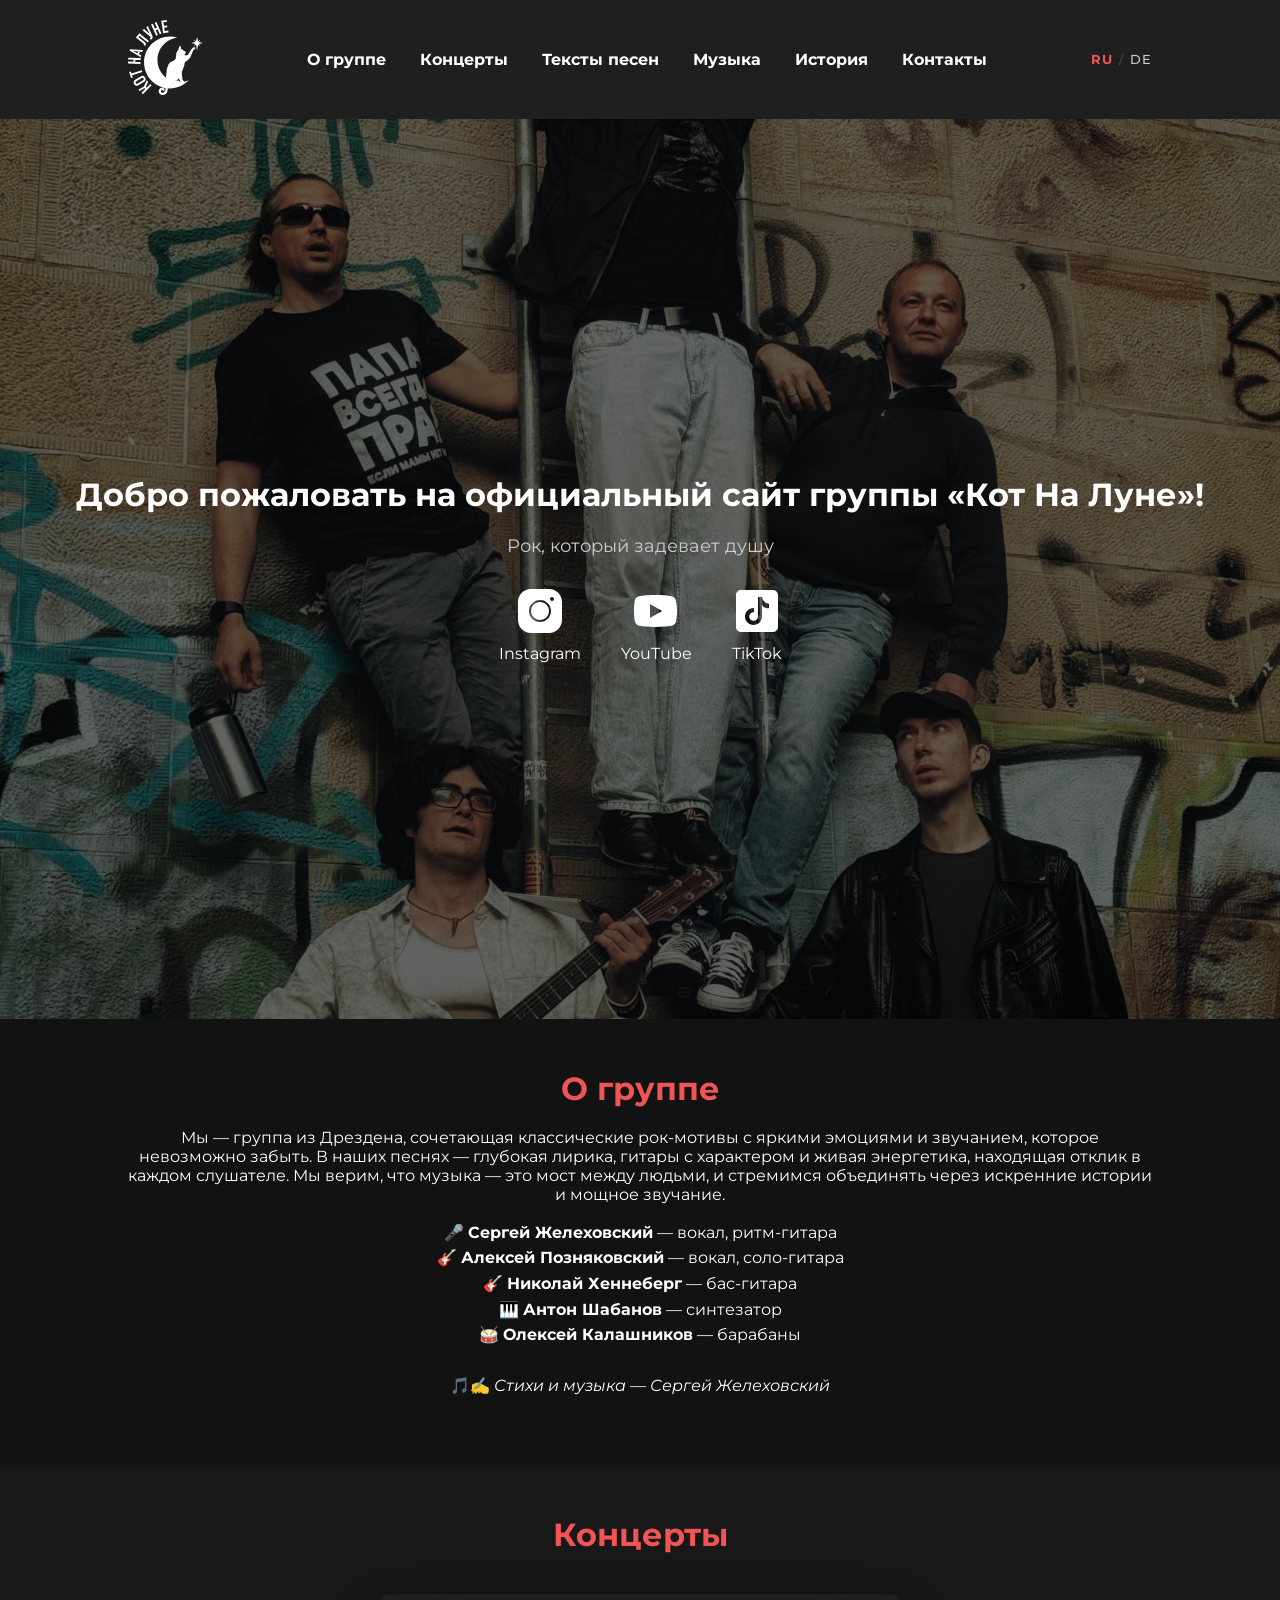
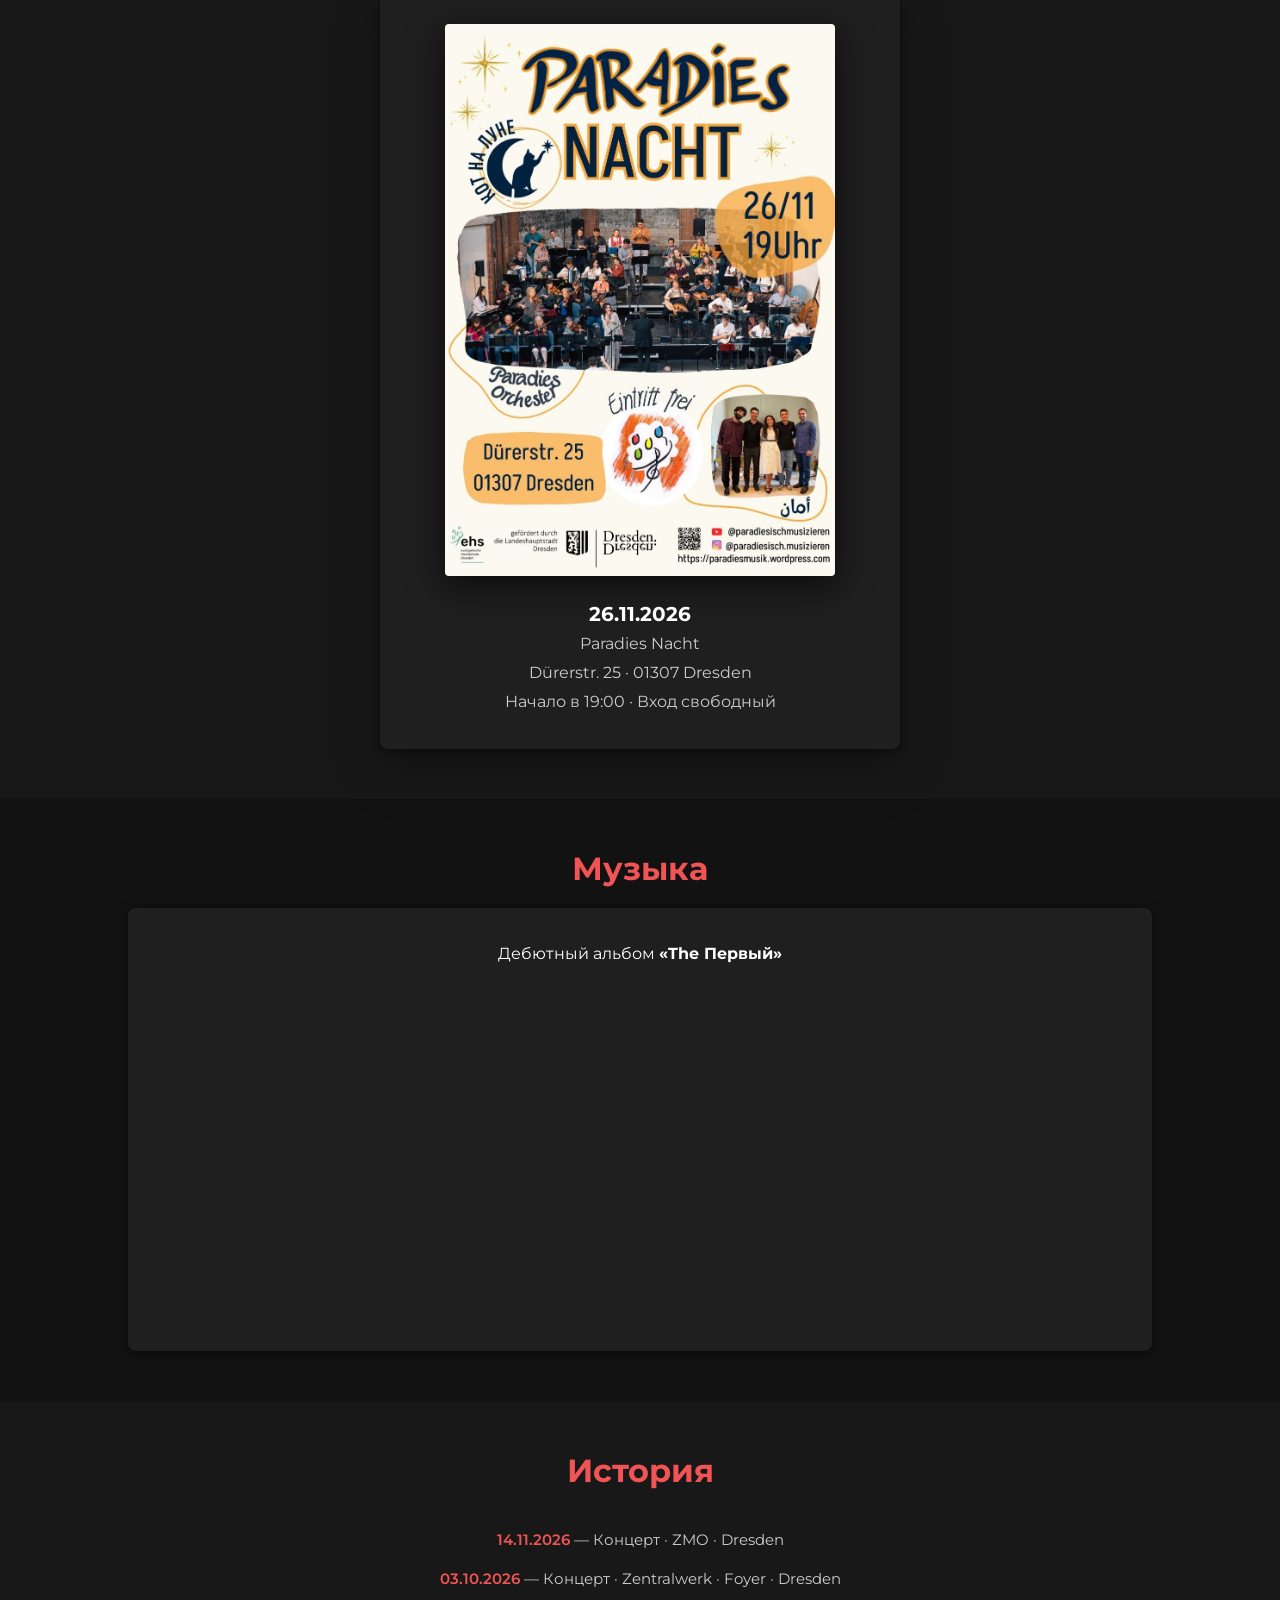
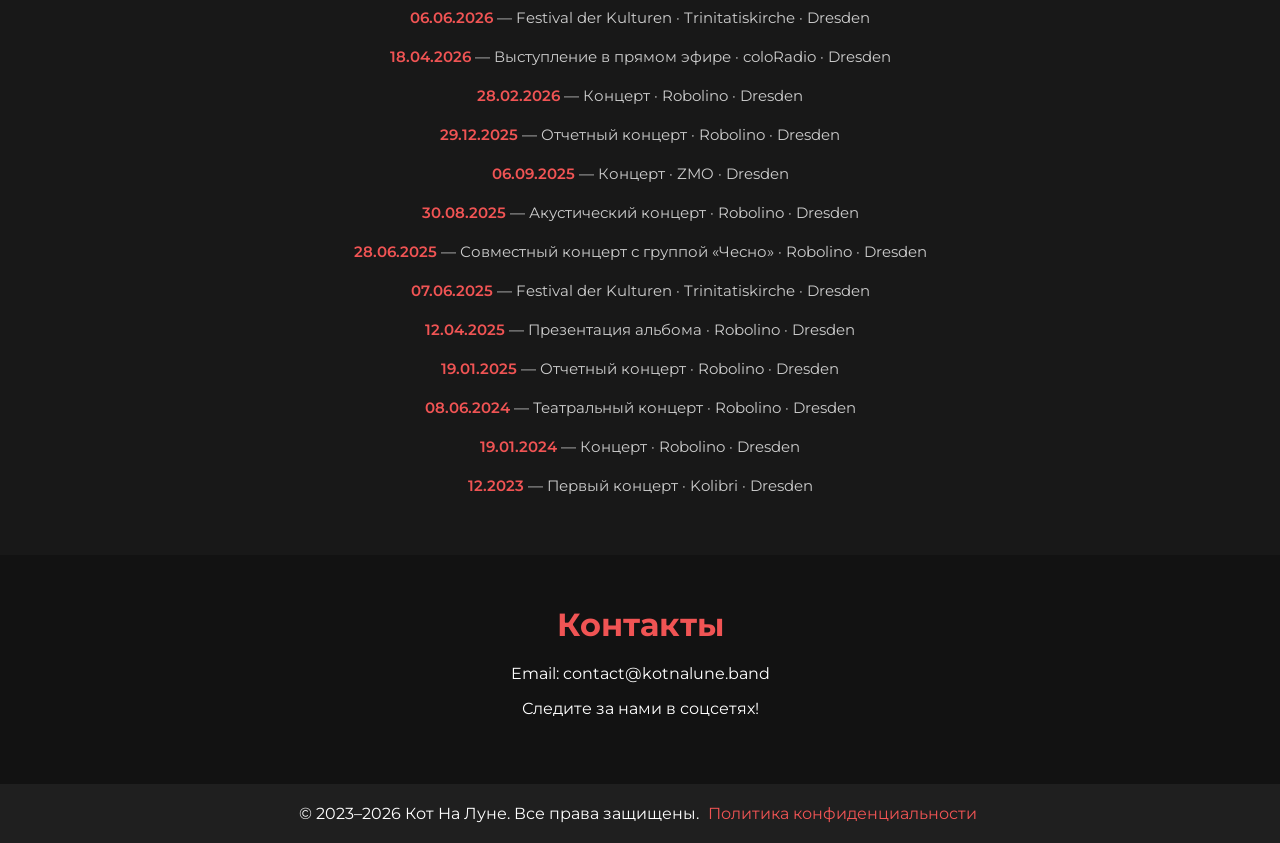
==== index_ru.html @ df7b7e79 "Update concert announcement and complete band history with missing concerts and coloRadio live perfo" ====
<!DOCTYPE html>
<html lang="ru">
<head>
    <meta charset="UTF-8">
    <meta name="viewport" content="width=device-width, initial-scale=1.0">
    <meta name="description" content="Официальный сайт группы «Кот На Луне»">
    <meta name="author" content="Кот На Луне">
    <meta property="og:title" content="Официальный сайт рок-группы «Кот На Луне»">
    <meta property="og:description"
          content="Кот На Луне — слушайте нашу музыку, приходите на концерты и оставайтесь с нами!">
    <meta property="og:image" content="https://www.kotnalune.band/og-image.jpg">
    <meta property="og:url" content="https://kotnalune.band">
    <meta property="og:type" content="website">
    <title>Официальный сайт рок-группы «Кот На Луне»</title>
    <link rel="stylesheet" href="styles.css">
    <link rel="icon" href="favicon.ico" type="image/x-icon">
    <link href="https://fonts.googleapis.com/css2?family=Montserrat:wght@400;700&family=Permanent+Marker&display=swap"
          rel="stylesheet">
    <style>
        @media (max-width: 1150px) {
            header { flex-wrap: wrap; gap: 14px; }
            header nav { display: flex; flex: 1 1 100%; order: 3; flex-wrap: wrap; justify-content: center; gap: 12px 18px; }
            header nav a { margin: 0; }
        }
    </style>
</head>
<body>
<header>
    <div class="logo">
        <a href="index_ru.html"><img src="logo.svg" alt="Логотип группы Кот На Луне"></a>
    </div>
    <nav>
        <a href="#about" aria-label="О группе">О группе</a>
        <a href="#concert" aria-label="Концерты">Концерты</a>
        <a href="songtexte.html">Тексты песен</a>
        <a href="#music" aria-label="Музыка">Музыка</a>
        <a href="#history">История</a>
        <a href="#contact" aria-label="Контакты">Контакты</a>
    </nav>
    <div class="language-switch">
        <a href="index_ru.html" class="lang active">RU</a>
        <span class="divider">/</span>
        <a href="index.html" class="lang">DE</a>
    </div>

</header>

<div class="hero">
    <div>
        <div class="hero-text">
            <h1>Добро пожаловать на официальный сайт группы «Кот На Луне»!</h1>
            <p>Рок, который задевает душу</p>
        </div>
        <div class="social-icons">
            <a href="https://www.instagram.com/kater_auf_dem_mond" target="_blank" rel="noopener noreferrer">
                <img src="instagram.svg" alt="Instagram" width="50" height="50">
                <span>Instagram</span>
            </a>
            <a href="https://www.youtube.com/@Кот_На_Луне" target="_blank" rel="noopener noreferrer">
                <img src="youtube.svg" alt="YouTube" width="50" height="50">
                <span>YouTube</span>
            </a>
            <a href="https://www.tiktok.com/@katze_auf_dem_mond" target="_blank" rel="noopener noreferrer">
                <img src="tiktok.svg" alt="TikTok" width="50" height="50">
                <span>TikTok</span>
            </a>
        </div>
    </div>
</div>

<div id="about" class="section">
    <h2>О группе</h2>
    <p>
        Мы — группа из Дрездена, сочетающая классические рок-мотивы с яркими эмоциями и звучанием, которое невозможно
        забыть. В наших песнях — глубокая лирика, гитары с характером и живая энергетика, находящая отклик в каждом
        слушателе. Мы верим, что музыка — это мост между людьми,
        и стремимся объединять через искренние истории и мощное звучание.
    </p>

    <div class="members">
        <p style="line-height: 1.6em;">
            🎤 <strong>Сергей Желеховский</strong> — вокал, ритм-гитара<br>
            🎸 <strong>Алексей Позняковский</strong> — вокал, соло-гитара<br>
            🎸 <strong>Николай Хеннеберг</strong> — бас-гитара<br>
            🎹 <strong>Антон Шабанов</strong> — синтезатор<br>
            🥁 <strong>Олексей Калашников</strong> — барабаны<br><br>
            🎵✍️ <em>Стихи и музыка — Сергей Желеховский</em>
        </p>
    </div>
</div>

<div id="concert" class="section">
    <h2>Концерты</h2>

    <div class="concert-featured">
        <a href="concert-2026-11-26.jpg"
           target="_blank"
           rel="noopener noreferrer"
           class="concert-poster-link">
            <img src="concert-2026-11-26.jpg"
                 alt="Кот На Луне — Paradies Nacht, 26 ноября 2026 в Дрездене"
                 class="concert-poster">
        </a>

        <div class="concert-info">
            <p class="concert-date"><strong>26.11.2026</strong></p>

            <p>Paradies Nacht</p>

            <p class="concert-address">
                Dürerstr. 25 · 01307 Dresden
            </p>

            <p>Начало в 19:00 · Вход свободный</p>
        </div>
    </div>
</div>

<div id="music" class="section">
    <h2>Музыка</h2>
    <div class="music-list">
        <div class="music-item">
            <p>Дебютный альбом <strong>«The Первый»</strong></p>

            <iframe
                    src="https://open.spotify.com/embed/album/7p7KgotPfnINwCBviPJStS?utm_source=generator"
                    width="100%"
                    height="352"
                    frameborder="0"
                    allowfullscreen=""
                    allow="autoplay; clipboard-write; encrypted-media; fullscreen; picture-in-picture"
                    loading="lazy"
                    title="Spotify-плеер альбома The Первый">
            </iframe>
        </div>
    </div>
</div>

<div id="history" class="section">
    <h2>История</h2>
    <ul class="history-list">

        <li><strong>14.11.2026</strong> — Концерт · ZMO · Dresden</li>
        <li><strong>03.10.2026</strong> — Концерт · Zentralwerk · Foyer · Dresden</li>
        <li><strong>06.06.2026</strong> — Festival der Kulturen · Trinitatiskirche · Dresden</li>
        <li><strong>18.04.2026</strong> — Выступление в прямом эфире · coloRadio · Dresden</li>
        <li><strong>28.02.2026</strong> — Концерт · Robolino · Dresden</li>
        <li><strong>29.12.2025</strong> — Отчетный концерт · Robolino · Dresden</li>
        <li><strong>06.09.2025</strong> — Концерт · ZMO · Dresden</li>
        <li><strong>30.08.2025</strong> — Акустический концерт · Robolino · Dresden</li>
        <li><strong>28.06.2025</strong> — Совместный концерт с группой «Чесно» · Robolino · Dresden</li>
        <li><strong>07.06.2025</strong> — Festival der Kulturen · Trinitatiskirche · Dresden</li>
        <li><strong>12.04.2025</strong> — Презентация альбома · Robolino · Dresden</li>
        <li><strong>19.01.2025</strong> — Отчетный концерт · Robolino · Dresden</li>
        <li><strong>08.06.2024</strong> — Театральный концерт · Robolino · Dresden</li>
        <li><strong>19.01.2024</strong> — Концерт · Robolino · Dresden</li>
        <li><strong>12.2023</strong> — Первый концерт · Kolibri · Dresden</li>
    </ul>
</div>

<div id="contact" class="section">
    <h2>Контакты</h2>
    <p>Email: contact@kotnalune.band</p>
    <p>Следите за нами в соцсетях!</p>
</div>

<footer>
    &copy; 2023–2026 Кот На Луне. Все права защищены.
    <a href="privacy.html" class="privacy-policy-link">Политика конфиденциальности</a>

</footer>
</body>
</html>
---- styles.css ----
/* =========================
   ОБЩИЕ НАСТРОЙКИ
   ========================= */

* {
    box-sizing: border-box;
}

html {
    scroll-behavior: smooth;
}

body {
    margin: 0;
    padding: 0;
    font-family: 'Montserrat', sans-serif;
    background-color: #121212;
    color: #ffffff;
    overflow-x: hidden;
}


/* =========================
   HEADER
   ========================= */

header {
    display: flex;
    justify-content: space-between;
    align-items: center;
    padding: 20px 10%;
    background-color: #1f1f1f;
    box-shadow: 0 2px 5px rgba(0, 0, 0, 0.5);
}

.logo img {
    max-width: 75px;
    height: auto;
}

header h1 {
    font-size: 24px;
    letter-spacing: 2px;
}


/* =========================
   НАВИГАЦИЯ
   ========================= */

nav a {
    margin: 0 15px;
    text-decoration: none;
    color: #ffffff;
    font-weight: bold;
}

nav a:hover {
    color: #f05454;
}

nav a:active {
    color: #f05454;
    text-decoration: underline;
}


/* =========================
   ПЕРЕКЛЮЧАТЕЛЬ ЯЗЫКА
   ========================= */

.language-switch {
    display: flex;
    align-items: center;
    gap: 6px;
    font-size: 13px;
    letter-spacing: 1px;
}

.language-switch .lang {
    text-decoration: none;
    color: #cccccc;
    font-weight: 500;
    transition: color 0.2s ease;
}

.language-switch .lang:hover {
    color: #f05454;
}

.language-switch .lang.active {
    color: #f05454;
    font-weight: 700;
    cursor: default;
}

.language-switch .divider {
    color: #555555;
}


/* =========================
   HERO
   ========================= */

.hero {
    position: relative;
    z-index: 0;

    text-align: center;
    padding: 40px 20px;
    min-height: 100vh;

    display: flex;
    justify-content: center;
    align-items: center;

    background:
            #121212
            url(background.jpg)
            no-repeat
            center center / cover;
}

.hero::before {
    content: "";
    position: absolute;
    inset: 0;
    background: rgba(0, 0, 0, 0.6);
    z-index: 1;
}

.hero-text,
.social-icons {
    position: relative;
    z-index: 2;
}

.hero-text h1 {
    margin-top: 0;
}

.hero-text h2 {
    font-size: 2em;
    margin-bottom: 10px;
}

.hero-text p {
    font-family: 'Montserrat', sans-serif;
    font-size: 1.1em;
    color: #cccccc;
    margin-bottom: 30px;
}


/* =========================
   СОЦСЕТИ
   ========================= */

.social-icons {
    display: flex;
    justify-content: center;
    gap: 40px;
    flex-wrap: wrap;
}

.social-icons a {
    display: flex;
    flex-direction: column;
    align-items: center;

    text-decoration: none;
    color: #ffffff;

    font-family: 'Montserrat', sans-serif;

    transition: transform 0.3s ease;
}

.social-icons a:hover {
    transform: scale(1.1);
}

.social-icons img {
    width: 50px;
    height: 50px;
    margin-bottom: 8px;

    filter: brightness(0) invert(1);
}


/* =========================
   ОСНОВНЫЕ СЕКЦИИ
   ========================= */

.section {
    padding: 50px 10%;
    text-align: center;
}

.section:nth-child(even) {
    background-color: #181818;
}

.section h2 {
    margin-top: 0;
    margin-bottom: 20px;

    font-size: 32px;
    color: #f05454;
}


/* =========================
   УЧАСТНИКИ
   ========================= */

.member img {
    width: 250px;
    height: 100%;

    object-fit: cover;

    border-radius: 8px;
}


/* =========================
   НОВОСТИ
   ========================= */

.news-content {
    font-size: 16px;
    color: #555555;
    line-height: 1.6;
}


/* =========================
   КОНТАКТЫ
   ========================= */

.contact-info {
    margin-top: 20px;
    font-weight: bold;
    color: #f05454;
}


/* =========================
   КОНЦЕРТЫ — СТАРЫЕ КАРТОЧКИ
   ========================= */

.tour-dates {
    display: grid;
    grid-template-columns: repeat(auto-fit, minmax(200px, 1fr));
    gap: 20px;
}

.tour-date {
    padding: 20px;

    background-color: #1f1f1f;

    border-radius: 8px;

    box-shadow: 0 2px 10px rgba(0, 0, 0, 0.5);

    transition:
            transform 0.3s ease,
            background-color 0.3s ease;
}

.tour-date:hover {
    transform: scale(1.05);
    background-color: #2a2a2a;
}


/* =========================
   ГЛАВНЫЙ БЛОК КОНЦЕРТА
   03.10.2026
   ========================= */

.concert-featured {
    width: 100%;
    max-width: 520px;

    margin: 40px auto 0;
    padding: 30px 25px;

    display: flex;

    /* ВАЖНО:
       афиша сверху, информация снизу */
    flex-direction: column;

    justify-content: center;
    align-items: center;

    gap: 20px;

    background-color: #1f1f1f;

    border-radius: 8px;

    box-shadow:
            0 2px 10px rgba(0, 0, 0, 0.5),
            0 20px 50px rgba(0, 0, 0, 0.25);
}


/* =========================
   АФИША
   ========================= */

.concert-poster-link {
    display: block;
    width: 100%;

    text-decoration: none;
}

.concert-poster {
    display: block;

    width: 100%;
    max-width: 390px;
    height: auto;

    margin: 0 auto;

    border-radius: 4px;

    box-shadow:
            0 10px 35px rgba(0, 0, 0, 0.65);

    transition:
            transform 0.3s ease,
            box-shadow 0.3s ease;
}


/* Небольшой эффект при наведении */

.concert-poster-link:hover .concert-poster {
    transform: scale(1.015);

    box-shadow:
            0 15px 45px rgba(0, 0, 0, 0.8);
}


/* =========================
   ИНФОРМАЦИЯ ПОД АФИШЕЙ
   ========================= */

.concert-info {
    width: 100%;
    max-width: 390px;

    margin: 0 auto;

    text-align: center;

    color: #cccccc;

    font-size: 16px;
    line-height: 1.5;
}

.concert-info p {
    margin: 5px 0;
}


/* Дата */

.concert-date {
    margin: 0 0 10px;

    font-size: 20px;
    line-height: 1.3;

    color: #ffffff;
}

.concert-date strong {
    color: #ffffff;
}


/* Если когда-нибудь снова появится h3 */

.concert-info h3 {
    margin: 0 0 12px;

    font-size: 22px;
    font-weight: 700;

    color: #ffffff;
}


/* Остальной strong в блоке */

.concert-info strong {
    color: #ffffff;
}


/* =========================
   ИСТОРИЯ
   ========================= */

.history-list {
    list-style: none;

    padding: 0;
    margin: 30px auto 0;

    max-width: 900px;
}

.history-list li {
    padding: 10px 0;

    font-size: 15px;
    color: #cccccc;
}

.history-list li strong {
    color: #f05454;
    font-weight: 600;
}


/* =========================
   МУЗЫКА
   ========================= */

.music-list {
    display: grid;

    grid-template-columns:
        repeat(auto-fit, minmax(200px, 1fr));

    gap: 20px;
}

.music-item {
    padding: 20px;

    background-color: #1f1f1f;

    border-radius: 8px;

    box-shadow:
            0 2px 10px rgba(0, 0, 0, 0.5);

    transition:
            transform 0.3s ease,
            background-color 0.3s ease;
}

.music-item:hover {
    transform: scale(1.05);

    background-color: #2a2a2a;
}

.music-item iframe {
    display: block;

    width: 100%;

    margin-top: 12px;

    border: 0;
    border-radius: 12px;
}


/* =========================
   FOOTER
   ========================= */

footer {
    text-align: center;

    padding: 20px;

    background-color: #1f1f1f;
}


/* =========================
   PRIVACY POLICY
   ========================= */

.privacy-policy-link {
    color: #f05454;

    text-decoration: none;

    font-size: 16px;
    font-weight: normal;

    padding: 5px;
}

.privacy-policy-link:hover {
    color: #f05454;
    text-decoration: underline;
}

.privacy-policy-link:active {
    color: #f05454;
    text-decoration: none;
}


/* =========================
   TABLET
   ========================= */

@media (max-width: 900px) {

    header {
        padding: 20px 5%;
    }

    .section {
        padding: 40px 5%;
    }

    .concert-featured {
        max-width: 500px;
        padding: 25px;
        gap: 20px;
    }

    .concert-poster {
        max-width: 370px;
    }

    .concert-info {
        max-width: 370px;
    }
}


/* =========================
   MOBILE
   ========================= */

@media (max-width: 768px) {

    header {
        padding: 20px 5%;
    }

    .section {
        padding: 40px 5%;
    }

    .hero h1 {
        font-size: 32px;
    }

    .hero p {
        font-size: 16px;
    }

    .concert-featured {
        width: 100%;
        max-width: 460px;

        margin-top: 30px;

        padding: 20px;

        flex-direction: column;

        gap: 18px;
    }

    .concert-poster-link {
        width: 100%;
    }

    .concert-poster {
        width: 100%;
        max-width: 390px;

        margin: 0 auto;
    }

    .concert-info {
        width: 100%;
        max-width: 390px;

        margin: 0 auto;

        text-align: center;

        font-size: 15px;
    }

    .concert-date {
        font-size: 19px;
    }
}


/* =========================
   МАЛЕНЬКИЕ ТЕЛЕФОНЫ
   ========================= */

@media (max-width: 480px) {

    .section {
        padding-left: 18px;
        padding-right: 18px;
    }

    .section h2 {
        font-size: 28px;
    }

    .concert-featured {
        width: 100%;

        padding: 15px;

        gap: 16px;

        border-radius: 6px;
    }

    .concert-poster {
        width: 100%;
        max-width: 100%;
    }

    .concert-info {
        width: 100%;
        max-width: 100%;

        margin: 0 auto;

        text-align: center;

        color: #cccccc;

        font-size: 14px;
        line-height: 1.5;
    }

    .concert-date {
        margin-bottom: 8px;

        font-size: 18px;

        line-height: 1.3;

        color: #ffffff;
    }

    .concert-address {
        user-select: text;
    }
}
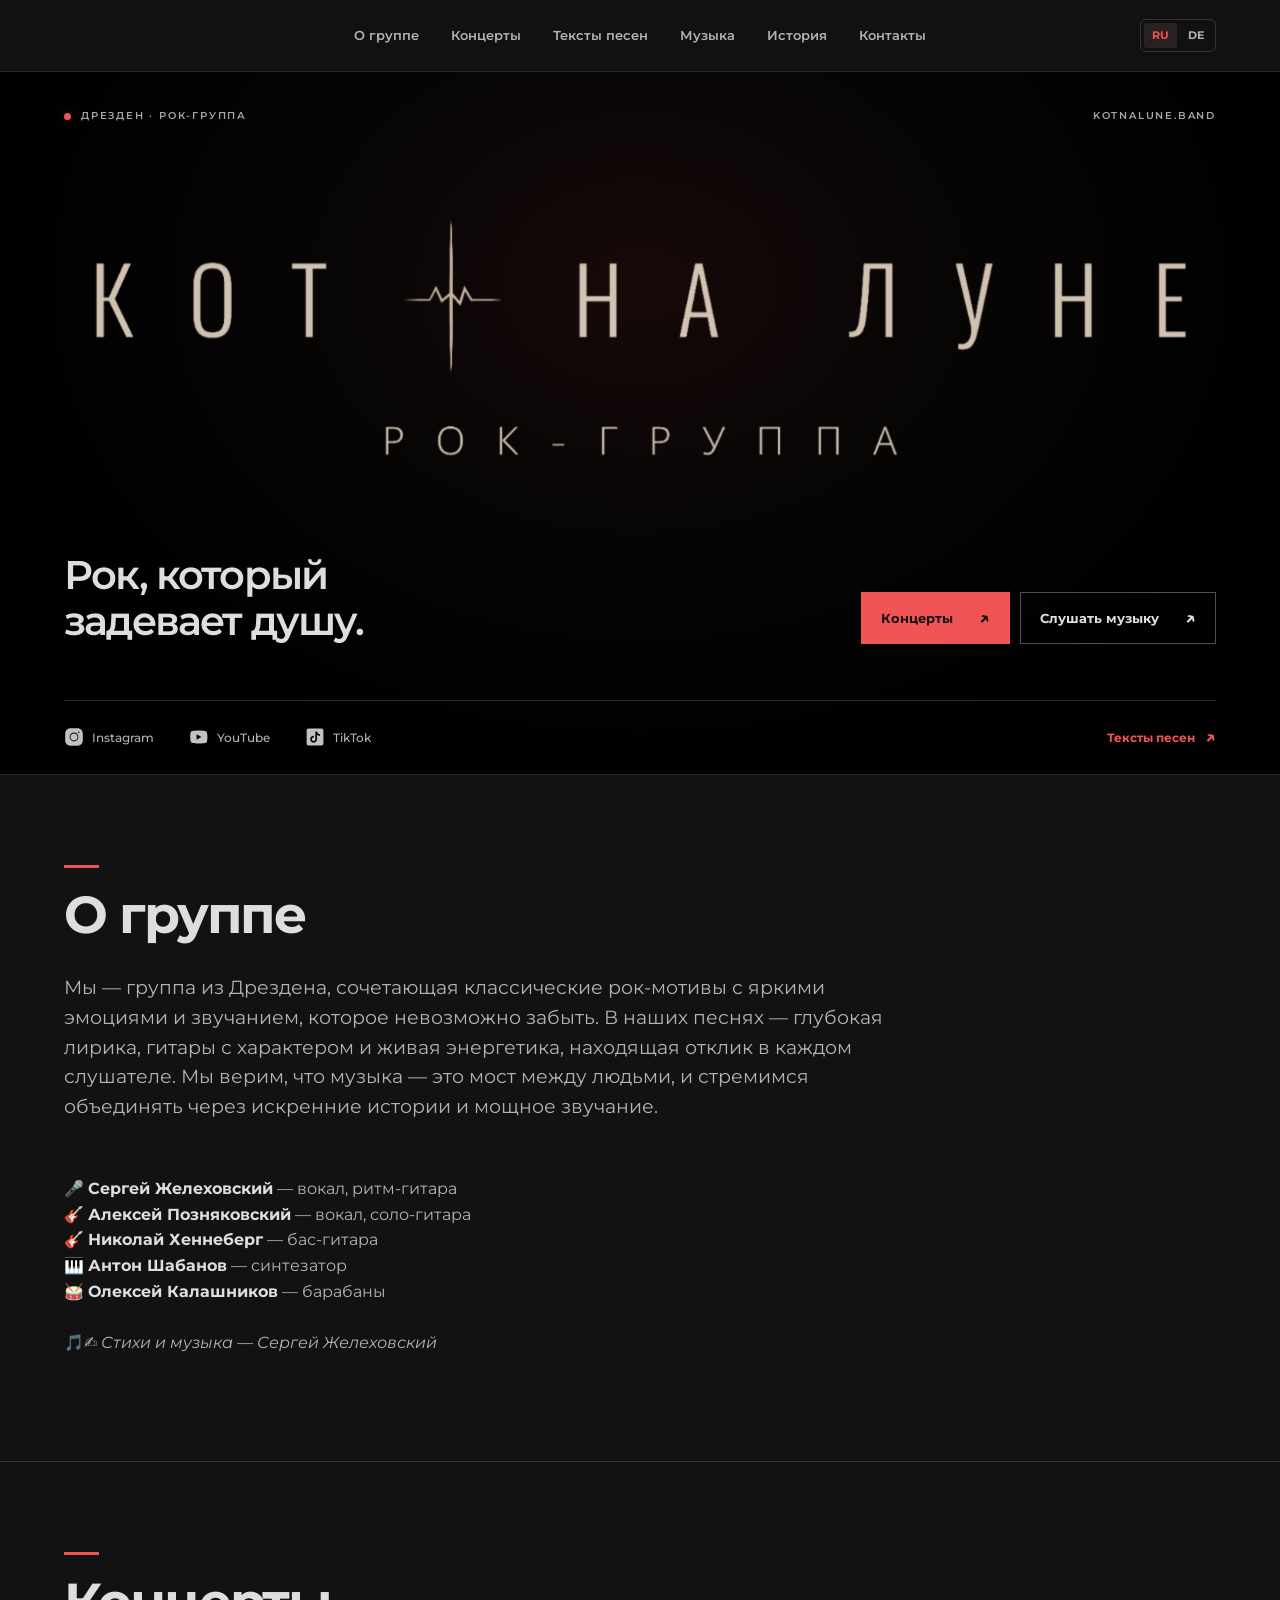
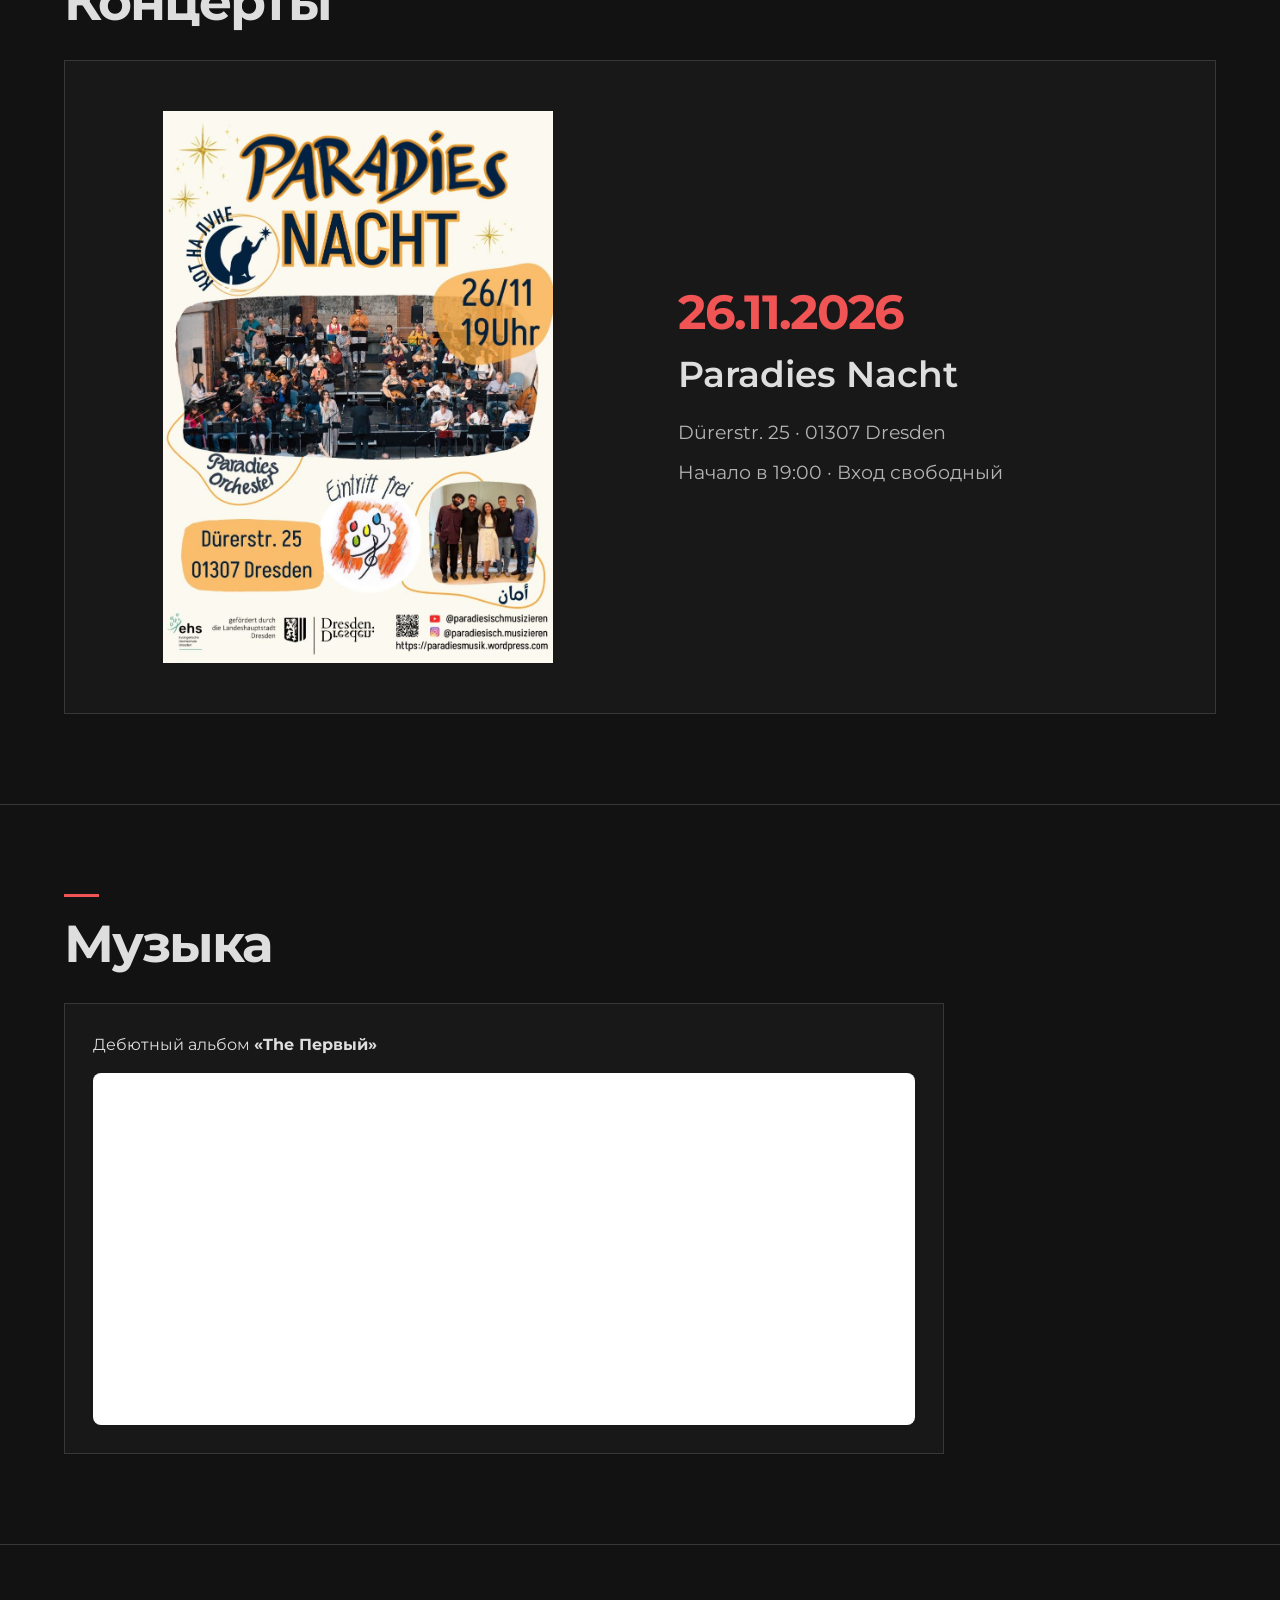
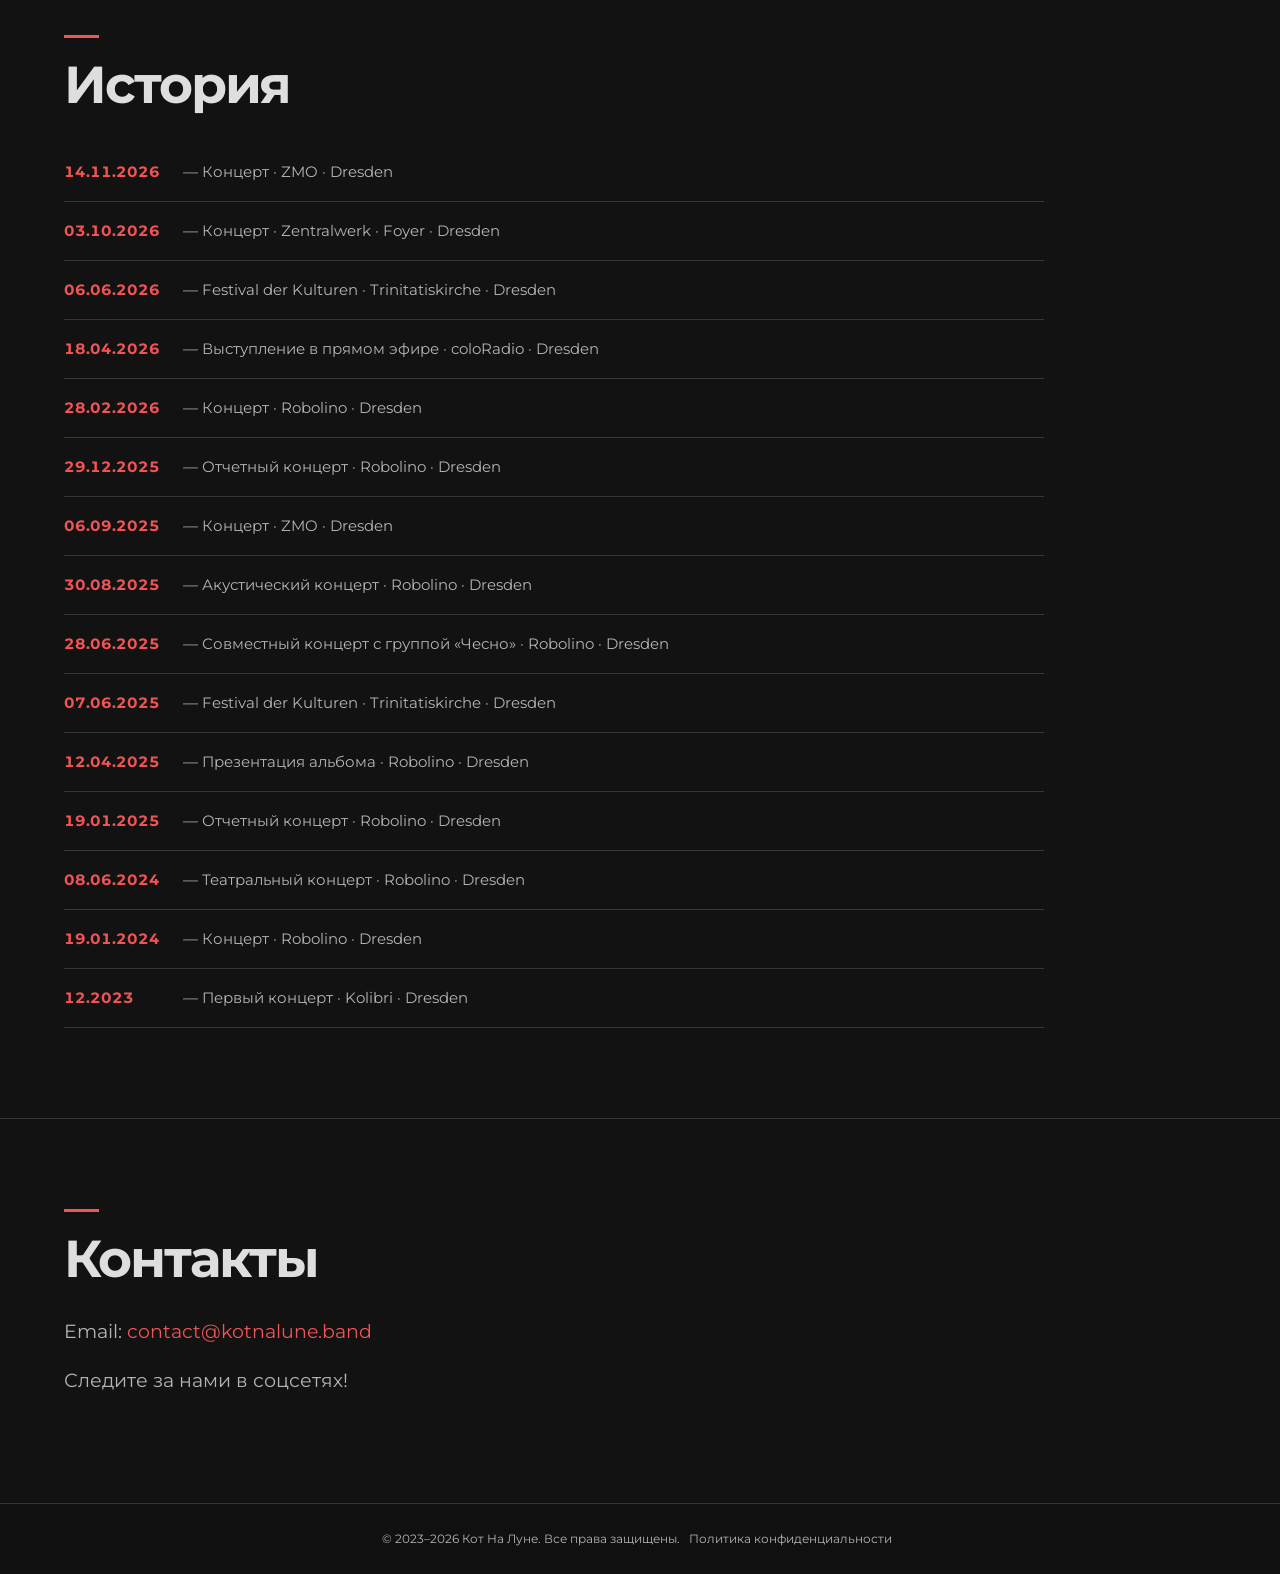
==== commit a0b1c84b: "Redesign website with modern rock aesthetics, responsive navigation and original black-red color pal" ====
--- a/index_ru.html
+++ b/index_ru.html
@@ -8,7 +8,7 @@
     <meta property="og:title" content="Официальный сайт рок-группы «Кот На Луне»">
     <meta property="og:description"
           content="Кот На Луне — слушайте нашу музыку, приходите на концерты и оставайтесь с нами!">
-    <meta property="og:image" content="https://www.kotnalune.band/og-image.jpg">
+    <meta property="og:image" content="https://www.kotnalune.band/og-image.JPG">
     <meta property="og:url" content="https://kotnalune.band">
     <meta property="og:type" content="website">
     <title>Официальный сайт рок-группы «Кот На Луне»</title>
@@ -16,20 +16,11 @@
     <link rel="icon" href="favicon.ico" type="image/x-icon">
     <link href="https://fonts.googleapis.com/css2?family=Montserrat:wght@400;700&family=Permanent+Marker&display=swap"
           rel="stylesheet">
-    <style>
-        @media (max-width: 1150px) {
-            header { flex-wrap: wrap; gap: 14px; }
-            header nav { display: flex; flex: 1 1 100%; order: 3; flex-wrap: wrap; justify-content: center; gap: 12px 18px; }
-            header nav a { margin: 0; }
-        }
-    </style>
 </head>
-<body>
-<header>
-    <div class="logo">
-        <a href="index_ru.html"><img src="logo.svg" alt="Логотип группы Кот На Луне"></a>
-    </div>
-    <nav>
+<body class="home-page">
+<header class="site-header">
+    <button class="menu-toggle" type="button" aria-expanded="false" aria-controls="main-nav"><span class="menu-symbol" aria-hidden="true"></span>Меню</button>
+    <nav id="main-nav" aria-label="Главное меню">
         <a href="#about" aria-label="О группе">О группе</a>
         <a href="#concert" aria-label="Концерты">Концерты</a>
         <a href="songtexte.html">Тексты песен</a>
@@ -38,35 +29,61 @@
         <a href="#contact" aria-label="Контакты">Контакты</a>
     </nav>
     <div class="language-switch">
-        <a href="index_ru.html" class="lang active">RU</a>
+        <a href="index_ru.html" class="lang active" aria-current="page">RU</a>
         <span class="divider">/</span>
         <a href="index.html" class="lang">DE</a>
     </div>
 
 </header>
+<script>
+    const menuButton = document.querySelector('.menu-toggle');
+    const siteHeader = document.querySelector('.site-header');
+    siteHeader.classList.add('menu-ready');
+    menuButton.addEventListener('click', () => {
+        const open = menuButton.getAttribute('aria-expanded') !== 'true';
+        menuButton.setAttribute('aria-expanded', String(open));
+        siteHeader.classList.toggle('menu-open', open);
+    });
+    document.querySelectorAll('#main-nav a').forEach(link => link.addEventListener('click', () => {
+        menuButton.setAttribute('aria-expanded', 'false');
+        siteHeader.classList.remove('menu-open');
+    }));
+</script>
 
-<div class="hero">
-    <div>
-        <div class="hero-text">
-            <h1>Добро пожаловать на официальный сайт группы «Кот На Луне»!</h1>
-            <p>Рок, который задевает душу</p>
+<main id="main-content">
+<section class="hero" aria-label="Kot Na Lune">
+    <div class="hero-shell">
+        <div class="hero-topline"><span class="hero-location"><span class="signal-dot" aria-hidden="true"></span>ДРЕЗДЕН · РОК-ГРУППА</span><span class="hero-edition">KOTNALUNE.BAND</span></div>
+        <div class="hero-brand">
+            <h1 class="sr-only">Кот На Луне · Kot Na Lune</h1>
+            <img src="hero-logo.png" alt="" width="2048" height="1250" fetchpriority="high">
         </div>
-        <div class="social-icons">
+        <div class="hero-bottom">
+            <p class="hero-tagline">Рок, который<br>задевает душу.</p>
+            <div class="hero-actions">
+                <a class="hero-button hero-button-primary" href="#concert">Концерты<span aria-hidden="true">↗</span></a>
+                <a class="hero-button" href="#music">Слушать музыку<span aria-hidden="true">↗</span></a>
+            </div>
+        </div>
+        <div class="hero-footerline">
+            <div class="social-icons">
             <a href="https://www.instagram.com/kater_auf_dem_mond" target="_blank" rel="noopener noreferrer">
-                <img src="instagram.svg" alt="Instagram" width="50" height="50">
+                <img src="instagram.svg" alt="" width="50" height="50">
                 <span>Instagram</span>
             </a>
             <a href="https://www.youtube.com/@Кот_На_Луне" target="_blank" rel="noopener noreferrer">
-                <img src="youtube.svg" alt="YouTube" width="50" height="50">
+                <img src="youtube.svg" alt="" width="50" height="50">
                 <span>YouTube</span>
             </a>
             <a href="https://www.tiktok.com/@katze_auf_dem_mond" target="_blank" rel="noopener noreferrer">
-                <img src="tiktok.svg" alt="TikTok" width="50" height="50">
+                <img src="tiktok.svg" alt="" width="50" height="50">
                 <span>TikTok</span>
             </a>
         </div>
+            <a class="hero-lyrics" href="songtexte.html">Тексты песен<span aria-hidden="true">↗</span></a>
+        </div>
     </div>
-</div>
+</section>
 
 <div id="about" class="section">
     <h2>О группе</h2>
@@ -99,7 +116,7 @@
            class="concert-poster-link">
             <img src="concert-2026-11-26.jpg"
                  alt="Кот На Луне — Paradies Nacht, 26 ноября 2026 в Дрездене"
-                 class="concert-poster">
+                 class="concert-poster" loading="lazy" decoding="async">
         </a>
 
         <div class="concert-info">
@@ -160,10 +177,11 @@
 
 <div id="contact" class="section">
     <h2>Контакты</h2>
-    <p>Email: contact@kotnalune.band</p>
+    <p>Email: <a href="mailto:contact@kotnalune.band">contact@kotnalune.band</a></p>
     <p>Следите за нами в соцсетях!</p>
 </div>
 
+</main>
 <footer>
     &copy; 2023–2026 Кот На Луне. Все права защищены.
     <a href="privacy.html" class="privacy-policy-link">Политика конфиденциальности</a>
--- a/styles.css
+++ b/styles.css
@@ -1,674 +1,126 @@
-/* =========================
-   ОБЩИЕ НАСТРОЙКИ
-   ========================= */
-
-* {
-    box-sizing: border-box;
+/* KOT NA LUNE — black / red. Shared design system. */
+:root {
+    color-scheme: dark;
+    --rock-black: #000;
+    --rock-bg: #121212;
+    --rock-section: #181818;
+    --rock-panel: #1f1f1f;
+    --rock-panel-hover: #292929;
+    --rock-border: #373737;
+    --rock-text: #dedede;
+    --rock-muted: #b4b4b4;
+    --rock-accent: #f05454;
+    --rock-accent-hover: #ff7777;
+    --rock-burgundy: #963838;
+    --page-width: 1240px;
+    --gutter: clamp(20px, 5vw, 76px);
 }
-
-html {
-    scroll-behavior: smooth;
+*, *::before, *::after { box-sizing: border-box; }
+html { scroll-behavior: smooth; }
+body { margin: 0; background: var(--rock-bg); color: var(--rock-text); font-family: Montserrat, system-ui, Arial, sans-serif; line-height: 1.6; }
+a { color: var(--rock-accent); text-decoration: none; }
+a:hover { color: var(--rock-accent-hover); }
+a:focus-visible, button:focus-visible, summary:focus-visible { outline: 2px solid var(--rock-accent); outline-offset: 4px; }
+button { font: inherit; }
+img { max-width: 100%; }
+::selection { background: var(--rock-burgundy); color: white; }
+.sr-only { position: absolute; width: 1px; height: 1px; padding: 0; margin: -1px; overflow: hidden; clip-path: inset(50%); white-space: nowrap; border: 0; }
+/* Header: no secondary logo. */
+header { display: flex; align-items: center; justify-content: space-between; gap: 20px; padding: 16px var(--gutter); background: #111; border-bottom: 1px solid #262626; }
+.site-header { display: grid; grid-template-columns: 88px minmax(0, 1fr) 88px; min-height: 72px; }
+.site-header nav { grid-column: 2; display: flex; flex-wrap: wrap; justify-content: center; align-items: center; gap: 8px clamp(14px, 2.5vw, 38px); }
+.site-header nav a { font-size: 13px; font-weight: 600; color: var(--rock-muted); white-space: nowrap; padding: 9px 0; transition: color .18s; }
+.site-header nav a:hover { color: var(--rock-accent); }
+.language-switch { display: flex; align-items: center; justify-content: flex-end; gap: 3px; width: max-content; padding: 3px; border: 1px solid #333; border-radius: 6px; font-size: 11px; font-weight: 700; }
+.language-switch .lang { color: var(--rock-muted); padding: 5px 8px; border-radius: 3px; line-height: 1.4; }
+.language-switch .lang.active { color: var(--rock-accent); background: #292020; }
+.language-switch .lang:hover { color: var(--rock-accent-hover); }
+.language-switch .divider { display: none; }
+.site-header .language-switch { grid-column: 3; justify-self: end; }
+.menu-toggle { display: none; }
+.back-home { display: inline-flex; align-items: center; gap: 10px; color: var(--rock-text); font-weight: 600; font-size: 14px; padding: 6px 0; }
+.back-home span { color: var(--rock-accent); font-size: 20px; }
+/* First screen: editorial stage, original band artwork, two primary actions. */
+.hero { background: radial-gradient(ellipse at 50% 30%, #170909 0%, #080505 33%, #000 74%); position: relative; padding: 0 var(--gutter); border-bottom: 1px solid #292929; }
+.hero-shell { max-width: var(--page-width); min-height: clamp(530px, 78svh, 800px); margin: 0 auto; display: flex; flex-direction: column; justify-content: space-between; padding: clamp(24px, 4vh, 42px) 0 0; }
+.hero-topline { display: flex; justify-content: space-between; align-items: center; gap: 12px; color: #a6a6a6; font-size: 10px; font-weight: 600; letter-spacing: .18em; }
+.hero-location { display: inline-flex; align-items: center; gap: 10px; }
+.signal-dot { width: 7px; height: 7px; border-radius: 50%; background: var(--rock-accent); box-shadow: 0 0 14px #f0545466; flex: 0 0 7px; }
+.hero-brand { position: relative; overflow: hidden; width: 100%; max-width: 1160px; aspect-ratio: 4.1 / 1; align-self: center; margin: clamp(36px, 7vh, 90px) 0; }
+.hero-brand img { position: absolute; display: block; width: 137%; max-width: none; height: auto; left: 50%; top: 50%; transform: translate(-50%, -50%); mix-blend-mode: screen; }
+.hero-bottom { display: flex; justify-content: space-between; align-items: flex-end; gap: 32px; padding: 0 0 clamp(30px, 5vh, 54px); }
+.hero-tagline { margin: 0; max-width: 620px; font-size: clamp(25px, 3.15vw, 46px); font-weight: 600; line-height: 1.14; letter-spacing: -.045em; color: var(--rock-text); }
+.hero-actions { display: flex; align-items: stretch; gap: 10px; }
+.hero-button { display: inline-flex; gap: 26px; align-items: center; justify-content: space-between; min-height: 52px; padding: 12px 19px; border: 1px solid #505050; color: var(--rock-text); font-size: 13px; font-weight: 700; white-space: nowrap; transition: background .2s, border-color .2s, color .2s; }
+.hero-button span, .hero-lyrics span { font-size: 18px; line-height: 1; }
+.hero-button-primary { background: var(--rock-accent); border-color: var(--rock-accent); color: #141414; }
+.hero-button-primary:hover { color: #141414; background: var(--rock-accent-hover); border-color: var(--rock-accent-hover); }
+.hero-button:not(.hero-button-primary):hover { color: var(--rock-text); background: #1d1d1d; border-color: var(--rock-accent); }
+.hero-footerline { display: flex; justify-content: space-between; align-items: center; gap: 20px; border-top: 1px solid #2a2a2a; min-height: 74px; }
+.social-icons { display: flex; flex-wrap: wrap; align-items: center; gap: clamp(15px, 2.8vw, 35px); }
+.social-icons a { display: inline-flex; align-items: center; gap: 8px; color: var(--rock-muted); font-size: 12px; font-weight: 500; padding: 10px 0; }
+.social-icons a:hover { color: var(--rock-accent); }
+.social-icons img { width: 20px; height: 20px; object-fit: contain; filter: brightness(0) invert(.76); }
+.hero-lyrics { display: inline-flex; align-items: center; gap: 10px; color: var(--rock-accent); font-size: 12px; font-weight: 700; white-space: nowrap; padding: 10px 0; }
+/* Content sections */
+.section { padding: clamp(48px, 7vw, 100px) var(--gutter); max-width: calc(var(--page-width) + 2 * var(--gutter)); margin: 0 auto; overflow-wrap: anywhere; }
+.home-page .section + .section { border-top: 1px solid var(--rock-border); }
+.section h2 { margin: 0 0 30px; font-size: clamp(30px, 4.1vw, 54px); line-height: 1.1; letter-spacing: -.04em; font-weight: 700; color: var(--rock-text); }
+.section h2::before { content: ''; display: block; width: 35px; height: 3px; background: var(--rock-accent); margin-bottom: 18px; }
+.section > p { max-width: 850px; color: var(--rock-muted); font-size: clamp(16px, 1.45vw, 19px); }
+.members { padding: 20px 0 0; color: var(--rock-muted); }
+.members strong { color: var(--rock-text); }
+.concert-featured { display: grid; grid-template-columns: minmax(0, 1fr) minmax(0, 1fr); align-items: center; gap: clamp(24px, 6vw, 85px); padding: clamp(18px, 4vw, 50px); background: var(--rock-section); border: 1px solid var(--rock-border); }
+.concert-poster-link { display: block; max-width: 390px; width: 100%; justify-self: center; }
+.concert-poster { display: block; width: 100%; height: auto; transition: opacity .2s; }
+.concert-poster-link:hover .concert-poster { opacity: .87; }
+.concert-info { color: var(--rock-muted); font-size: clamp(15px, 1.6vw, 19px); }
+.concert-info p { margin: 9px 0; }
+.concert-info .concert-date { color: var(--rock-accent); font-size: clamp(26px, 4vw, 48px); font-weight: 700; line-height: 1.1; letter-spacing: -.035em; }
+.concert-info p:nth-child(2) { color: var(--rock-text); font-size: clamp(23px, 3vw, 36px); font-weight: 600; line-height: 1.2; margin: 14px 0 22px; }
+.music-item { max-width: 880px; padding: clamp(15px, 3vw, 28px); background: var(--rock-section); border: 1px solid var(--rock-border); }
+.music-item p { margin: 0 0 16px; }
+.music-item iframe { display: block; border: 0; width: 100%; border-radius: 8px; }
+.history-list { list-style: none; padding: 0; margin: 0; max-width: 980px; }
+.history-list li { padding: 17px 0; border-bottom: 1px solid var(--rock-border); color: var(--rock-muted); font-size: 15px; }
+.history-list li strong { display: inline-block; color: var(--rock-accent); font-weight: 700; min-width: 115px; font-variant-numeric: tabular-nums; }
+footer { text-align: center; background: #101010; border-top: 1px solid var(--rock-border); padding: 25px var(--gutter); font-size: 12px; color: var(--rock-muted); overflow-wrap: anywhere; }
+.privacy-policy-link { display: inline-block; margin: 0 6px; color: var(--rock-muted); }
+.privacy-policy-link:hover { text-decoration: underline; color: var(--rock-accent); }
+/* Responsive navigation and hero. No JS: mobile links remain visible. */
+@media (max-width: 900px) {
+    .site-header { grid-template-columns: 1fr auto; min-height: 62px; }
+    .site-header nav { grid-column: 1 / -1; grid-row: 2; justify-content: flex-start; gap: 8px 22px; }
+    .site-header .language-switch { grid-column: 2; grid-row: 1; }
+    .menu-ready .menu-toggle { grid-column: 1; grid-row: 1; display: inline-flex; align-items: center; justify-self: start; gap: 11px; background: transparent; color: var(--rock-text); border: 0; padding: 7px 0; cursor: pointer; font-size: 13px; font-weight: 600; }
+    .menu-ready:not(.menu-open) nav { display: none; }
+    .menu-symbol { display: block; position: relative; width: 20px; height: 12px; border-top: 2px solid var(--rock-text); border-bottom: 2px solid var(--rock-text); }
+    .menu-open .menu-symbol { border: 0; }
+    .menu-open .menu-symbol::before, .menu-open .menu-symbol::after { content: ''; width: 20px; height: 2px; background: var(--rock-text); position: absolute; left: 0; top: 5px; transform: rotate(45deg); }
+    .menu-open .menu-symbol::after { transform: rotate(-45deg); }
+    .hero-bottom { align-items: flex-start; flex-direction: column; gap: 25px; }
+    .hero-shell { min-height: 0; }
+    .hero-brand { margin: 58px 0; }
 }
-
-body {
-    margin: 0;
-    padding: 0;
-    font-family: 'Montserrat', sans-serif;
-    background-color: #121212;
-    color: #ffffff;
-    overflow-x: hidden;
+@media (max-width: 560px) {
+    :root { --gutter: 20px; }
+    .site-header { padding-block: 13px; gap: 13px; }
+    .site-header nav { display: grid; grid-template-columns: 1fr 1fr; gap: 4px 15px; }
+    .site-header nav a { padding: 10px 0; font-size: 13px; white-space: normal; }
+    .hero-topline { font-size: 9px; letter-spacing: .1em; }
+    .hero-edition { display: none; }
+    .hero-brand { margin: 54px 0 40px; aspect-ratio: 3.7 / 1; }
+    .hero-brand img { width: 138%; }
+    .hero-tagline { font-size: clamp(26px, 7.3vw, 36px); }
+    .hero-actions { width: 100%; display: grid; grid-template-columns: minmax(0, 1fr) minmax(0, 1fr); gap: 8px; }
+    .hero-button { min-height: 49px; gap: 6px; padding: 10px 11px; font-size: 12px; white-space: normal; }
+    .hero-footerline { flex-wrap: wrap; gap: 4px 18px; padding: 12px 0; }
+    .social-icons { gap: 18px; flex: 1 0 100%; }
+    .social-icons a { gap: 5px; font-size: 11px; }
+    .social-icons img { width: 17px; height: 17px; }
+    .hero-lyrics { padding-block: 9px; }
+    .concert-featured { grid-template-columns: minmax(0, 1fr); }
+    .concert-info { padding-bottom: 6px; }
+    .history-list li strong { display: block; margin-bottom: 4px; }
 }
-
-
-/* =========================
-   HEADER
-   ========================= */
-
-header {
-    display: flex;
-    justify-content: space-between;
-    align-items: center;
-    padding: 20px 10%;
-    background-color: #1f1f1f;
-    box-shadow: 0 2px 5px rgba(0, 0, 0, 0.5);
-}
-
-.logo img {
-    max-width: 75px;
-    height: auto;
-}
-
-header h1 {
-    font-size: 24px;
-    letter-spacing: 2px;
-}
-
-
-/* =========================
-   НАВИГАЦИЯ
-   ========================= */
-
-nav a {
-    margin: 0 15px;
-    text-decoration: none;
-    color: #ffffff;
-    font-weight: bold;
-}
-
-nav a:hover {
-    color: #f05454;
-}
-
-nav a:active {
-    color: #f05454;
-    text-decoration: underline;
-}
-
-
-/* =========================
-   ПЕРЕКЛЮЧАТЕЛЬ ЯЗЫКА
-   ========================= */
-
-.language-switch {
-    display: flex;
-    align-items: center;
-    gap: 6px;
-    font-size: 13px;
-    letter-spacing: 1px;
-}
-
-.language-switch .lang {
-    text-decoration: none;
-    color: #cccccc;
-    font-weight: 500;
-    transition: color 0.2s ease;
-}
-
-.language-switch .lang:hover {
-    color: #f05454;
-}
-
-.language-switch .lang.active {
-    color: #f05454;
-    font-weight: 700;
-    cursor: default;
-}
-
-.language-switch .divider {
-    color: #555555;
-}
-
-
-/* =========================
-   HERO
-   ========================= */
-
-.hero {
-    position: relative;
-    z-index: 0;
-
-    text-align: center;
-    padding: 40px 20px;
-    min-height: 100vh;
-
-    display: flex;
-    justify-content: center;
-    align-items: center;
-
-    background:
-            #121212
-            url(background.jpg)
-            no-repeat
-            center center / cover;
-}
-
-.hero::before {
-    content: "";
-    position: absolute;
-    inset: 0;
-    background: rgba(0, 0, 0, 0.6);
-    z-index: 1;
-}
-
-.hero-text,
-.social-icons {
-    position: relative;
-    z-index: 2;
-}
-
-.hero-text h1 {
-    margin-top: 0;
-}
-
-.hero-text h2 {
-    font-size: 2em;
-    margin-bottom: 10px;
-}
-
-.hero-text p {
-    font-family: 'Montserrat', sans-serif;
-    font-size: 1.1em;
-    color: #cccccc;
-    margin-bottom: 30px;
-}
-
-
-/* =========================
-   СОЦСЕТИ
-   ========================= */
-
-.social-icons {
-    display: flex;
-    justify-content: center;
-    gap: 40px;
-    flex-wrap: wrap;
-}
-
-.social-icons a {
-    display: flex;
-    flex-direction: column;
-    align-items: center;
-
-    text-decoration: none;
-    color: #ffffff;
-
-    font-family: 'Montserrat', sans-serif;
-
-    transition: transform 0.3s ease;
-}
-
-.social-icons a:hover {
-    transform: scale(1.1);
-}
-
-.social-icons img {
-    width: 50px;
-    height: 50px;
-    margin-bottom: 8px;
-
-    filter: brightness(0) invert(1);
-}
-
-
-/* =========================
-   ОСНОВНЫЕ СЕКЦИИ
-   ========================= */
-
-.section {
-    padding: 50px 10%;
-    text-align: center;
-}
-
-.section:nth-child(even) {
-    background-color: #181818;
-}
-
-.section h2 {
-    margin-top: 0;
-    margin-bottom: 20px;
-
-    font-size: 32px;
-    color: #f05454;
-}
-
-
-/* =========================
-   УЧАСТНИКИ
-   ========================= */
-
-.member img {
-    width: 250px;
-    height: 100%;
-
-    object-fit: cover;
-
-    border-radius: 8px;
-}
-
-
-/* =========================
-   НОВОСТИ
-   ========================= */
-
-.news-content {
-    font-size: 16px;
-    color: #555555;
-    line-height: 1.6;
-}
-
-
-/* =========================
-   КОНТАКТЫ
-   ========================= */
-
-.contact-info {
-    margin-top: 20px;
-    font-weight: bold;
-    color: #f05454;
-}
-
-
-/* =========================
-   КОНЦЕРТЫ — СТАРЫЕ КАРТОЧКИ
-   ========================= */
-
-.tour-dates {
-    display: grid;
-    grid-template-columns: repeat(auto-fit, minmax(200px, 1fr));
-    gap: 20px;
-}
-
-.tour-date {
-    padding: 20px;
-
-    background-color: #1f1f1f;
-
-    border-radius: 8px;
-
-    box-shadow: 0 2px 10px rgba(0, 0, 0, 0.5);
-
-    transition:
-            transform 0.3s ease,
-            background-color 0.3s ease;
-}
-
-.tour-date:hover {
-    transform: scale(1.05);
-    background-color: #2a2a2a;
-}
-
-
-/* =========================
-   ГЛАВНЫЙ БЛОК КОНЦЕРТА
-   03.10.2026
-   ========================= */
-
-.concert-featured {
-    width: 100%;
-    max-width: 520px;
-
-    margin: 40px auto 0;
-    padding: 30px 25px;
-
-    display: flex;
-
-    /* ВАЖНО:
-       афиша сверху, информация снизу */
-    flex-direction: column;
-
-    justify-content: center;
-    align-items: center;
-
-    gap: 20px;
-
-    background-color: #1f1f1f;
-
-    border-radius: 8px;
-
-    box-shadow:
-            0 2px 10px rgba(0, 0, 0, 0.5),
-            0 20px 50px rgba(0, 0, 0, 0.25);
-}
-
-
-/* =========================
-   АФИША
-   ========================= */
-
-.concert-poster-link {
-    display: block;
-    width: 100%;
-
-    text-decoration: none;
-}
-
-.concert-poster {
-    display: block;
-
-    width: 100%;
-    max-width: 390px;
-    height: auto;
-
-    margin: 0 auto;
-
-    border-radius: 4px;
-
-    box-shadow:
-            0 10px 35px rgba(0, 0, 0, 0.65);
-
-    transition:
-            transform 0.3s ease,
-            box-shadow 0.3s ease;
-}
-
-
-/* Небольшой эффект при наведении */
-
-.concert-poster-link:hover .concert-poster {
-    transform: scale(1.015);
-
-    box-shadow:
-            0 15px 45px rgba(0, 0, 0, 0.8);
-}
-
-
-/* =========================
-   ИНФОРМАЦИЯ ПОД АФИШЕЙ
-   ========================= */
-
-.concert-info {
-    width: 100%;
-    max-width: 390px;
-
-    margin: 0 auto;
-
-    text-align: center;
-
-    color: #cccccc;
-
-    font-size: 16px;
-    line-height: 1.5;
-}
-
-.concert-info p {
-    margin: 5px 0;
-}
-
-
-/* Дата */
-
-.concert-date {
-    margin: 0 0 10px;
-
-    font-size: 20px;
-    line-height: 1.3;
-
-    color: #ffffff;
-}
-
-.concert-date strong {
-    color: #ffffff;
-}
-
-
-/* Если когда-нибудь снова появится h3 */
-
-.concert-info h3 {
-    margin: 0 0 12px;
-
-    font-size: 22px;
-    font-weight: 700;
-
-    color: #ffffff;
-}
-
-
-/* Остальной strong в блоке */
-
-.concert-info strong {
-    color: #ffffff;
-}
-
-
-/* =========================
-   ИСТОРИЯ
-   ========================= */
-
-.history-list {
-    list-style: none;
-
-    padding: 0;
-    margin: 30px auto 0;
-
-    max-width: 900px;
-}
-
-.history-list li {
-    padding: 10px 0;
-
-    font-size: 15px;
-    color: #cccccc;
-}
-
-.history-list li strong {
-    color: #f05454;
-    font-weight: 600;
-}
-
-
-/* =========================
-   МУЗЫКА
-   ========================= */
-
-.music-list {
-    display: grid;
-
-    grid-template-columns:
-        repeat(auto-fit, minmax(200px, 1fr));
-
-    gap: 20px;
-}
-
-.music-item {
-    padding: 20px;
-
-    background-color: #1f1f1f;
-
-    border-radius: 8px;
-
-    box-shadow:
-            0 2px 10px rgba(0, 0, 0, 0.5);
-
-    transition:
-            transform 0.3s ease,
-            background-color 0.3s ease;
-}
-
-.music-item:hover {
-    transform: scale(1.05);
-
-    background-color: #2a2a2a;
-}
-
-.music-item iframe {
-    display: block;
-
-    width: 100%;
-
-    margin-top: 12px;
-
-    border: 0;
-    border-radius: 12px;
-}
-
-
-/* =========================
-   FOOTER
-   ========================= */
-
-footer {
-    text-align: center;
-
-    padding: 20px;
-
-    background-color: #1f1f1f;
-}
-
-
-/* =========================
-   PRIVACY POLICY
-   ========================= */
-
-.privacy-policy-link {
-    color: #f05454;
-
-    text-decoration: none;
-
-    font-size: 16px;
-    font-weight: normal;
-
-    padding: 5px;
-}
-
-.privacy-policy-link:hover {
-    color: #f05454;
-    text-decoration: underline;
-}
-
-.privacy-policy-link:active {
-    color: #f05454;
-    text-decoration: none;
-}
-
-
-/* =========================
-   TABLET
-   ========================= */
-
-@media (max-width: 900px) {
-
-    header {
-        padding: 20px 5%;
-    }
-
-    .section {
-        padding: 40px 5%;
-    }
-
-    .concert-featured {
-        max-width: 500px;
-        padding: 25px;
-        gap: 20px;
-    }
-
-    .concert-poster {
-        max-width: 370px;
-    }
-
-    .concert-info {
-        max-width: 370px;
-    }
-}
-
-
-/* =========================
-   MOBILE
-   ========================= */
-
-@media (max-width: 768px) {
-
-    header {
-        padding: 20px 5%;
-    }
-
-    .section {
-        padding: 40px 5%;
-    }
-
-    .hero h1 {
-        font-size: 32px;
-    }
-
-    .hero p {
-        font-size: 16px;
-    }
-
-    .concert-featured {
-        width: 100%;
-        max-width: 460px;
-
-        margin-top: 30px;
-
-        padding: 20px;
-
-        flex-direction: column;
-
-        gap: 18px;
-    }
-
-    .concert-poster-link {
-        width: 100%;
-    }
-
-    .concert-poster {
-        width: 100%;
-        max-width: 390px;
-
-        margin: 0 auto;
-    }
-
-    .concert-info {
-        width: 100%;
-        max-width: 390px;
-
-        margin: 0 auto;
-
-        text-align: center;
-
-        font-size: 15px;
-    }
-
-    .concert-date {
-        font-size: 19px;
-    }
-}
-
-
-/* =========================
-   МАЛЕНЬКИЕ ТЕЛЕФОНЫ
-   ========================= */
-
-@media (max-width: 480px) {
-
-    .section {
-        padding-left: 18px;
-        padding-right: 18px;
-    }
-
-    .section h2 {
-        font-size: 28px;
-    }
-
-    .concert-featured {
-        width: 100%;
-
-        padding: 15px;
-
-        gap: 16px;
-
-        border-radius: 6px;
-    }
-
-    .concert-poster {
-        width: 100%;
-        max-width: 100%;
-    }
-
-    .concert-info {
-        width: 100%;
-        max-width: 100%;
-
-        margin: 0 auto;
-
-        text-align: center;
-
-        color: #cccccc;
-
-        font-size: 14px;
-        line-height: 1.5;
-    }
-
-    .concert-date {
-        margin-bottom: 8px;
-
-        font-size: 18px;
-
-        line-height: 1.3;
-
-        color: #ffffff;
-    }
-
-    .concert-address {
-        user-select: text;
-    }
-}+@media (prefers-reduced-motion: reduce) { html { scroll-behavior: auto; } *, *::before, *::after { transition: none !important; } }
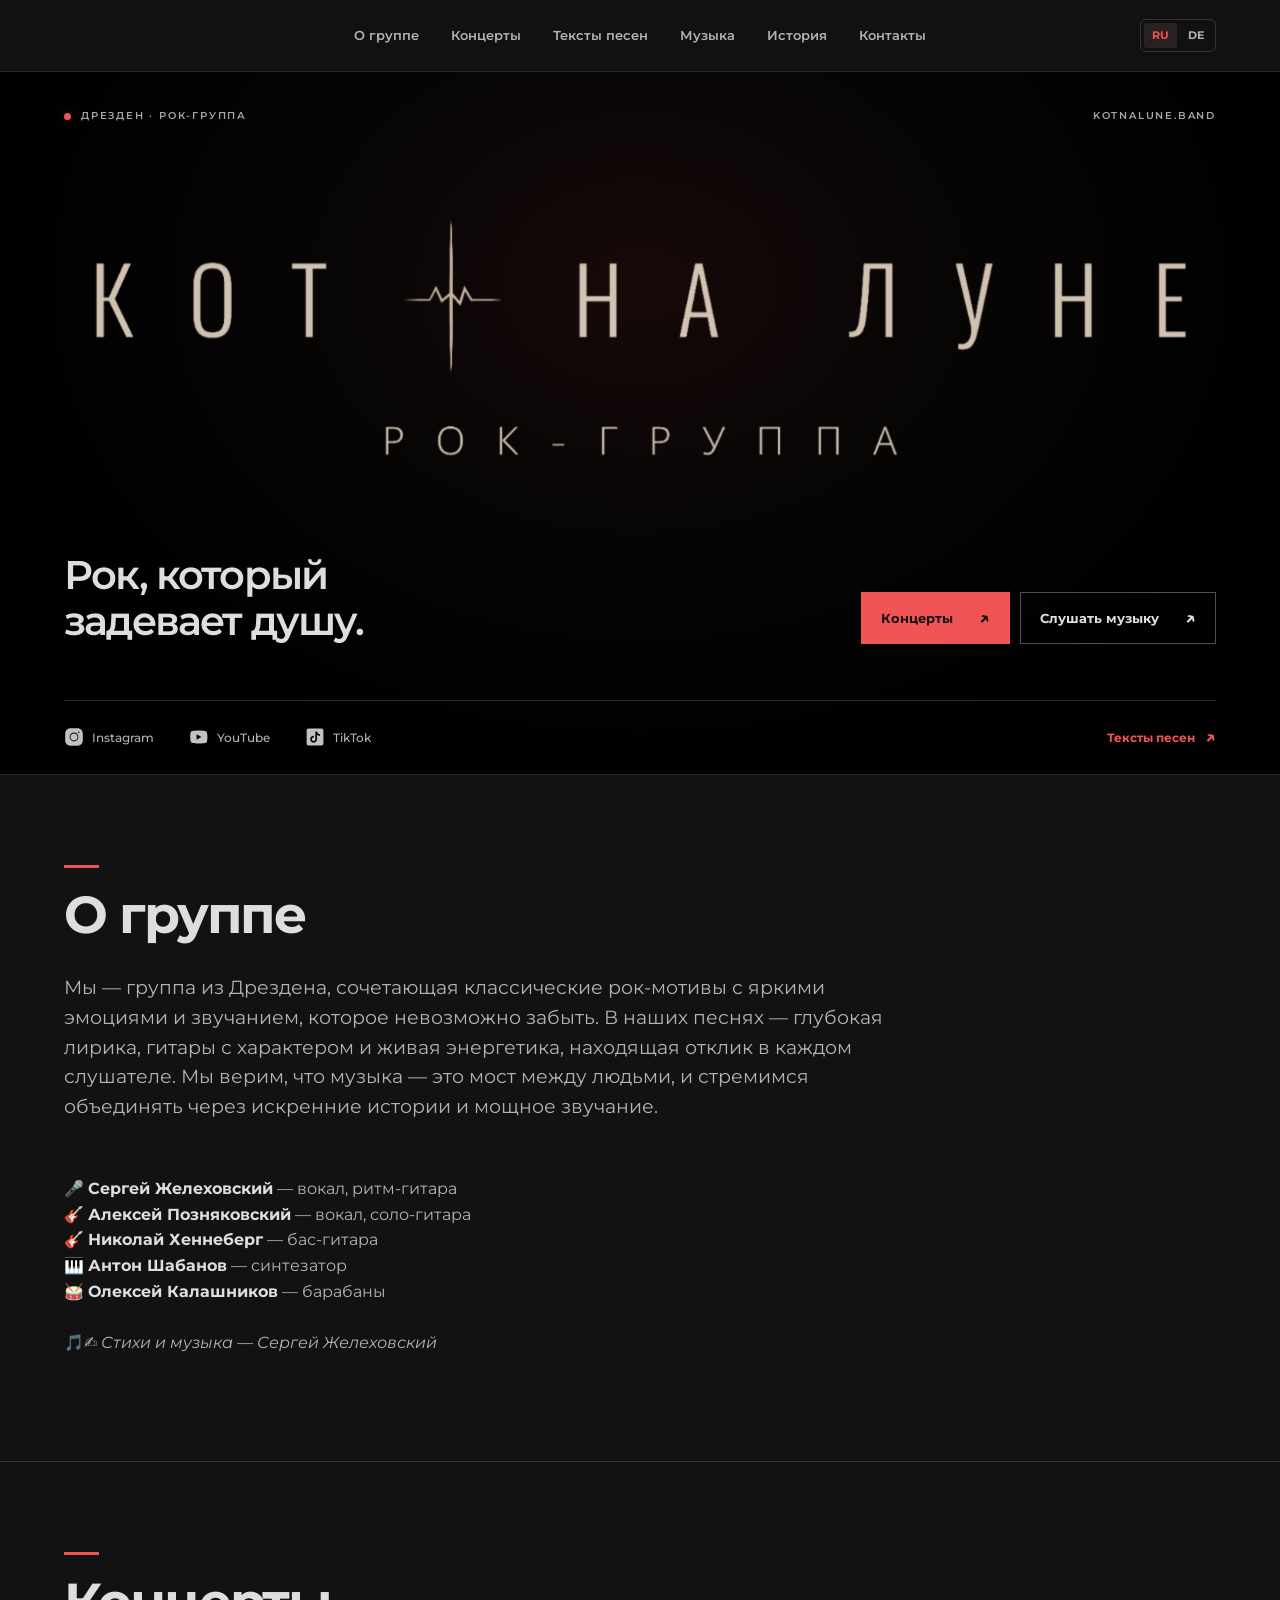
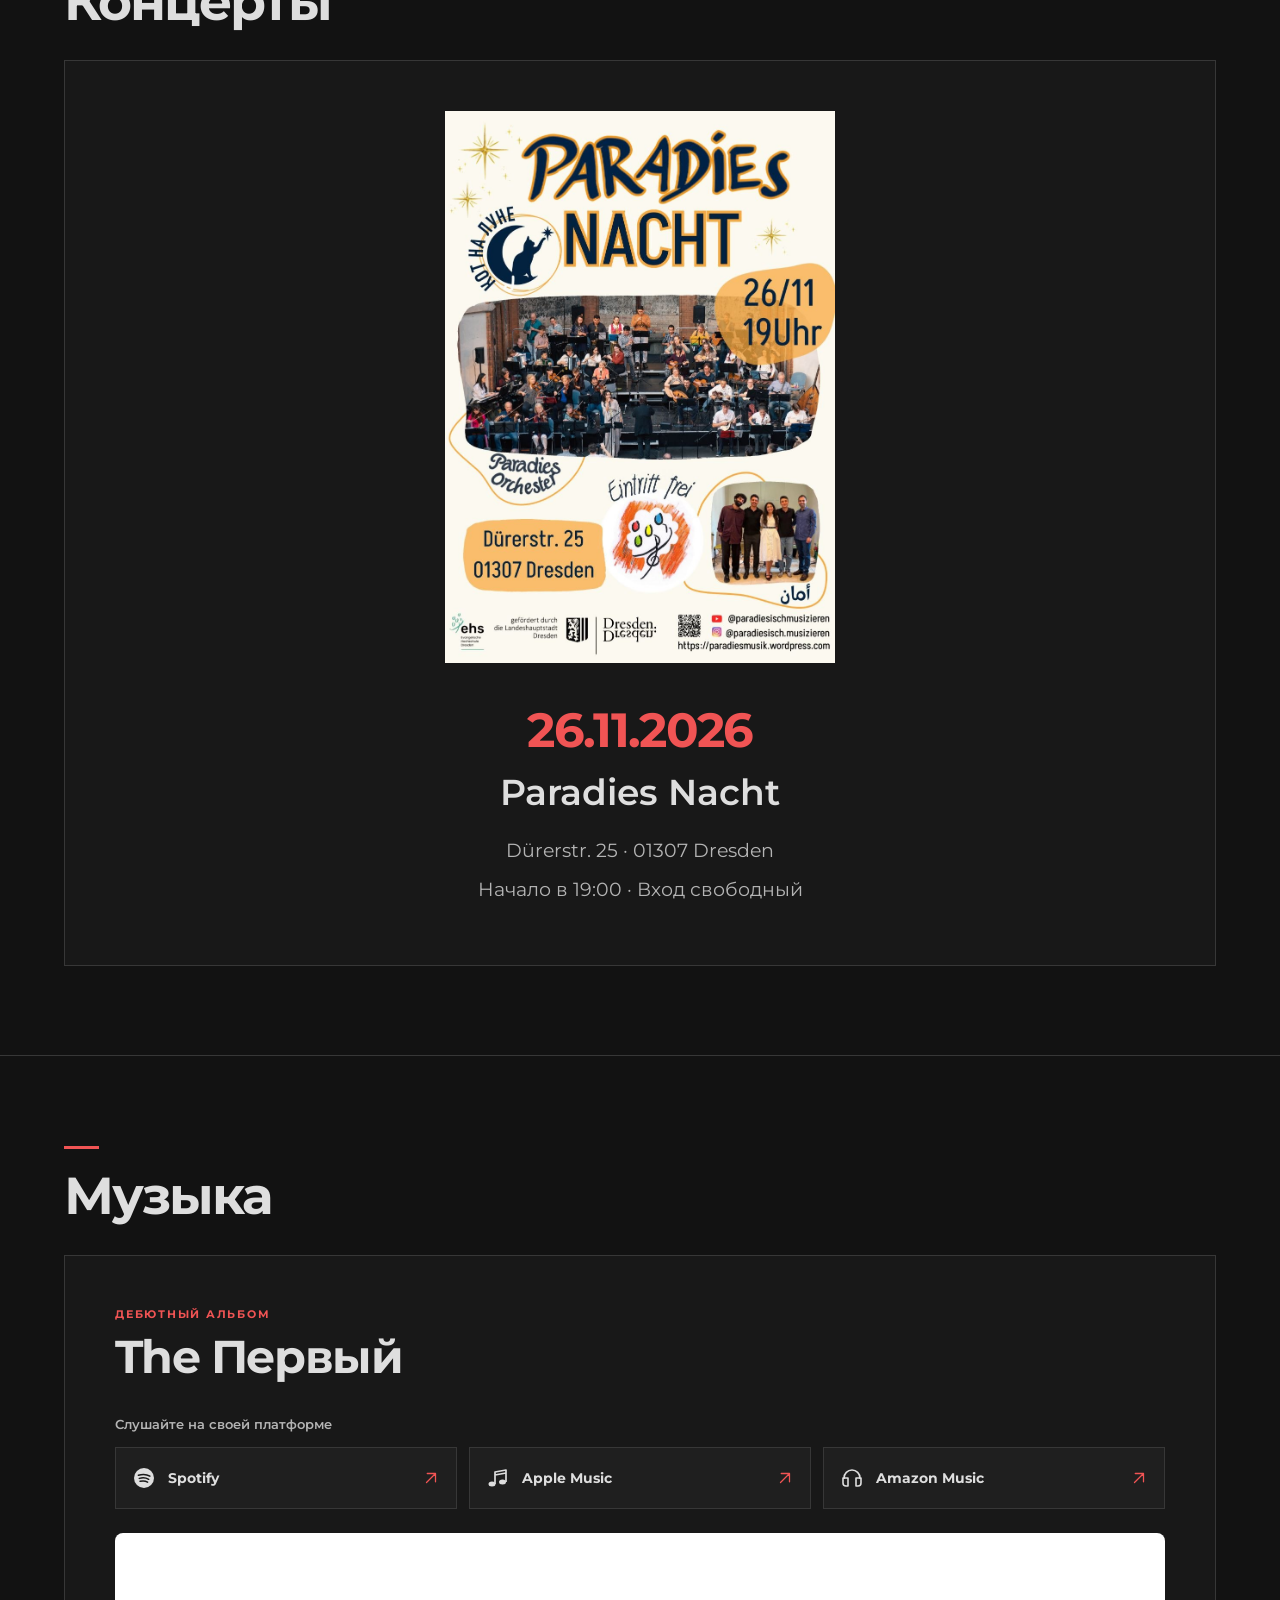
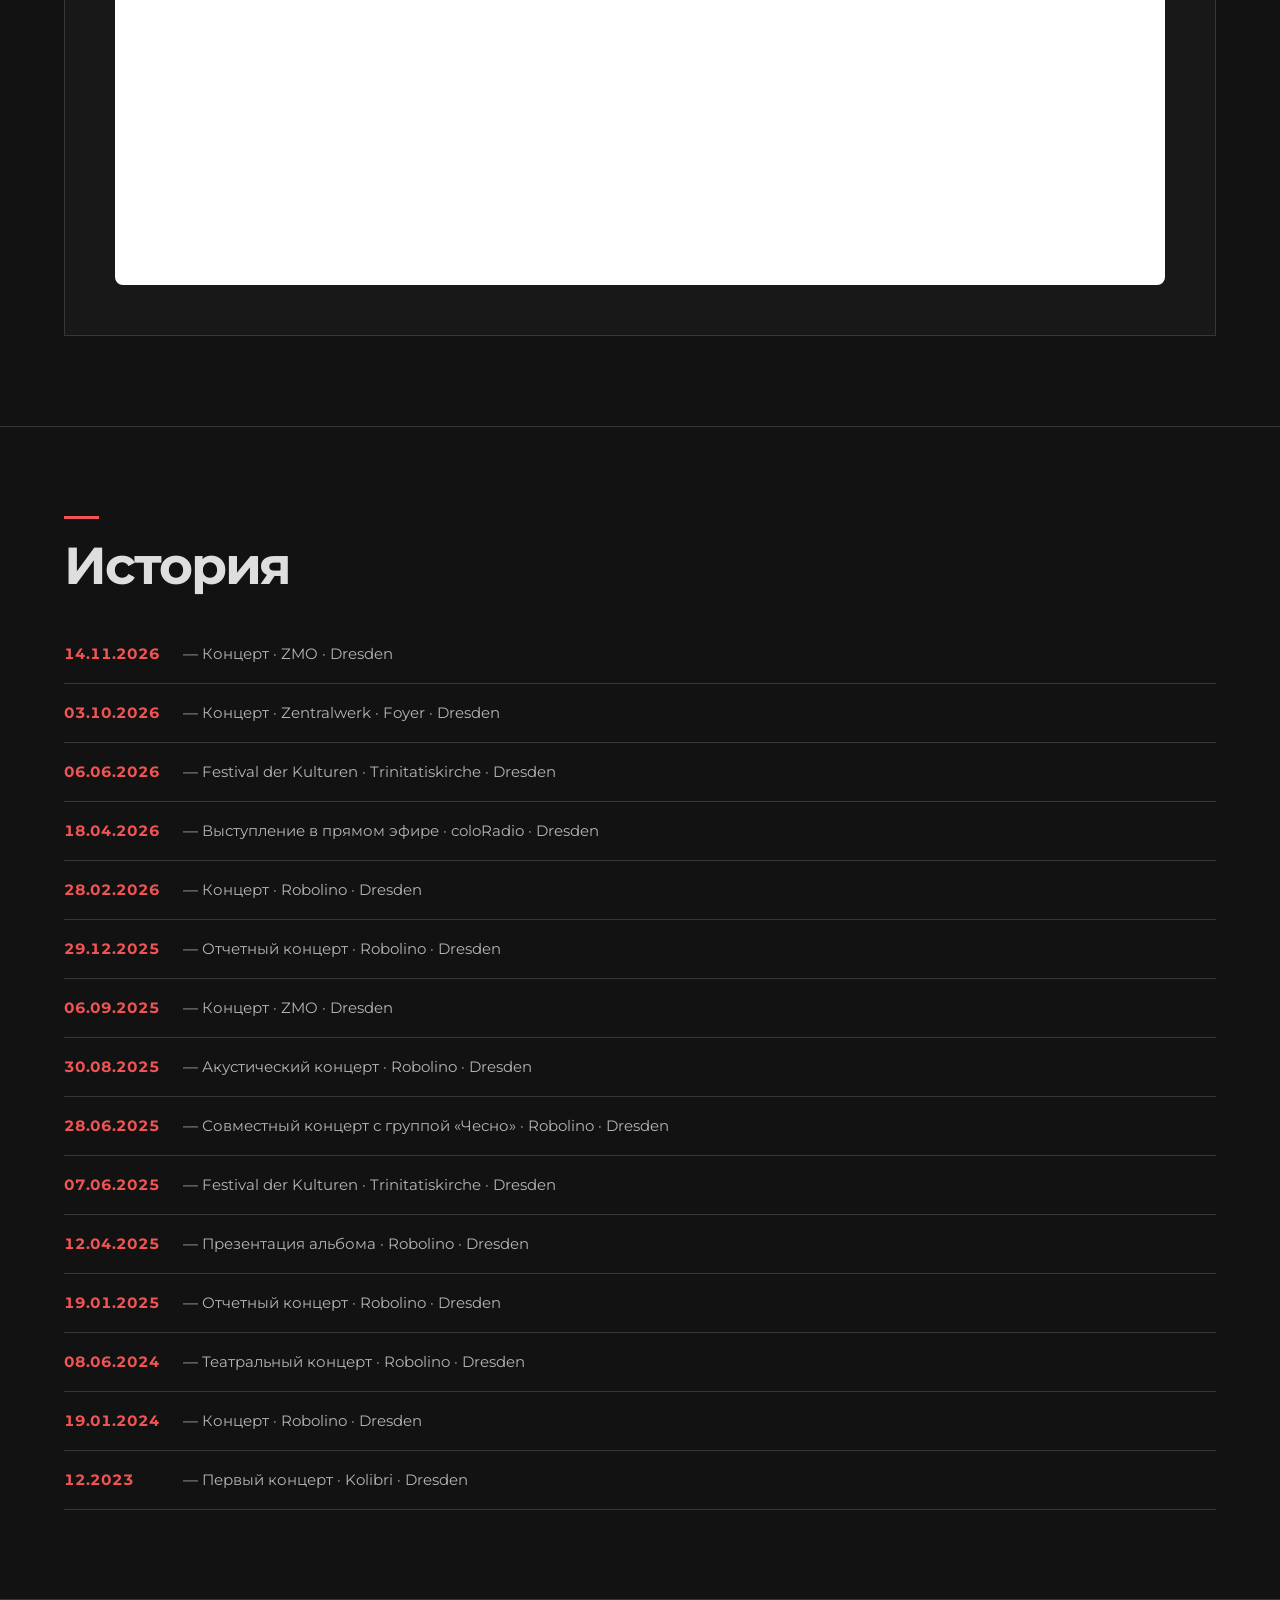
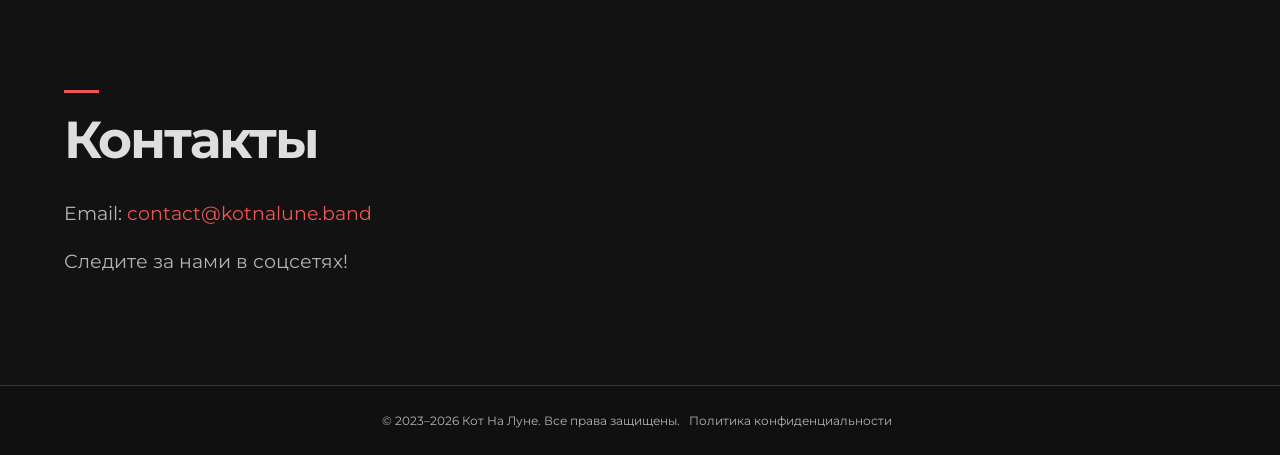
==== commit 8abee226: "Integrate Spotify, Apple Music and Amazon Music into the responsive music section" ====
--- a/index_ru.html
+++ b/index_ru.html
@@ -137,8 +137,28 @@
     <h2>Музыка</h2>
     <div class="music-list">
         <div class="music-item">
-            <p>Дебютный альбом <strong>«The Первый»</strong></p>
-
+            <div class="album-heading">
+                <p class="album-kicker">Дебютный альбом</p>
+                <h3>The Первый</h3>
+            </div>
+            <p class="platform-label">Слушайте на своей платформе</p>
+            <div class="platform-grid" role="group" aria-label="Слушайте на своей платформе">
+                <a class="platform-link" href="https://open.spotify.com/album/7p7KgotPfnINwCBviPJStS" target="_blank" rel="noopener noreferrer">
+                    <svg class="platform-icon" viewBox="0 0 24 24" aria-hidden="true"><circle cx="12" cy="12" r="10" fill="currentColor"/><path d="M6.4 9.2c4.3-1.3 8.5-.9 11.5 1M7.3 12.4c3.6-1 6.8-.6 9.4.9M8.1 15.3c2.8-.7 5.4-.4 7.5.8" fill="none" stroke="#181818" stroke-width="1.5" stroke-linecap="round"/></svg>
+                    <span class="platform-name">Spotify</span>
+                    <svg class="platform-arrow" viewBox="0 0 24 24" fill="none" stroke="currentColor" stroke-width="1.7" stroke-linecap="round" stroke-linejoin="round" aria-hidden="true"><path d="M6 18 18 6M7 6h11v11"/></svg>
+                </a>
+                <a class="platform-link" href="https://music.apple.com/ua/artist/%D0%BA%D0%BE%D1%82-%D0%BD%D0%B0-%D0%BB%D1%83%D0%BD%D0%B5/6813173253?l=ru" target="_blank" rel="noopener noreferrer">
+                    <svg class="platform-icon" viewBox="0 0 24 24" aria-hidden="true"><path d="M9 18V6l11-2v12M9 9l11-2" stroke="currentColor" stroke-width="1.7" fill="none" stroke-linejoin="round"/><ellipse cx="6" cy="18" rx="3.5" ry="2.5" fill="currentColor"/><ellipse cx="16.5" cy="16" rx="3.5" ry="2.5" fill="currentColor"/></svg>
+                    <span class="platform-name">Apple Music</span>
+                    <svg class="platform-arrow" viewBox="0 0 24 24" fill="none" stroke="currentColor" stroke-width="1.7" stroke-linecap="round" stroke-linejoin="round" aria-hidden="true"><path d="M6 18 18 6M7 6h11v11"/></svg>
+                </a>
+                <a class="platform-link" href="https://music.amazon.com.br/artists/B0GWNFG8NX/" target="_blank" rel="noopener noreferrer">
+                    <svg class="platform-icon" viewBox="0 0 24 24" aria-hidden="true"><path d="M4 13v-1a8 8 0 0 1 16 0v1M4 12H3v5a3 3 0 0 0 3 3h2v-8H4Zm16 0h1v5a3 3 0 0 1-3 3h-2v-8h4Z" fill="none" stroke="currentColor" stroke-width="1.6" stroke-linejoin="round"/></svg>
+                    <span class="platform-name">Amazon Music</span>
+                    <svg class="platform-arrow" viewBox="0 0 24 24" fill="none" stroke="currentColor" stroke-width="1.7" stroke-linecap="round" stroke-linejoin="round" aria-hidden="true"><path d="M6 18 18 6M7 6h11v11"/></svg>
+                </a>
+            </div>
             <iframe
                     src="https://open.spotify.com/embed/album/7p7KgotPfnINwCBviPJStS?utm_source=generator"
                     width="100%"
--- a/styles.css
+++ b/styles.css
@@ -70,18 +70,18 @@
 .section > p { max-width: 850px; color: var(--rock-muted); font-size: clamp(16px, 1.45vw, 19px); }
 .members { padding: 20px 0 0; color: var(--rock-muted); }
 .members strong { color: var(--rock-text); }
-.concert-featured { display: grid; grid-template-columns: minmax(0, 1fr) minmax(0, 1fr); align-items: center; gap: clamp(24px, 6vw, 85px); padding: clamp(18px, 4vw, 50px); background: var(--rock-section); border: 1px solid var(--rock-border); }
-.concert-poster-link { display: block; max-width: 390px; width: 100%; justify-self: center; }
+.concert-featured { display: flex; flex-direction: column; align-items: center; gap: clamp(20px, 3vw, 32px); width: 100%; padding: clamp(18px, 4vw, 50px); background: var(--rock-section); border: 1px solid var(--rock-border); }
+.concert-poster-link { display: block; max-width: 390px; width: 100%; }
 .concert-poster { display: block; width: 100%; height: auto; transition: opacity .2s; }
 .concert-poster-link:hover .concert-poster { opacity: .87; }
-.concert-info { color: var(--rock-muted); font-size: clamp(15px, 1.6vw, 19px); }
+.concert-info { width: 100%; text-align: center; color: var(--rock-muted); font-size: clamp(15px, 1.6vw, 19px); }
 .concert-info p { margin: 9px 0; }
 .concert-info .concert-date { color: var(--rock-accent); font-size: clamp(26px, 4vw, 48px); font-weight: 700; line-height: 1.1; letter-spacing: -.035em; }
 .concert-info p:nth-child(2) { color: var(--rock-text); font-size: clamp(23px, 3vw, 36px); font-weight: 600; line-height: 1.2; margin: 14px 0 22px; }
-.music-item { max-width: 880px; padding: clamp(15px, 3vw, 28px); background: var(--rock-section); border: 1px solid var(--rock-border); }
+.music-item { width: 100%; min-width: 0; padding: clamp(18px, 4vw, 50px); background: var(--rock-section); border: 1px solid var(--rock-border); }
 .music-item p { margin: 0 0 16px; }
 .music-item iframe { display: block; border: 0; width: 100%; border-radius: 8px; }
-.history-list { list-style: none; padding: 0; margin: 0; max-width: 980px; }
+.history-list { list-style: none; padding: 0; margin: 0; width: 100%; }
 .history-list li { padding: 17px 0; border-bottom: 1px solid var(--rock-border); color: var(--rock-muted); font-size: 15px; }
 .history-list li strong { display: inline-block; color: var(--rock-accent); font-weight: 700; min-width: 115px; font-variant-numeric: tabular-nums; }
 footer { text-align: center; background: #101010; border-top: 1px solid var(--rock-border); padding: 25px var(--gutter); font-size: 12px; color: var(--rock-muted); overflow-wrap: anywhere; }
@@ -119,8 +119,62 @@
     .social-icons a { gap: 5px; font-size: 11px; }
     .social-icons img { width: 17px; height: 17px; }
     .hero-lyrics { padding-block: 9px; }
-    .concert-featured { grid-template-columns: minmax(0, 1fr); }
     .concert-info { padding-bottom: 6px; }
     .history-list li strong { display: block; margin-bottom: 4px; }
 }
 @media (prefers-reduced-motion: reduce) { html { scroll-behavior: auto; } *, *::before, *::after { transition: none !important; } }
+
+/* Music: one album, three equally accessible streaming platforms. */
+.music-item .album-kicker {
+    color: var(--rock-accent);
+    font-size: 11px;
+    font-weight: 700;
+    letter-spacing: .16em;
+    text-transform: uppercase;
+    margin: 0 0 8px;
+}
+.album-heading h3 {
+    margin: 0;
+    font-size: clamp(27px, 4vw, 46px);
+    line-height: 1.15;
+    letter-spacing: -.035em;
+    color: var(--rock-text);
+}
+.music-item .platform-label {
+    margin: 30px 0 12px;
+    font-size: 13px;
+    font-weight: 600;
+    color: var(--rock-muted);
+}
+.platform-grid {
+    display: grid;
+    grid-template-columns: repeat(3, minmax(0, 1fr));
+    gap: 12px;
+    margin-bottom: 24px;
+}
+.platform-link {
+    display: flex;
+    align-items: center;
+    gap: 12px;
+    min-width: 0;
+    min-height: 62px;
+    padding: 14px 16px;
+    border: 1px solid var(--rock-border);
+    background: var(--rock-panel);
+    color: var(--rock-text);
+    transition: border-color .18s, background .18s, color .18s;
+}
+.platform-link:hover {
+    background: var(--rock-panel-hover);
+    border-color: var(--rock-accent);
+    color: var(--rock-text);
+}
+.platform-icon { width: 24px; height: 24px; flex: 0 0 24px; color: var(--rock-text); }
+.platform-name { font-size: 14px; font-weight: 700; min-width: 0; }
+.platform-arrow { width: 18px; height: 18px; flex: 0 0 18px; margin-left: auto; color: var(--rock-accent); }
+@media (max-width: 700px) {
+    .platform-grid { grid-template-columns: minmax(0, 1fr); gap: 8px; }
+    .platform-link { min-height: 54px; }
+    .music-item .platform-label { margin-top: 22px; }
+}
+@media (prefers-reduced-motion: reduce) { .platform-link { transition: none; } }
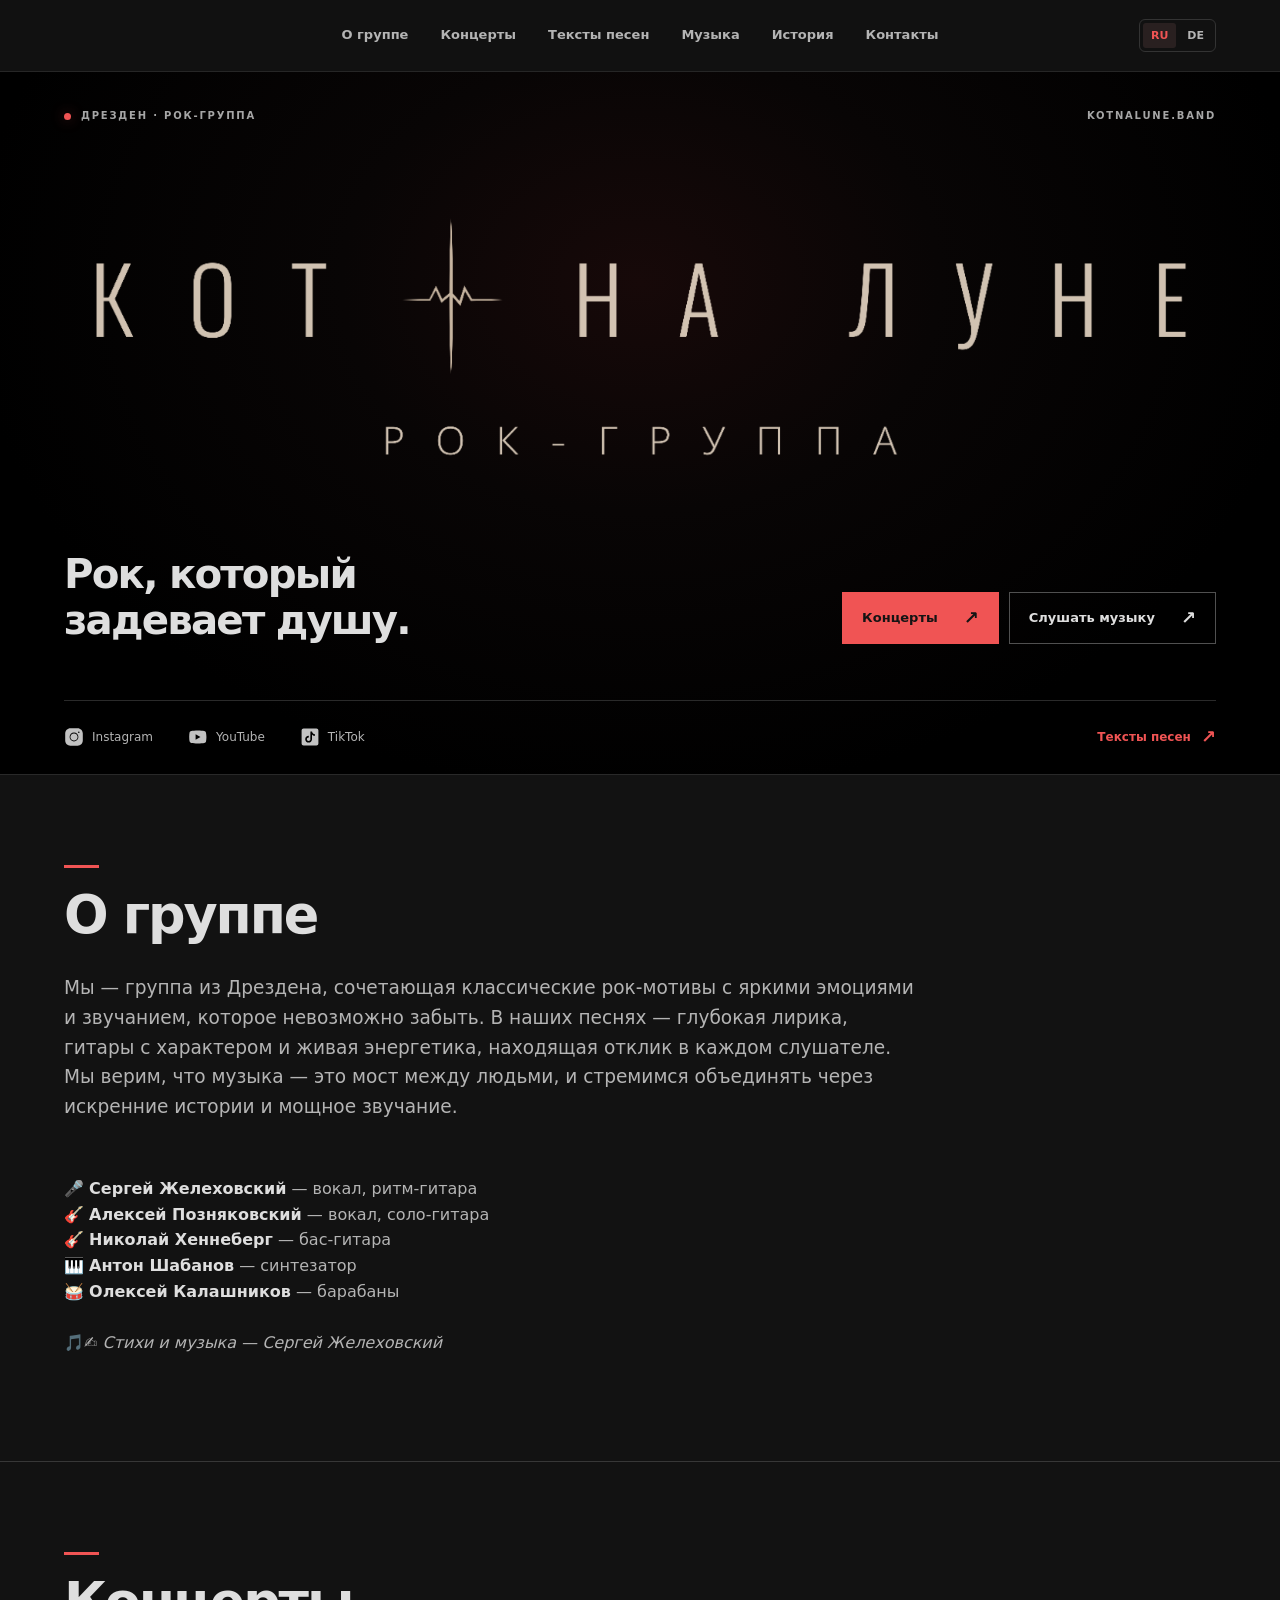
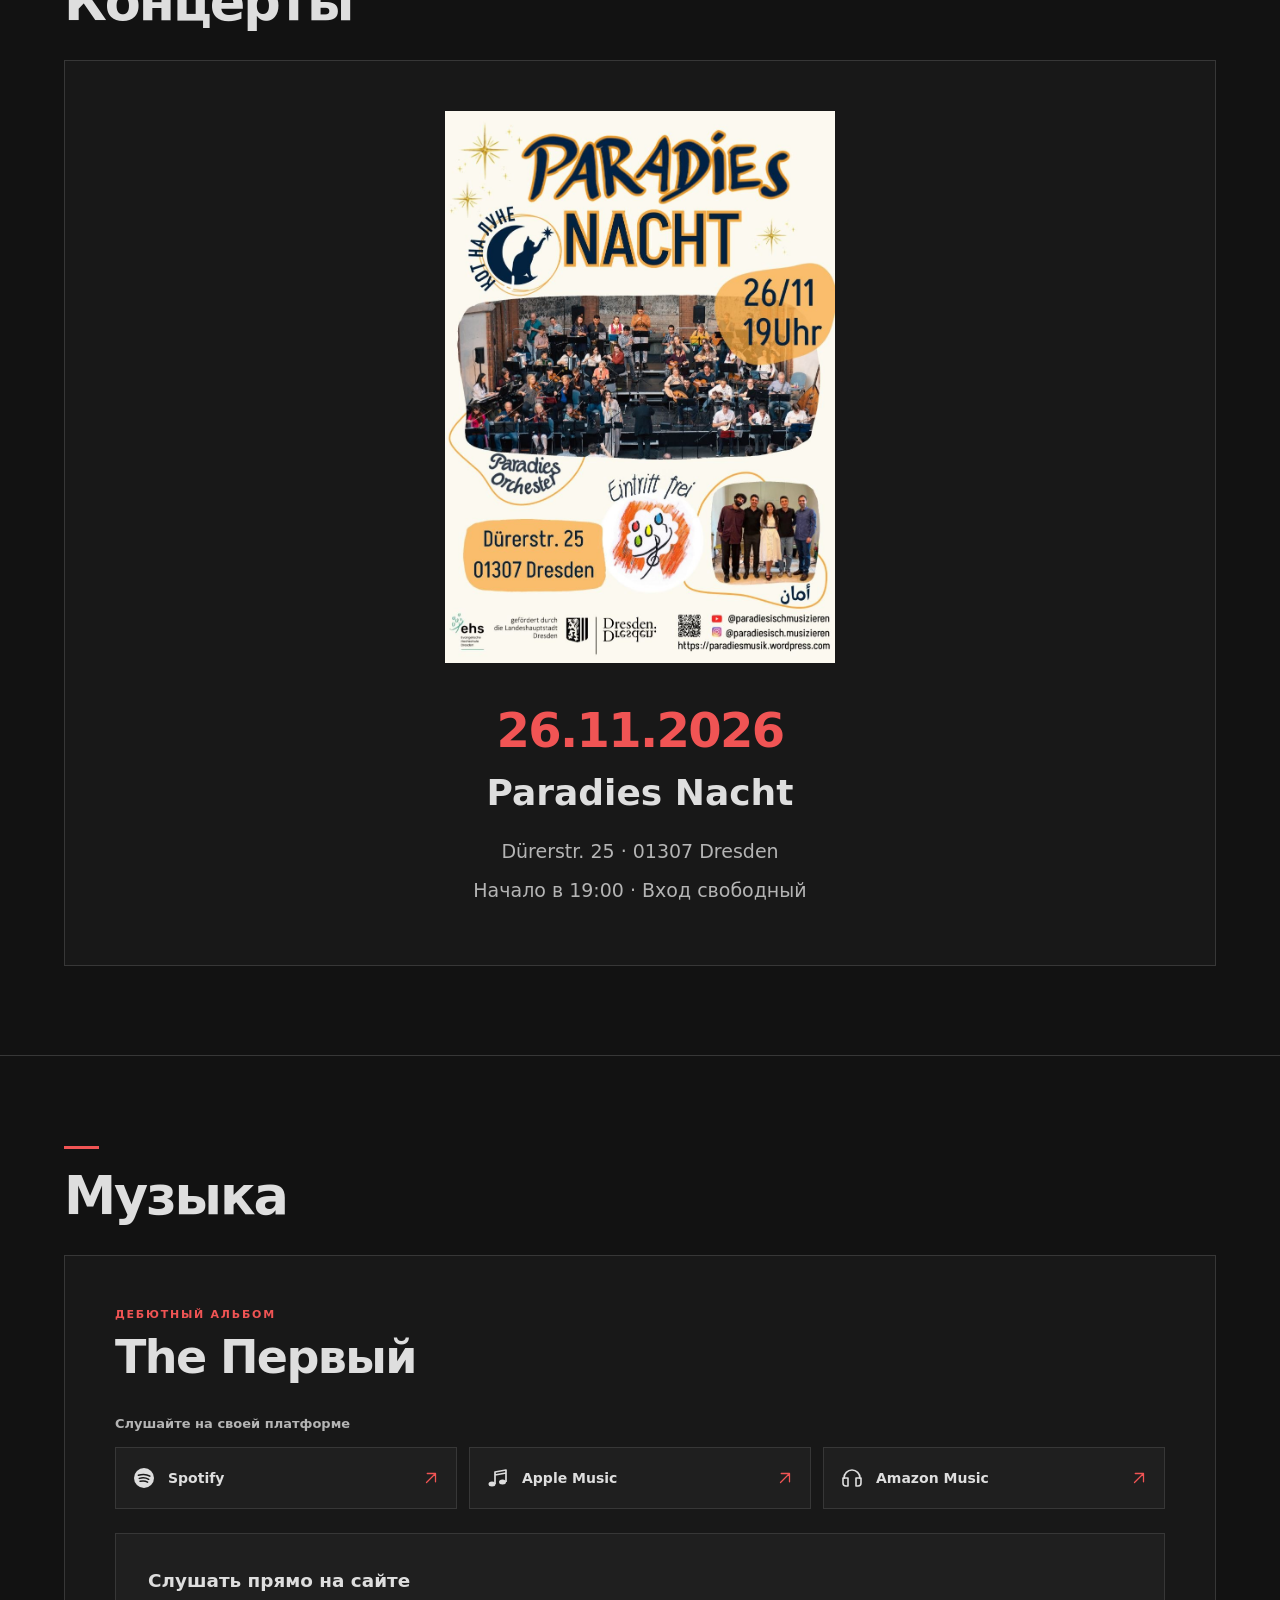
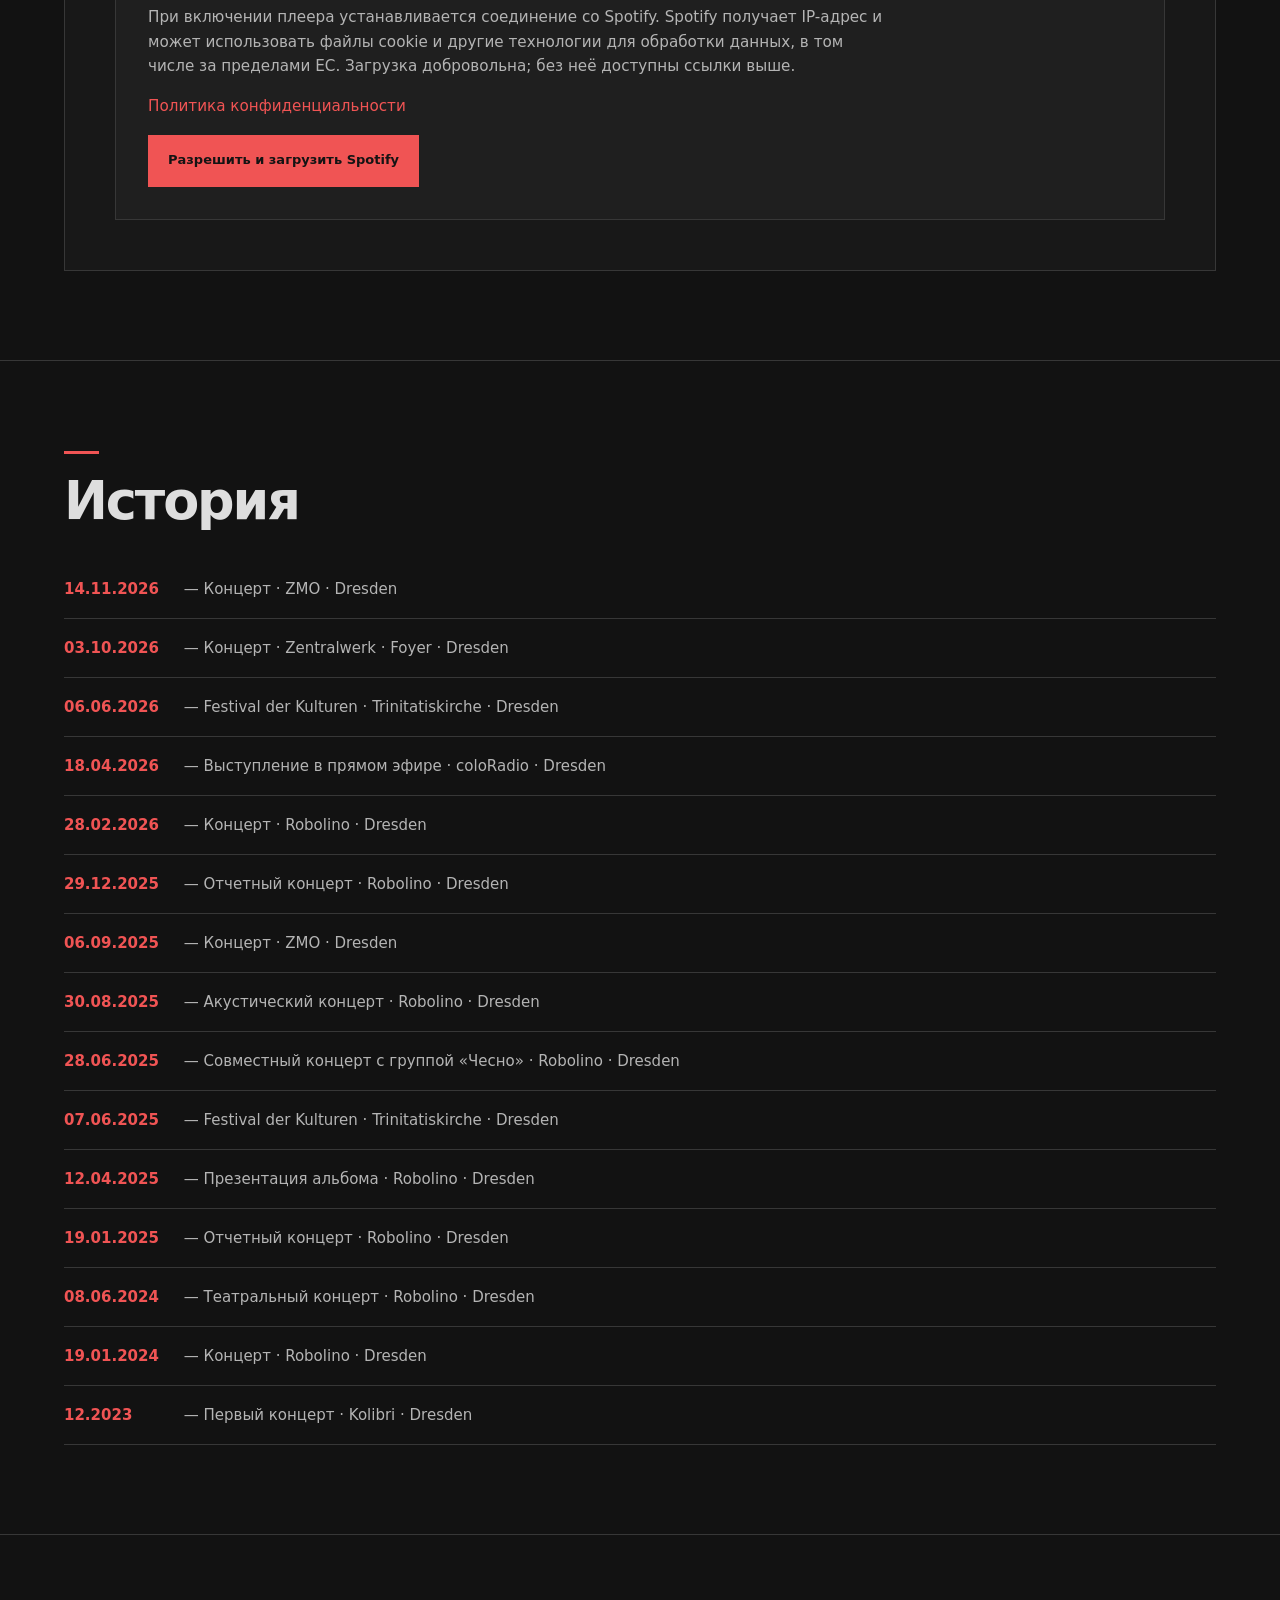
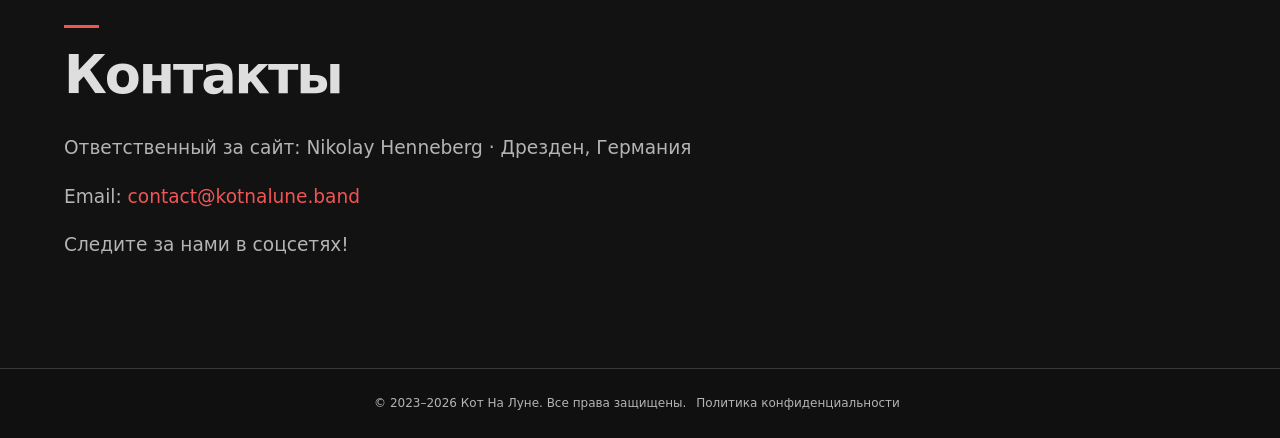
==== commit 924eee01: "Update privacy policies and add consent-based Spotify integration without external fonts" ====
--- a/index_ru.html
+++ b/index_ru.html
@@ -14,8 +14,6 @@
     <title>Официальный сайт рок-группы «Кот На Луне»</title>
     <link rel="stylesheet" href="styles.css">
     <link rel="icon" href="favicon.ico" type="image/x-icon">
-    <link href="https://fonts.googleapis.com/css2?family=Montserrat:wght@400;700&family=Permanent+Marker&display=swap"
-          rel="stylesheet">
 </head>
 <body class="home-page">
 <header class="site-header">
@@ -159,16 +157,17 @@
                     <svg class="platform-arrow" viewBox="0 0 24 24" fill="none" stroke="currentColor" stroke-width="1.7" stroke-linecap="round" stroke-linejoin="round" aria-hidden="true"><path d="M6 18 18 6M7 6h11v11"/></svg>
                 </a>
             </div>
-            <iframe
-                    src="https://open.spotify.com/embed/album/7p7KgotPfnINwCBviPJStS?utm_source=generator"
-                    width="100%"
-                    height="352"
-                    frameborder="0"
-                    allowfullscreen=""
-                    allow="autoplay; clipboard-write; encrypted-media; fullscreen; picture-in-picture"
-                    loading="lazy"
-                    title="Spotify-плеер альбома The Первый">
-            </iframe>
+            <div class="spotify-consent" data-spotify-player data-title="Spotify-плеер альбома The Первый">
+                <div class="spotify-notice">
+                    <h4>Слушать прямо на сайте</h4>
+                    <p>При включении плеера устанавливается соединение со Spotify. Spotify получает IP-адрес и может использовать файлы cookie и другие технологии для обработки данных, в том числе за пределами ЕС. Загрузка добровольна; без неё доступны ссылки выше.</p>
+                    <p><a href="privacy.html#spotify">Политика конфиденциальности</a></p>
+                </div>
+                <button type="button" class="hero-button hero-button-primary spotify-enable">Разрешить и загрузить Spotify</button>
+                <div class="spotify-frame" hidden></div>
+                <button type="button" class="hero-button spotify-disable" hidden>Отключить Spotify и отозвать согласие</button>
+            </div>
+            <script src="spotify-consent.js" defer></script>
         </div>
     </div>
 </div>
@@ -197,6 +196,7 @@
 
 <div id="contact" class="section">
     <h2>Контакты</h2>
+    <p>Ответственный за сайт: Nikolay Henneberg · Дрезден, Германия</p>
     <p>Email: <a href="mailto:contact@kotnalune.band">contact@kotnalune.band</a></p>
     <p>Следите за нами в соцсетях!</p>
 </div>
@@ -205,7 +205,6 @@
 <footer>
     &copy; 2023–2026 Кот На Луне. Все права защищены.
     <a href="privacy.html" class="privacy-policy-link">Политика конфиденциальности</a>
-
 </footer>
 </body>
 </html>
--- a/styles.css
+++ b/styles.css
@@ -17,7 +17,7 @@
 }
 *, *::before, *::after { box-sizing: border-box; }
 html { scroll-behavior: smooth; }
-body { margin: 0; background: var(--rock-bg); color: var(--rock-text); font-family: Montserrat, system-ui, Arial, sans-serif; line-height: 1.6; }
+body { margin: 0; background: var(--rock-bg); color: var(--rock-text); font-family: system-ui, Arial, sans-serif; line-height: 1.6; }
 a { color: var(--rock-accent); text-decoration: none; }
 a:hover { color: var(--rock-accent-hover); }
 a:focus-visible, button:focus-visible, summary:focus-visible { outline: 2px solid var(--rock-accent); outline-offset: 4px; }
@@ -178,3 +178,20 @@
     .music-item .platform-label { margin-top: 22px; }
 }
 @media (prefers-reduced-motion: reduce) { .platform-link { transition: none; } }
+
+/* Local-only interface: external player is opt-in. */
+.spotify-consent { padding: clamp(18px, 3vw, 32px); border: 1px solid var(--rock-border); background: var(--rock-panel); }
+.spotify-consent h4 { margin: 0 0 10px; font-size: 1.15rem; }
+.spotify-consent p { color: var(--rock-muted); font-size: .95rem; max-width: 76ch; }
+.spotify-consent button { cursor: pointer; white-space: normal; text-align: left; max-width: 100%; }
+.spotify-frame:not([hidden]) { margin-top: 18px; }
+.spotify-disable:not([hidden]) { margin-top: 16px; }
+.spotify-consent [hidden] { display: none !important; }
+.legal-page .section { max-width: 1000px; }
+.legal-page .section h3 { margin-top: 2rem; color: var(--rock-text); }
+.legal-page .section p, .legal-page .section li { color: var(--rock-muted); font-size: 1rem; }
+.legal-page .section a { text-decoration: underline; text-underline-offset: 3px; }
+
+
+.spotify-consent button:not(.hero-button-primary) { background: var(--rock-panel); }
+.spotify-frame iframe { display: block; width: 100%; border: 0; border-radius: 12px; }
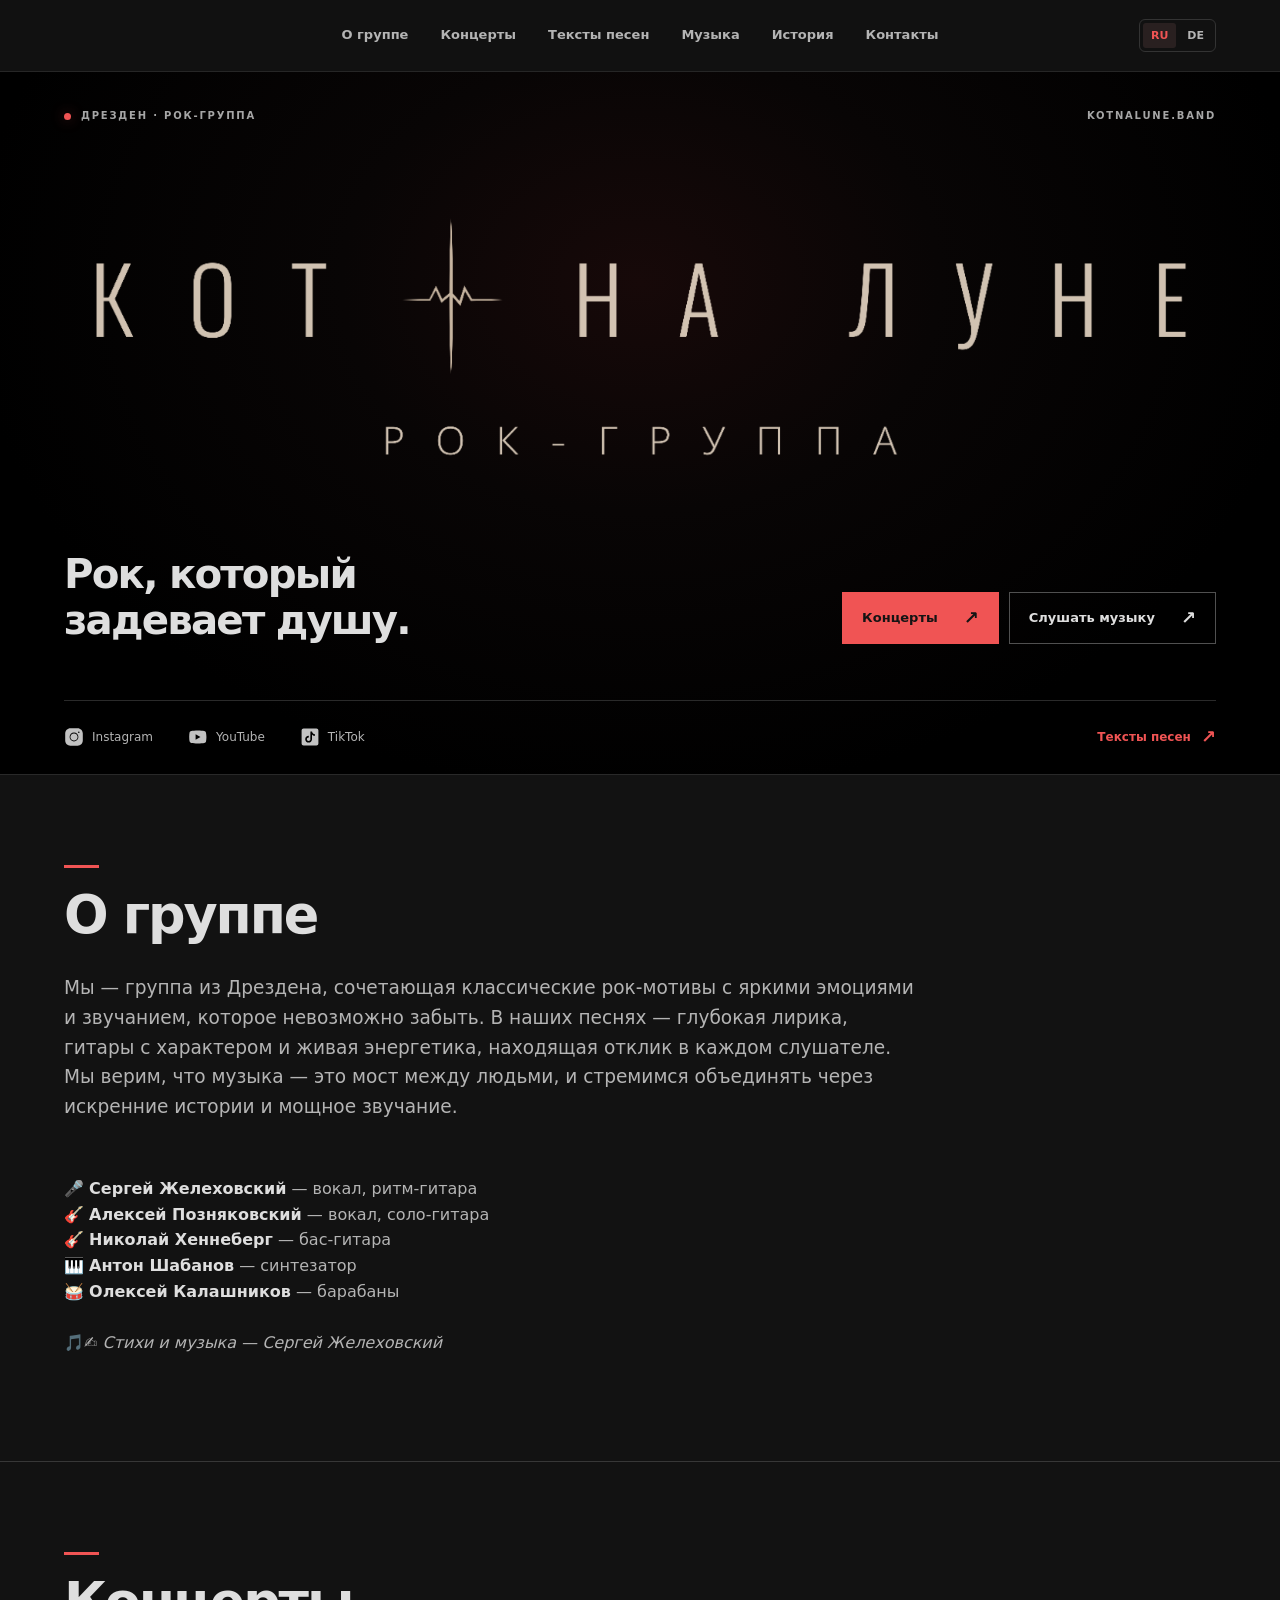
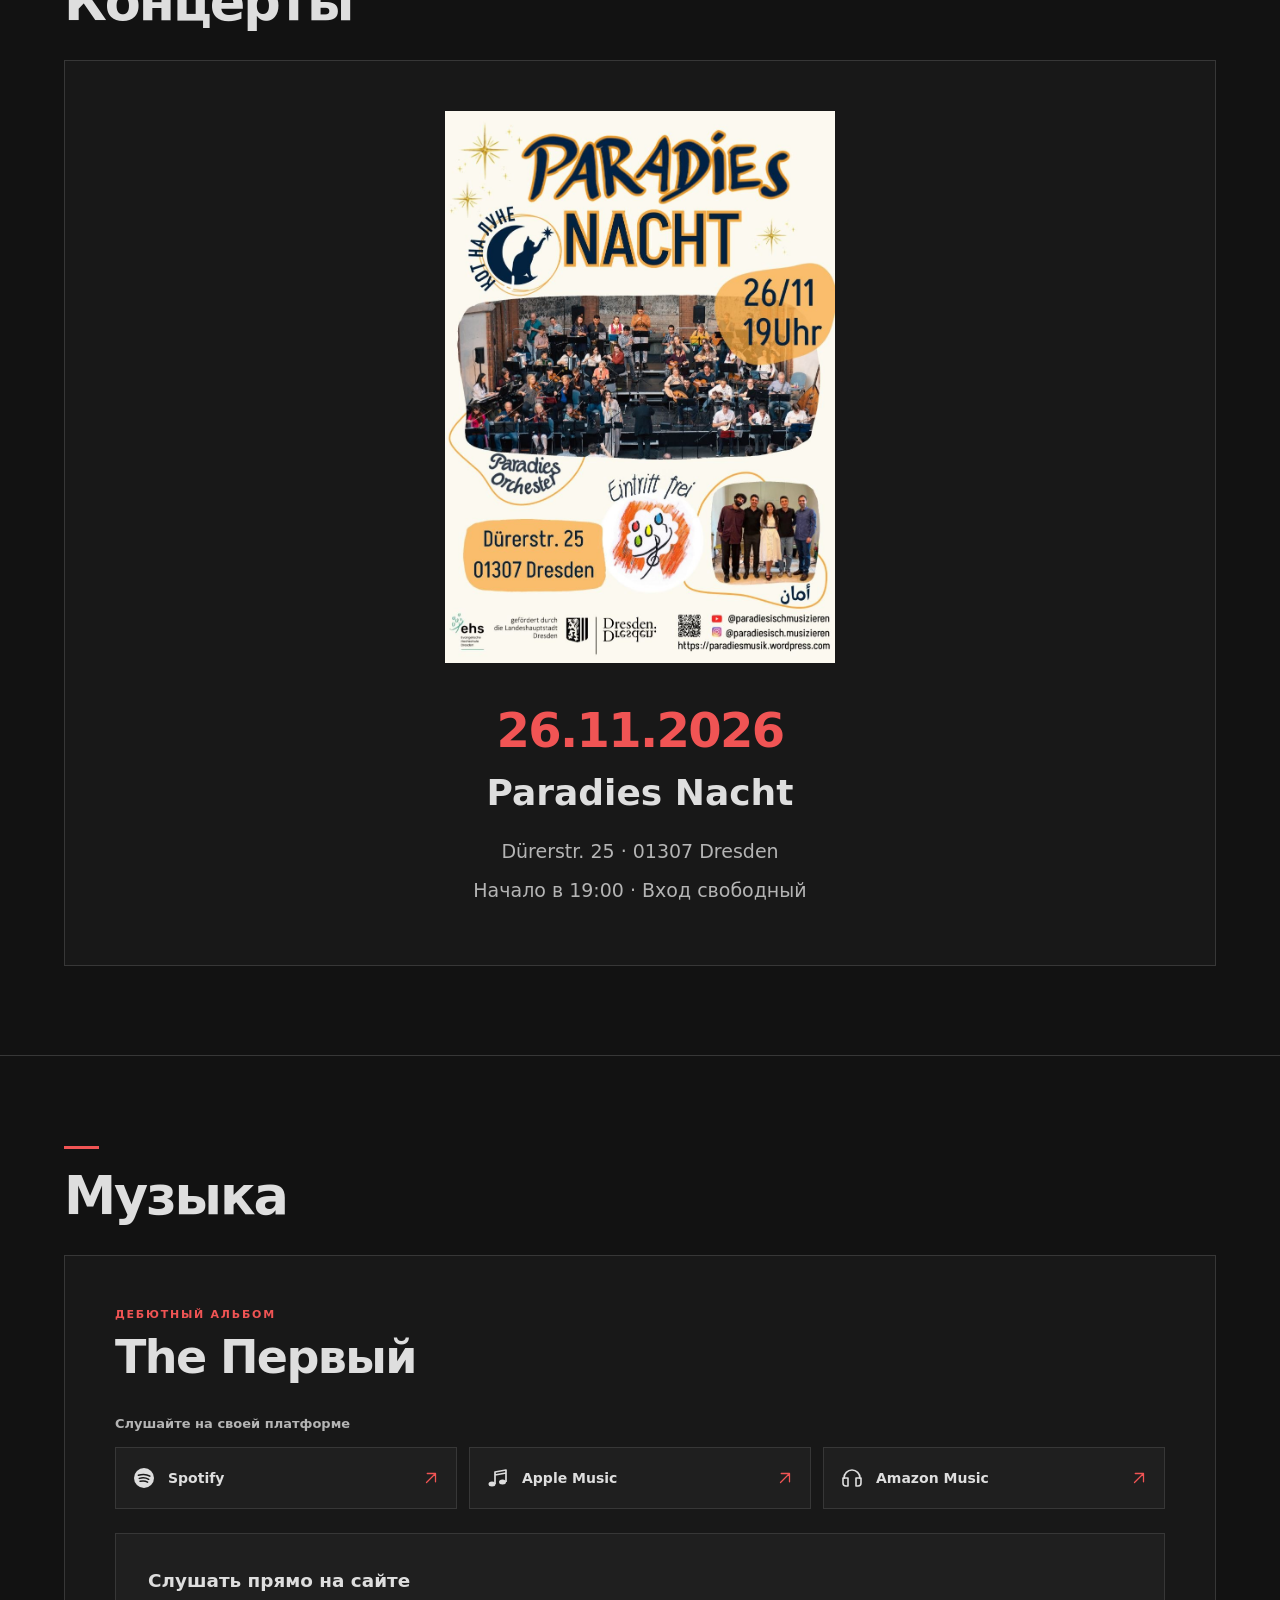
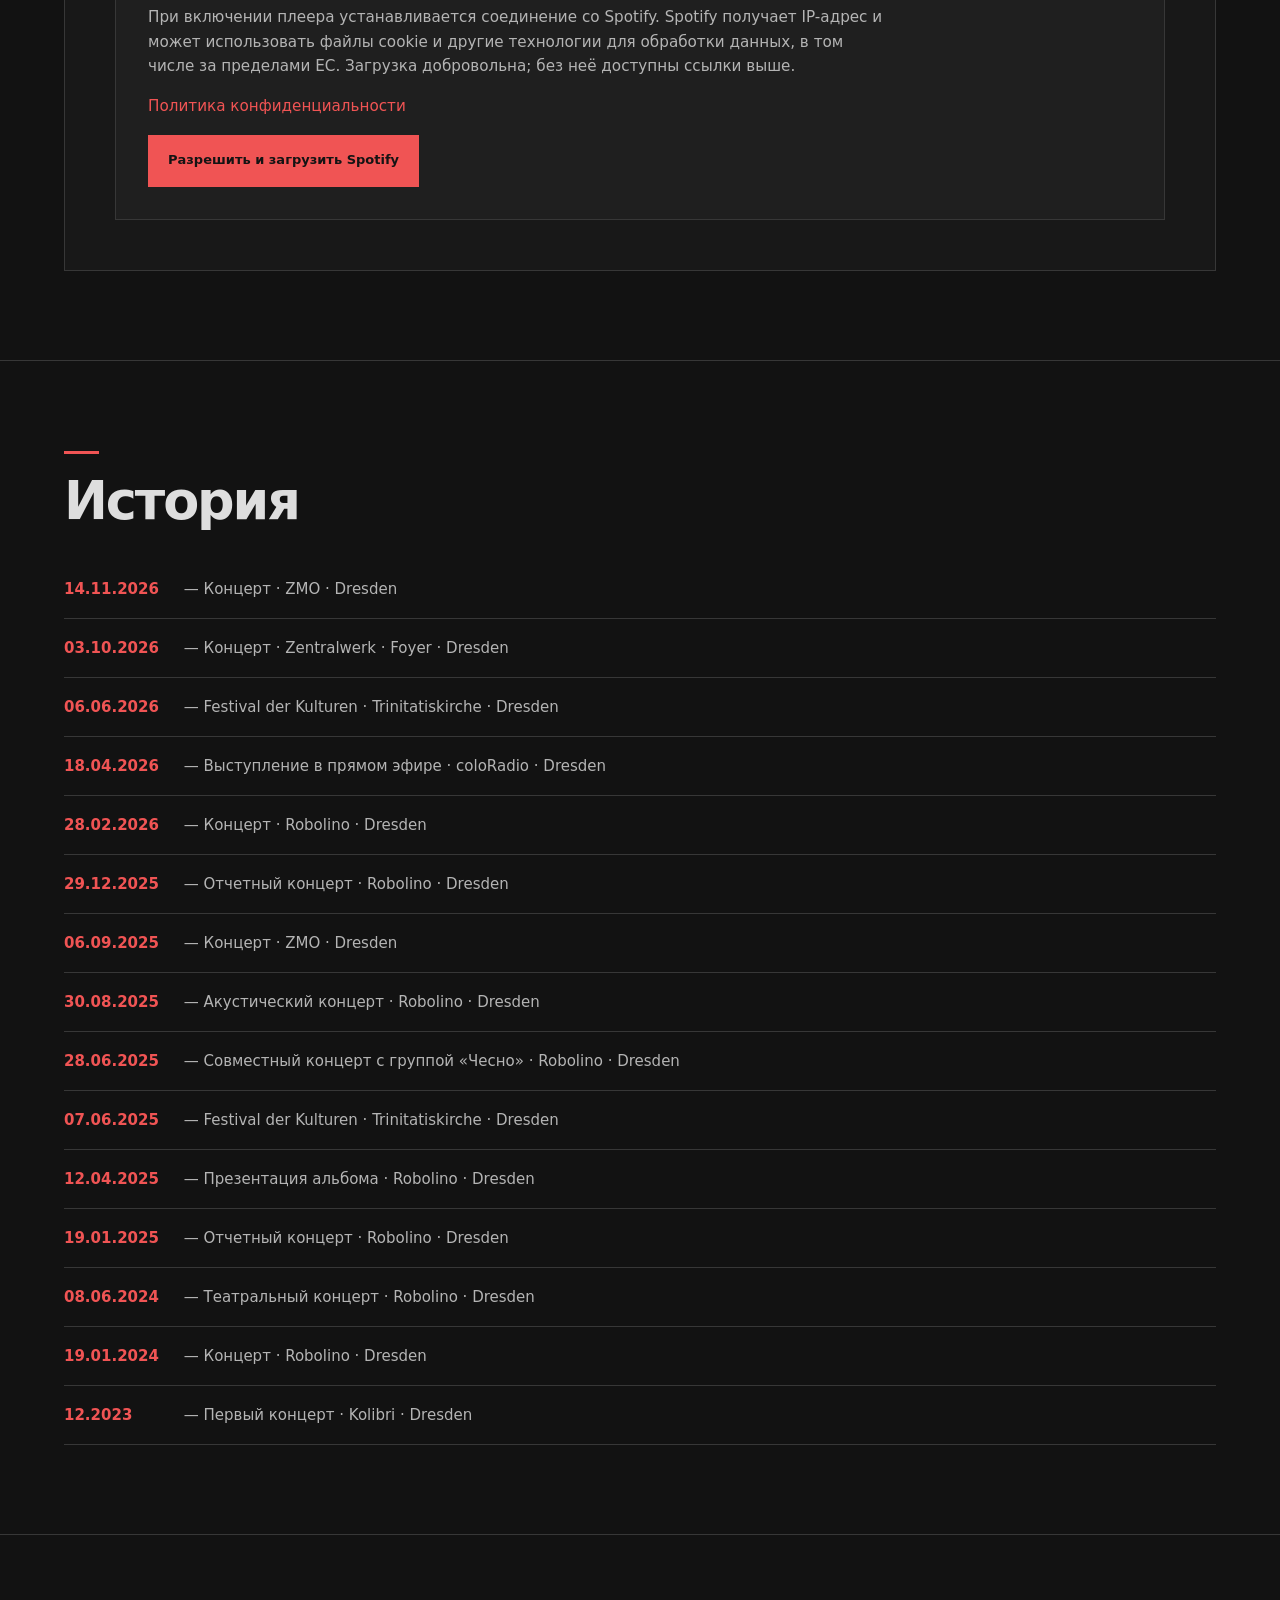
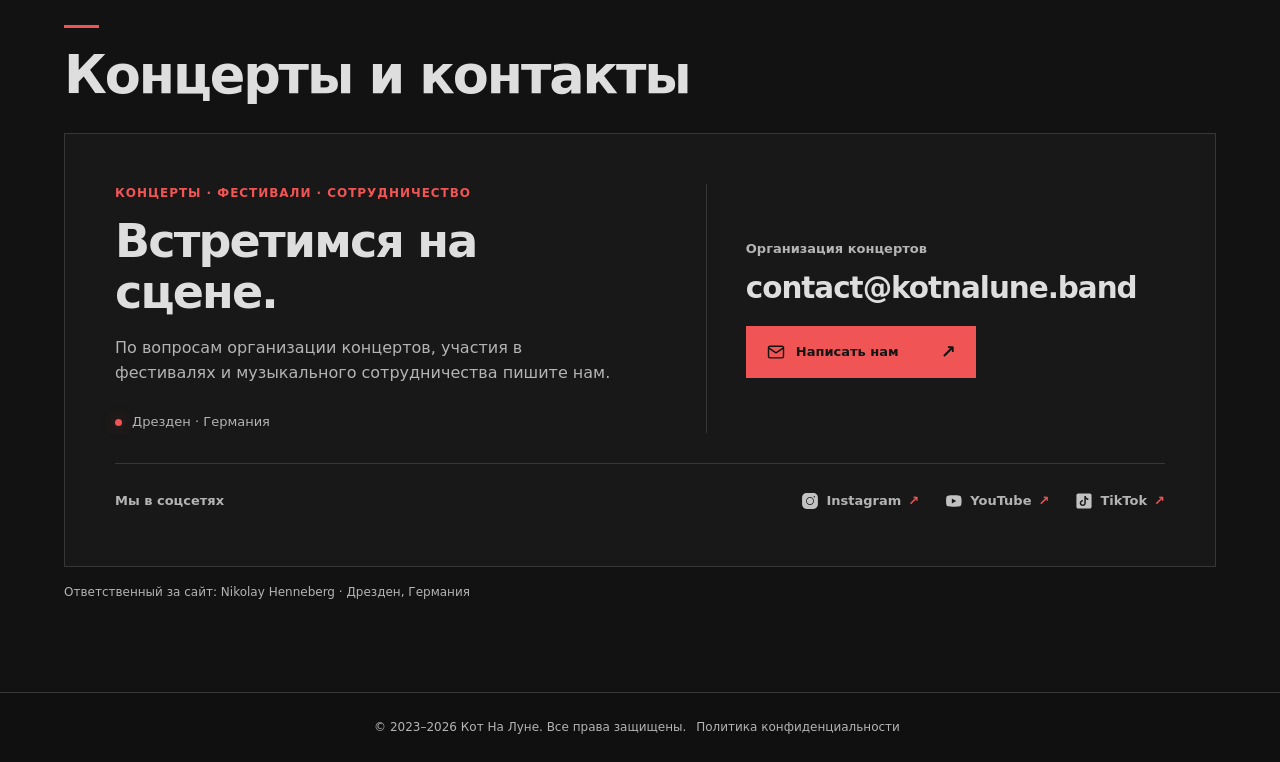
==== commit 2d33159c: "Add responsive bilingual booking and contact section for concert organizers" ====
--- a/index_ru.html
+++ b/index_ru.html
@@ -3,17 +3,62 @@
 <head>
     <meta charset="UTF-8">
     <meta name="viewport" content="width=device-width, initial-scale=1.0">
-    <meta name="description" content="Официальный сайт группы «Кот На Луне»">
-    <meta name="author" content="Кот На Луне">
-    <meta property="og:title" content="Официальный сайт рок-группы «Кот На Луне»">
-    <meta property="og:description"
-          content="Кот На Луне — слушайте нашу музыку, приходите на концерты и оставайтесь с нами!">
-    <meta property="og:image" content="https://www.kotnalune.band/og-image.JPG">
-    <meta property="og:url" content="https://kotnalune.band">
+    <title>Кот На Луне | Рок-группа из Дрездена</title>
+    <meta name="description" content="Кот На Луне (Kot Na Lune) — русскоязычная рок-группа из Дрездена. Авторская музыка, дебютный альбом «The Первый», концерты и тексты песен с немецкими переводами.">
+    <meta name="theme-color" content="#121212">
+    <meta name="author" content="Kot Na Lune">
+    <link rel="canonical" href="https://kotnalune.band/index_ru.html">
+    <link rel="alternate" href="https://kotnalune.band/" hreflang="de">
+    <link rel="alternate" href="https://kotnalune.band/index_ru.html" hreflang="ru">
+    <link rel="alternate" href="https://kotnalune.band/" hreflang="x-default">
+
     <meta property="og:type" content="website">
-    <title>Официальный сайт рок-группы «Кот На Луне»</title>
+    <meta property="og:site_name" content="Kot Na Lune · Кот На Луне">
+    <meta property="og:title" content="Кот На Луне | Рок-группа из Дрездена">
+    <meta property="og:description" content="Кот На Луне (Kot Na Lune) — русскоязычная рок-группа из Дрездена. Авторская музыка, дебютный альбом «The Первый», концерты и тексты песен с немецкими переводами.">
+    <meta property="og:url" content="https://kotnalune.band/index_ru.html">
+    <meta property="og:image" content="https://kotnalune.band/og-band.jpg">
+    <meta property="og:image:type" content="image/jpeg">
+    <meta property="og:image:width" content="1200">
+    <meta property="og:image:height" content="630">
+    <meta property="og:image:alt" content="Кот На Луне — рок-группа из Дрездена">
+    <meta property="og:locale" content="ru_RU">
+    <meta property="og:locale:alternate" content="de_DE">
+    <meta name="twitter:card" content="summary_large_image">
+    <meta name="twitter:title" content="Кот На Луне | Рок-группа из Дрездена">
+    <meta name="twitter:description" content="Кот На Луне (Kot Na Lune) — русскоязычная рок-группа из Дрездена. Авторская музыка, дебютный альбом «The Первый», концерты и тексты песен с немецкими переводами.">
+    <meta name="twitter:image" content="https://kotnalune.band/og-band.jpg">
+    <meta name="twitter:image:alt" content="Кот На Луне — рок-группа из Дрездена">
+
     <link rel="stylesheet" href="styles.css">
     <link rel="icon" href="favicon.ico" type="image/x-icon">
+    <link rel="icon" href="favicon-96.png" type="image/png" sizes="96x96">
+    <link rel="apple-touch-icon" href="apple-touch-icon.png" sizes="180x180">
+    <script type="application/ld+json">
+{
+    "@context": "https://schema.org",
+    "@type": "MusicGroup",
+    "@id": "https://kotnalune.band/#band",
+    "name": "Кот На Луне",
+    "alternateName": "Kot Na Lune",
+    "url": "https://kotnalune.band/",
+    "description": "Русскоязычная рок-группа из Дрездена.",
+    "genre": "Rock",
+    "image": "https://kotnalune.band/og-band.jpg",
+    "logo": "https://kotnalune.band/hero-logo.png",
+    "sameAs": [
+        "https://www.instagram.com/kater_auf_dem_mond",
+        "https://www.tiktok.com/@katze_auf_dem_mond",
+        "https://music.apple.com/ua/artist/6813173253?l=ru",
+        "https://music.amazon.com.br/artists/B0GWNFG8NX/"
+    ],
+    "album": {
+        "@type": "MusicAlbum",
+        "name": "The Первый",
+        "url": "https://open.spotify.com/album/7p7KgotPfnINwCBviPJStS"
+    }
+}
+    </script>
 </head>
 <body class="home-page">
 <header class="site-header">
@@ -195,10 +240,31 @@
 </div>
 
 <div id="contact" class="section">
-    <h2>Контакты</h2>
-    <p>Ответственный за сайт: Nikolay Henneberg · Дрезден, Германия</p>
-    <p>Email: <a href="mailto:contact@kotnalune.band">contact@kotnalune.band</a></p>
-    <p>Следите за нами в соцсетях!</p>
+    <h2>Концерты и контакты</h2>
+    <div class="booking-panel">
+        <div class="booking-intro">
+            <p class="booking-kicker">Концерты · Фестивали · Сотрудничество</p>
+            <h3>Встретимся на сцене.</h3>
+            <p class="booking-description">По вопросам организации концертов, участия в фестивалях и музыкального сотрудничества пишите нам.</p>
+            <p class="booking-location"><span class="signal-dot" aria-hidden="true"></span>Дрезден · Германия</p>
+        </div>
+        <div class="booking-contact">
+            <p class="booking-label">Организация концертов</p>
+            <a class="booking-email" href="mailto:contact@kotnalune.band">contact@kotnalune.band</a>
+            <a class="hero-button hero-button-primary booking-cta" href="mailto:contact@kotnalune.band">
+                <span class="booking-cta-text"><svg aria-hidden="true" width="20" height="20" viewBox="0 0 24 24" fill="none" stroke="currentColor" stroke-width="1.7" stroke-linecap="round" stroke-linejoin="round"><rect x="3" y="5" width="18" height="14" rx="2"/><path d="m3 7 9 6 9-6"/></svg>Написать нам</span><span aria-hidden="true">↗</span>
+            </a>
+        </div>
+        <div class="booking-social">
+            <p class="booking-label">Мы в соцсетях</p>
+            <div class="booking-social-links">
+                <a href="https://www.instagram.com/kater_auf_dem_mond" target="_blank" rel="noopener noreferrer"><img src="instagram.svg" alt="" width="20" height="20" loading="lazy">Instagram<span aria-hidden="true">↗</span></a>
+                <a href="https://www.youtube.com/@Кот_На_Луне" target="_blank" rel="noopener noreferrer"><img src="youtube.svg" alt="" width="20" height="20" loading="lazy">YouTube<span aria-hidden="true">↗</span></a>
+                <a href="https://www.tiktok.com/@katze_auf_dem_mond" target="_blank" rel="noopener noreferrer"><img src="tiktok.svg" alt="" width="20" height="20" loading="lazy">TikTok<span aria-hidden="true">↗</span></a>
+            </div>
+        </div>
+    </div>
+    <p class="booking-responsible">Ответственный за сайт: Nikolay Henneberg · Дрезден, Германия</p>
 </div>
 
 </main>
--- a/styles.css
+++ b/styles.css
@@ -195,3 +195,55 @@
 
 .spotify-consent button:not(.hero-button-primary) { background: var(--rock-panel); }
 .spotify-frame iframe { display: block; width: 100%; border: 0; border-radius: 12px; }
+
+
+/* Booking: same content width, surface and spacing as the music and concert cards. */
+.booking-panel {
+    display: grid;
+    grid-template-columns: minmax(0, 1.15fr) minmax(0, 1fr);
+    column-gap: clamp(24px, 5vw, 76px);
+    row-gap: 30px;
+    padding: clamp(18px, 4vw, 50px);
+    width: 100%;
+    background: var(--rock-section);
+    border: 1px solid var(--rock-border);
+}
+.booking-intro, .booking-contact { min-width: 0; }
+.booking-intro h3 {
+    max-width: 19ch;
+    margin: 12px 0 16px;
+    color: var(--rock-text);
+    font-size: clamp(28px, 3.6vw, 46px);
+    line-height: 1.12;
+    letter-spacing: -.04em;
+}
+.booking-kicker {
+    margin: 0;
+    color: var(--rock-accent);
+    font-size: 12px;
+    font-weight: 700;
+    letter-spacing: .08em;
+    text-transform: uppercase;
+}
+.booking-description { margin: 0; max-width: 49ch; color: var(--rock-muted); }
+.booking-location { display: flex; align-items: center; gap: 10px; margin: 26px 0 0; color: var(--rock-muted); font-size: 13px; }
+.booking-contact { display: flex; flex-direction: column; align-items: flex-start; justify-content: center; border-left: 1px solid var(--rock-border); padding-left: clamp(20px, 3vw, 42px); }
+.booking-label { margin: 0 0 10px; color: var(--rock-muted); font-size: 13px; font-weight: 600; }
+.booking-email { display: inline-block; max-width: 100%; overflow-wrap: anywhere; color: var(--rock-text); font-weight: 700; font-size: clamp(19px, 2.3vw, 32px); letter-spacing: -.035em; line-height: 1.25; }
+.booking-cta { margin-top: 20px; min-width: min(100%, 230px); max-width: 100%; white-space: normal; }
+.booking-cta-text { display: inline-flex; align-items: center; gap: 10px; font-size: inherit !important; line-height: 1.3 !important; }
+.booking-cta-text svg { flex: 0 0 20px; }
+.booking-social { grid-column: 1 / -1; display: flex; justify-content: space-between; align-items: center; gap: 16px 30px; flex-wrap: wrap; border-top: 1px solid var(--rock-border); padding-top: 22px; }
+.booking-social .booking-label { margin: 0; }
+.booking-social-links { display: flex; flex-wrap: wrap; gap: 10px 26px; }
+.booking-social-links a { display: inline-flex; align-items: center; gap: 7px; color: var(--rock-muted); font-size: 13px; font-weight: 600; padding: 5px 0; }
+.booking-social-links a:hover { color: var(--rock-accent); }
+.booking-social-links img { width: 18px; height: 18px; object-fit: contain; filter: brightness(0) invert(.76); }
+.booking-social-links a span { color: var(--rock-accent); }
+#contact .booking-responsible { margin: 16px 0 0; color: var(--rock-muted); font-size: 12px; }
+@media (max-width: 760px) {
+    .booking-panel { grid-template-columns: minmax(0, 1fr); row-gap: 24px; }
+    .booking-contact { border-left: 0; border-top: 1px solid var(--rock-border); padding: 24px 0 0; }
+    .booking-social { flex-direction: column; align-items: flex-start; gap: 8px; }
+    .booking-cta { width: 100%; }
+}
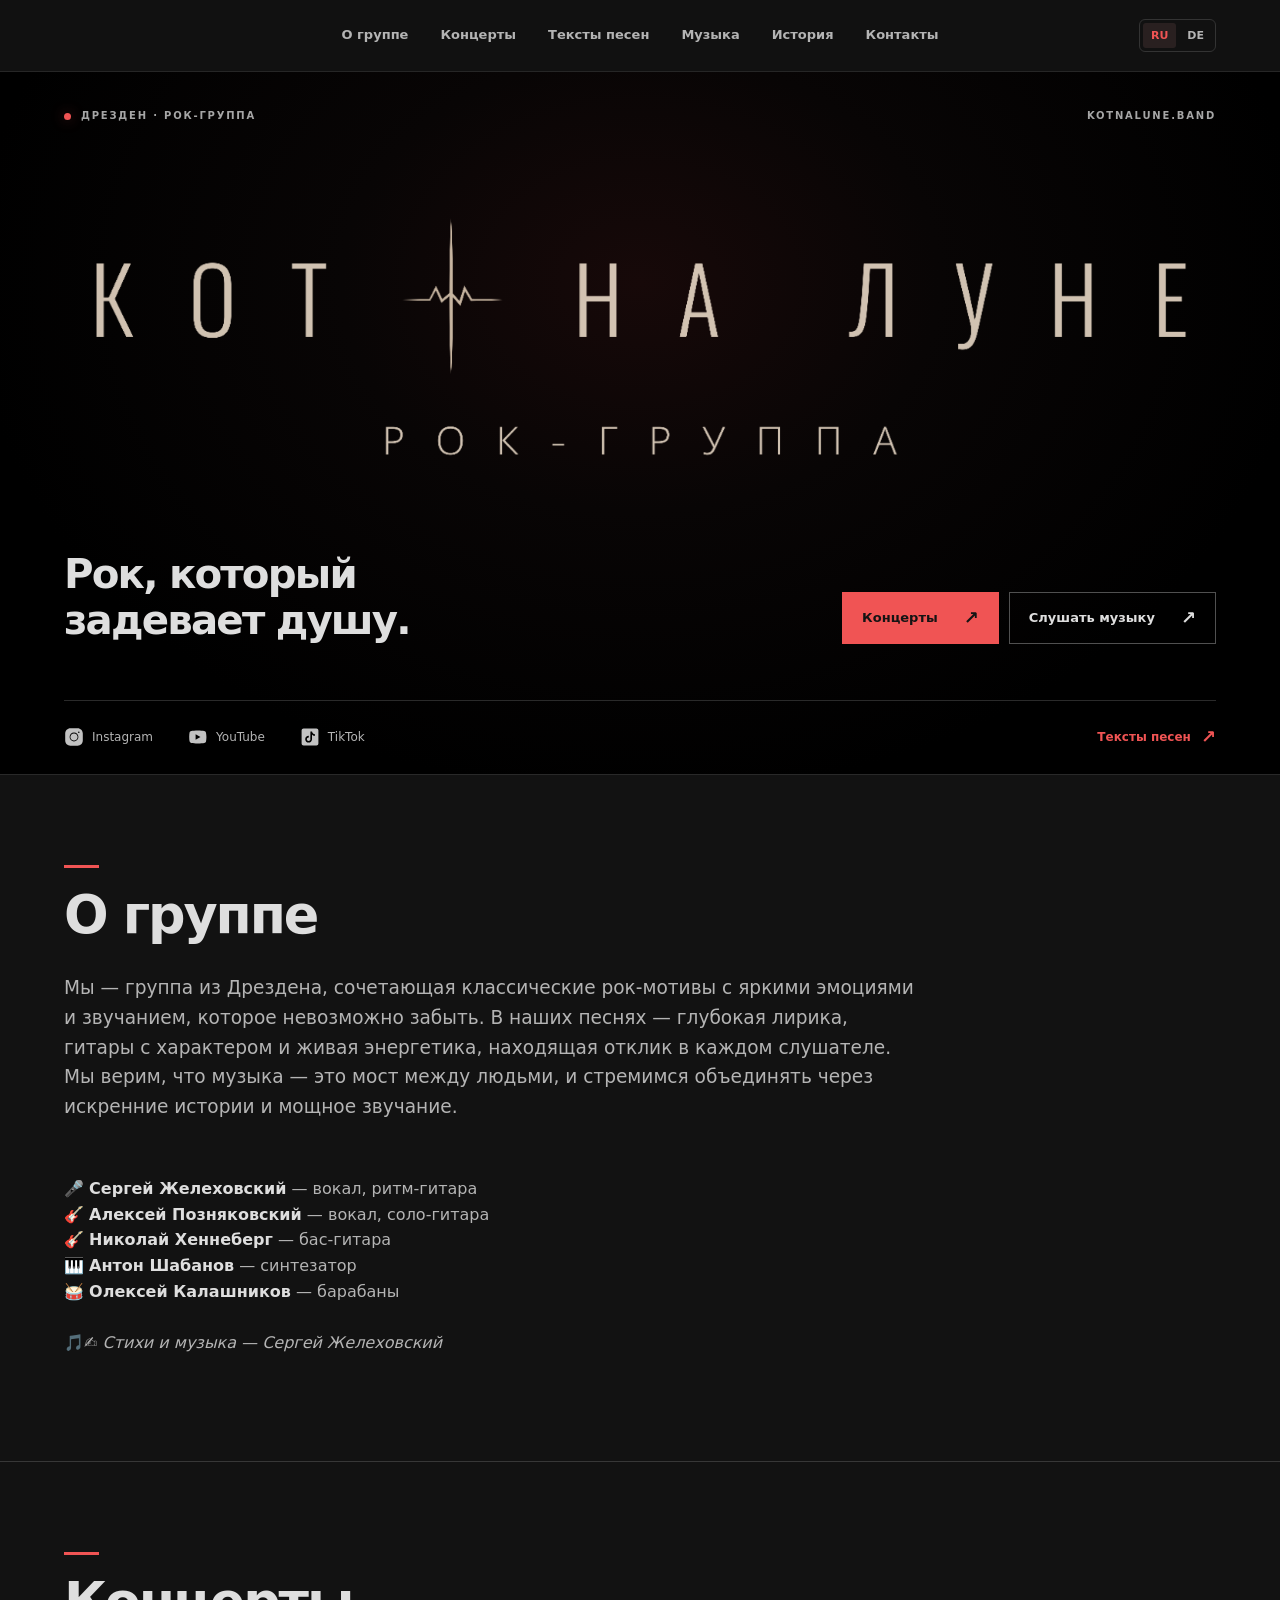
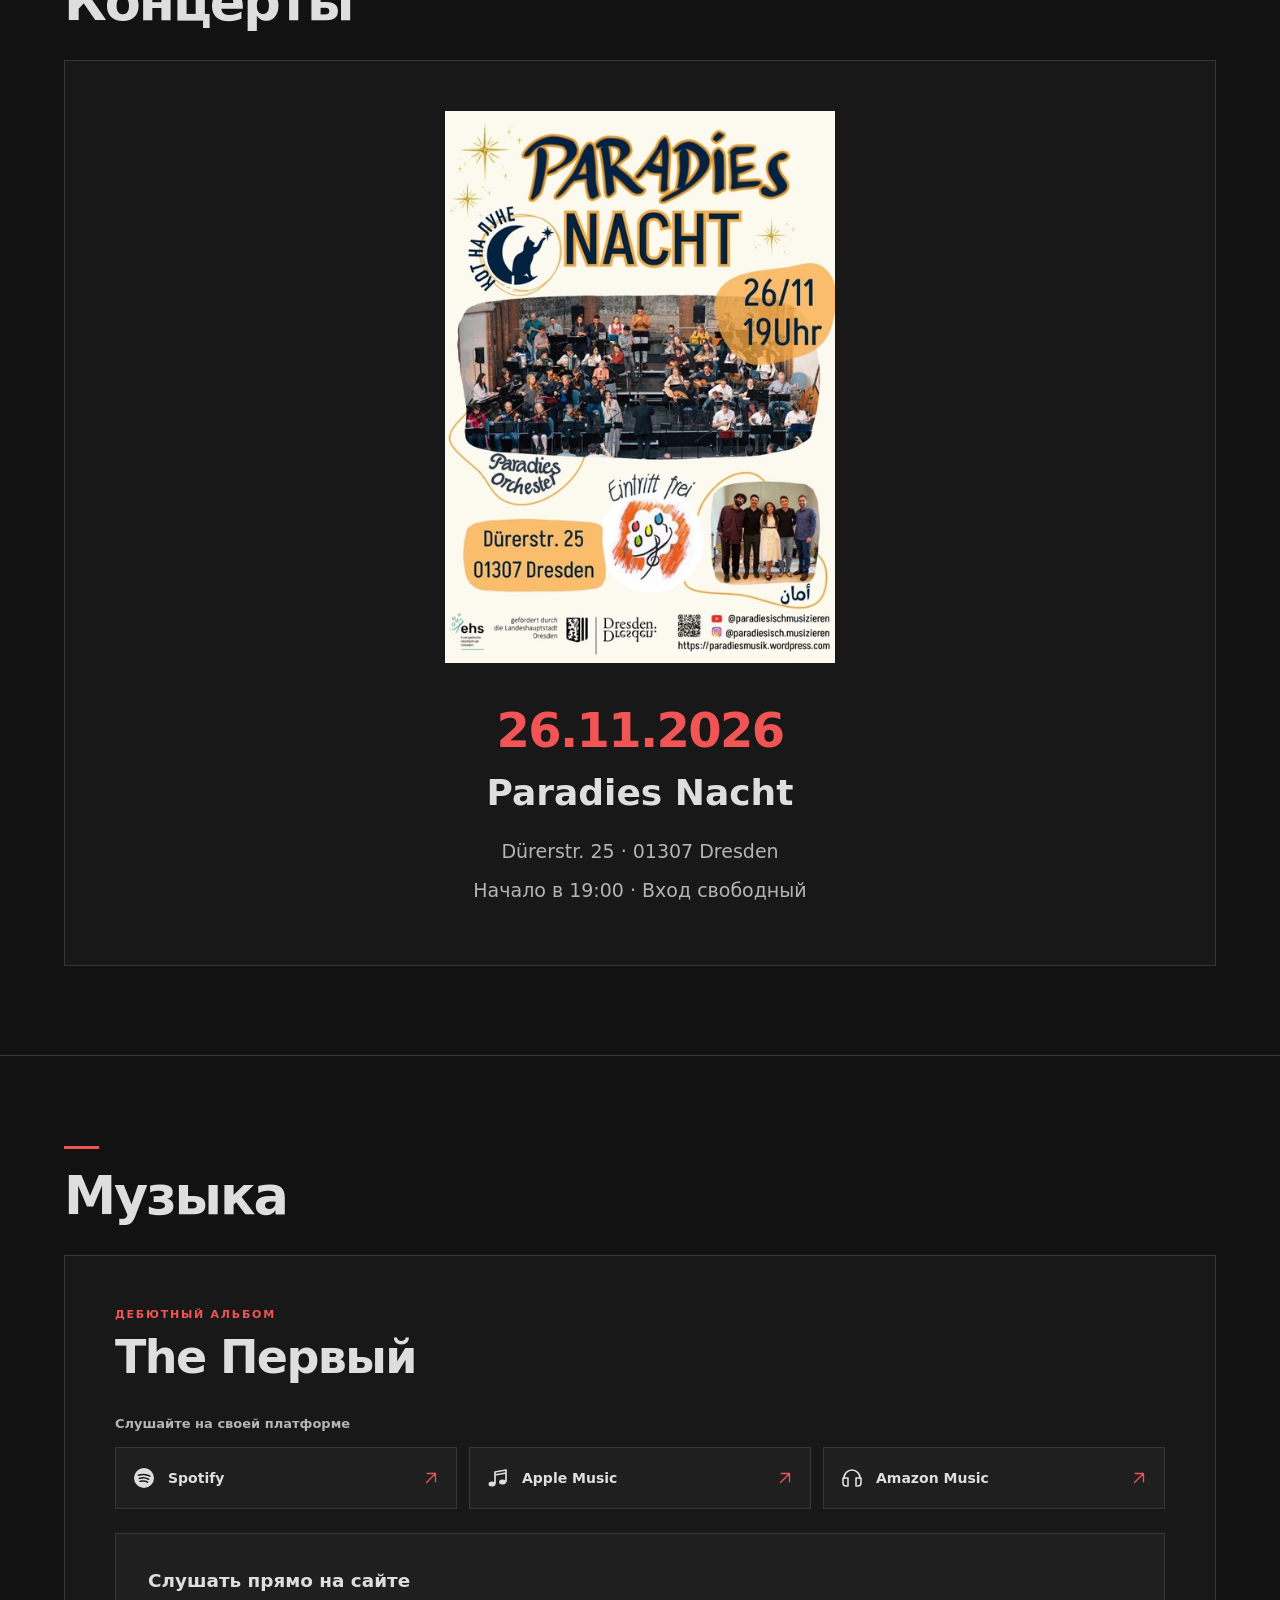
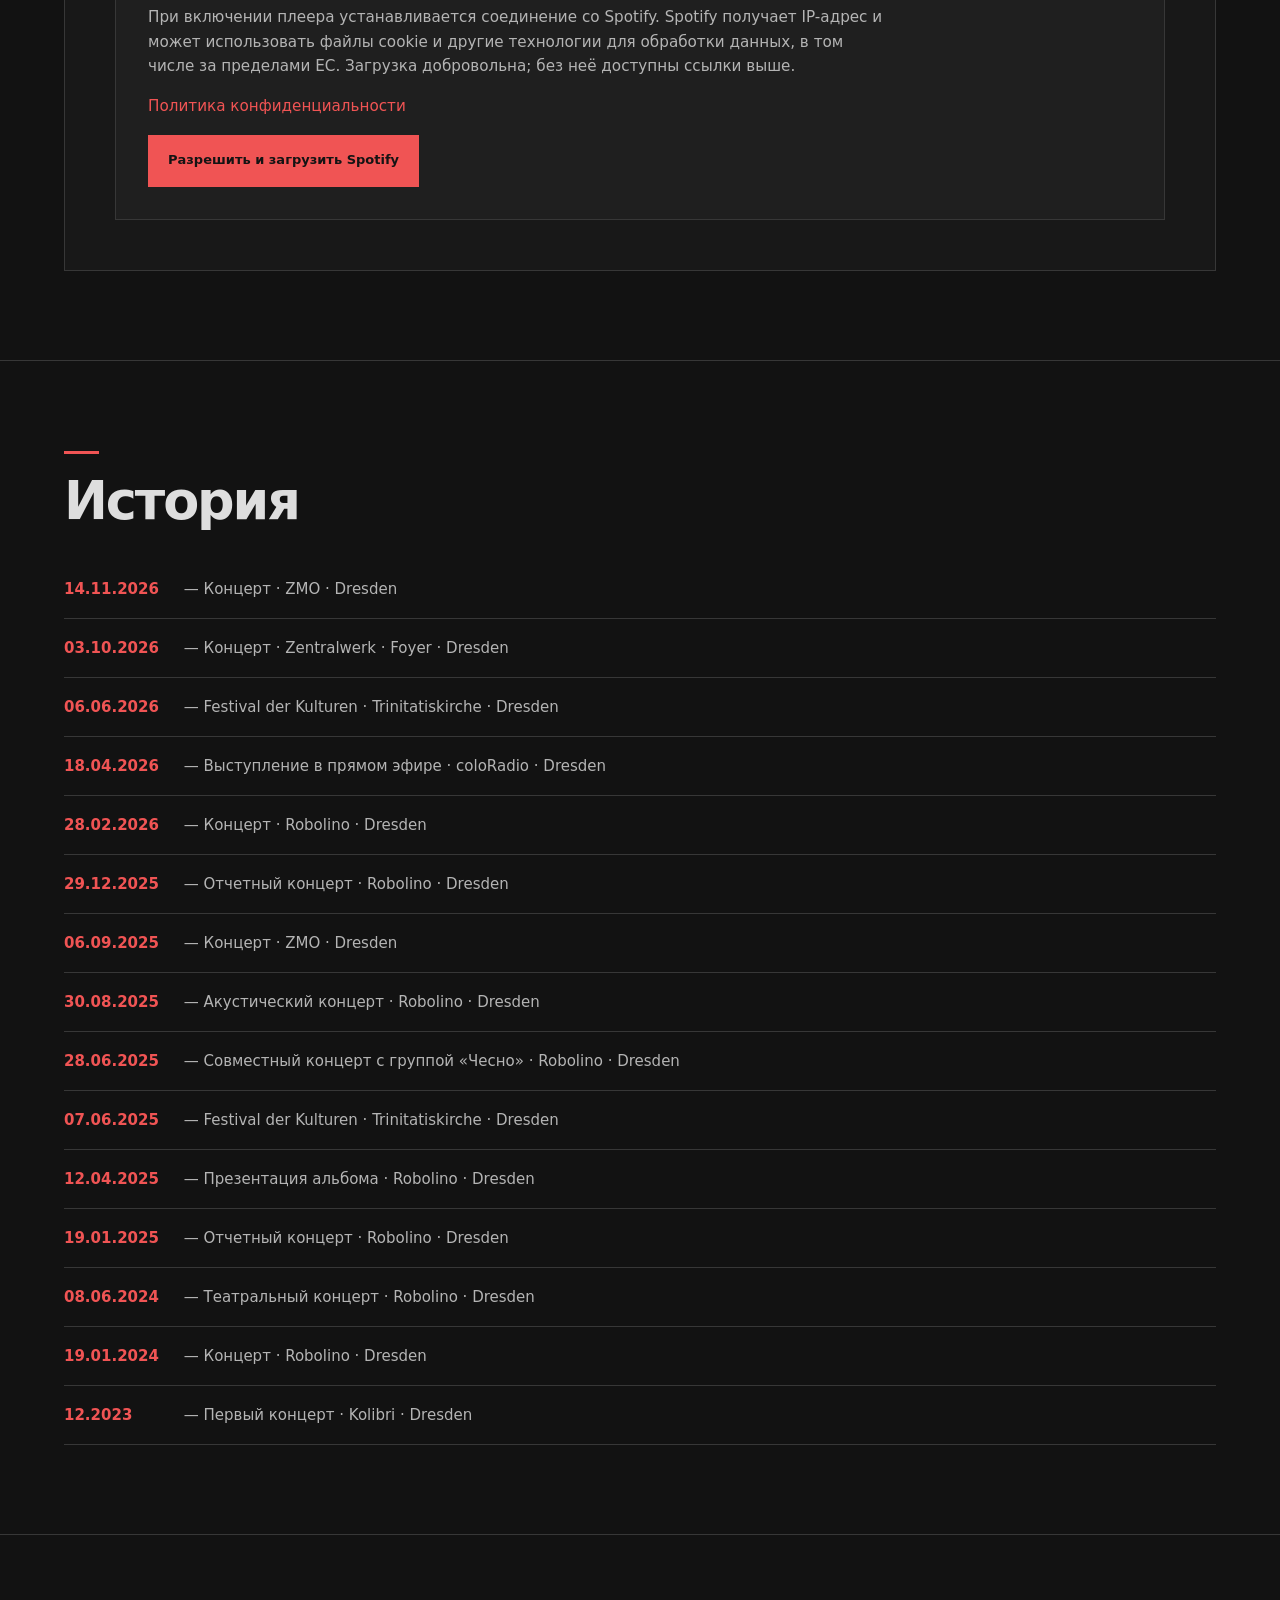
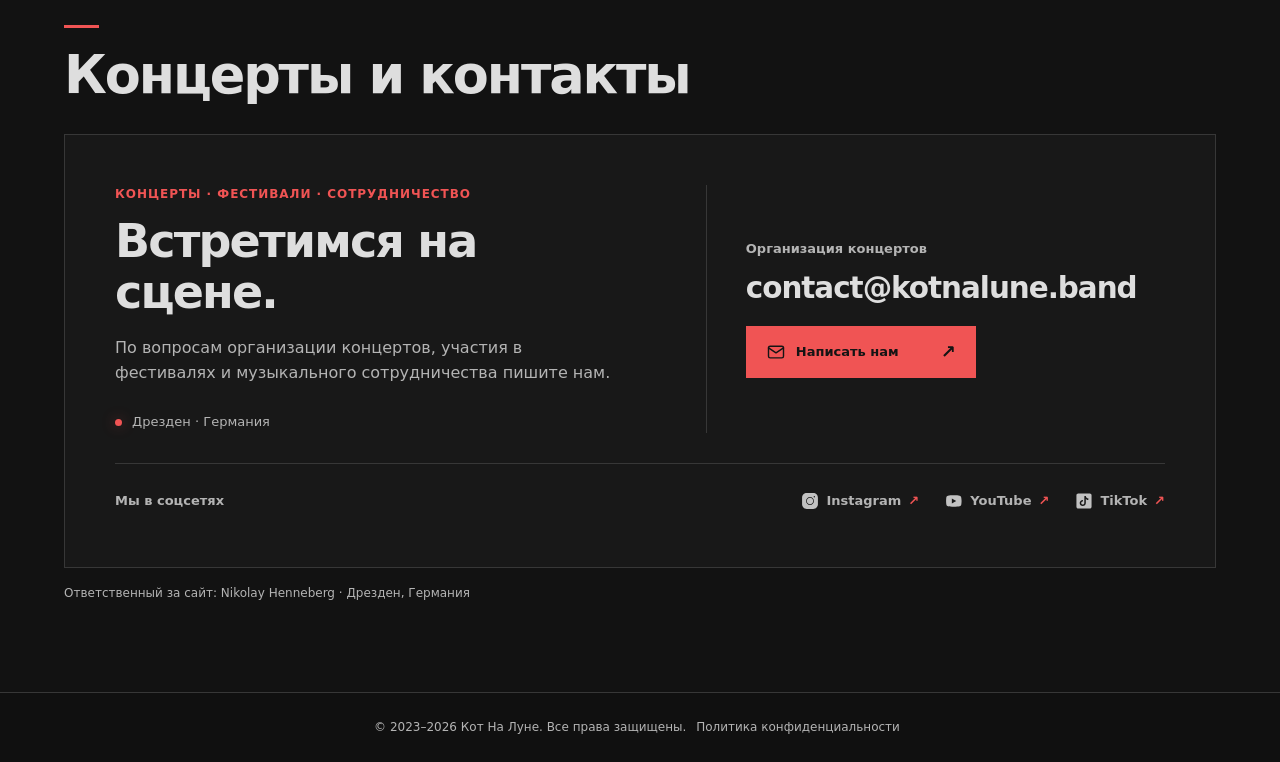
==== commit bddf314d: "Optimize website performance with WebP images and responsive image loading" ====
--- a/index_ru.html
+++ b/index_ru.html
@@ -99,7 +99,7 @@
         <div class="hero-topline"><span class="hero-location"><span class="signal-dot" aria-hidden="true"></span>ДРЕЗДЕН · РОК-ГРУППА</span><span class="hero-edition">KOTNALUNE.BAND</span></div>
         <div class="hero-brand">
             <h1 class="sr-only">Кот На Луне · Kot Na Lune</h1>
-            <img src="hero-logo.png" alt="" width="2048" height="1250" fetchpriority="high">
+            <img src="hero-logo.webp" alt="" width="2048" height="1250" fetchpriority="high">
         </div>
         <div class="hero-bottom">
             <p class="hero-tagline">Рок, который<br>задевает душу.</p>
@@ -157,7 +157,10 @@
            target="_blank"
            rel="noopener noreferrer"
            class="concert-poster-link">
-            <img src="concert-2026-11-26.jpg"
+            <img src="concert-2026-11-26-780.webp"
+                 srcset="concert-2026-11-26-480.webp 480w, concert-2026-11-26-780.webp 780w"
+                 sizes="(max-width: 480px) calc(100vw - 78px), 390px"
+                 width="780" height="1103"
                  alt="Кот На Луне — Paradies Nacht, 26 ноября 2026 в Дрездене"
                  class="concert-poster" loading="lazy" decoding="async">
         </a>
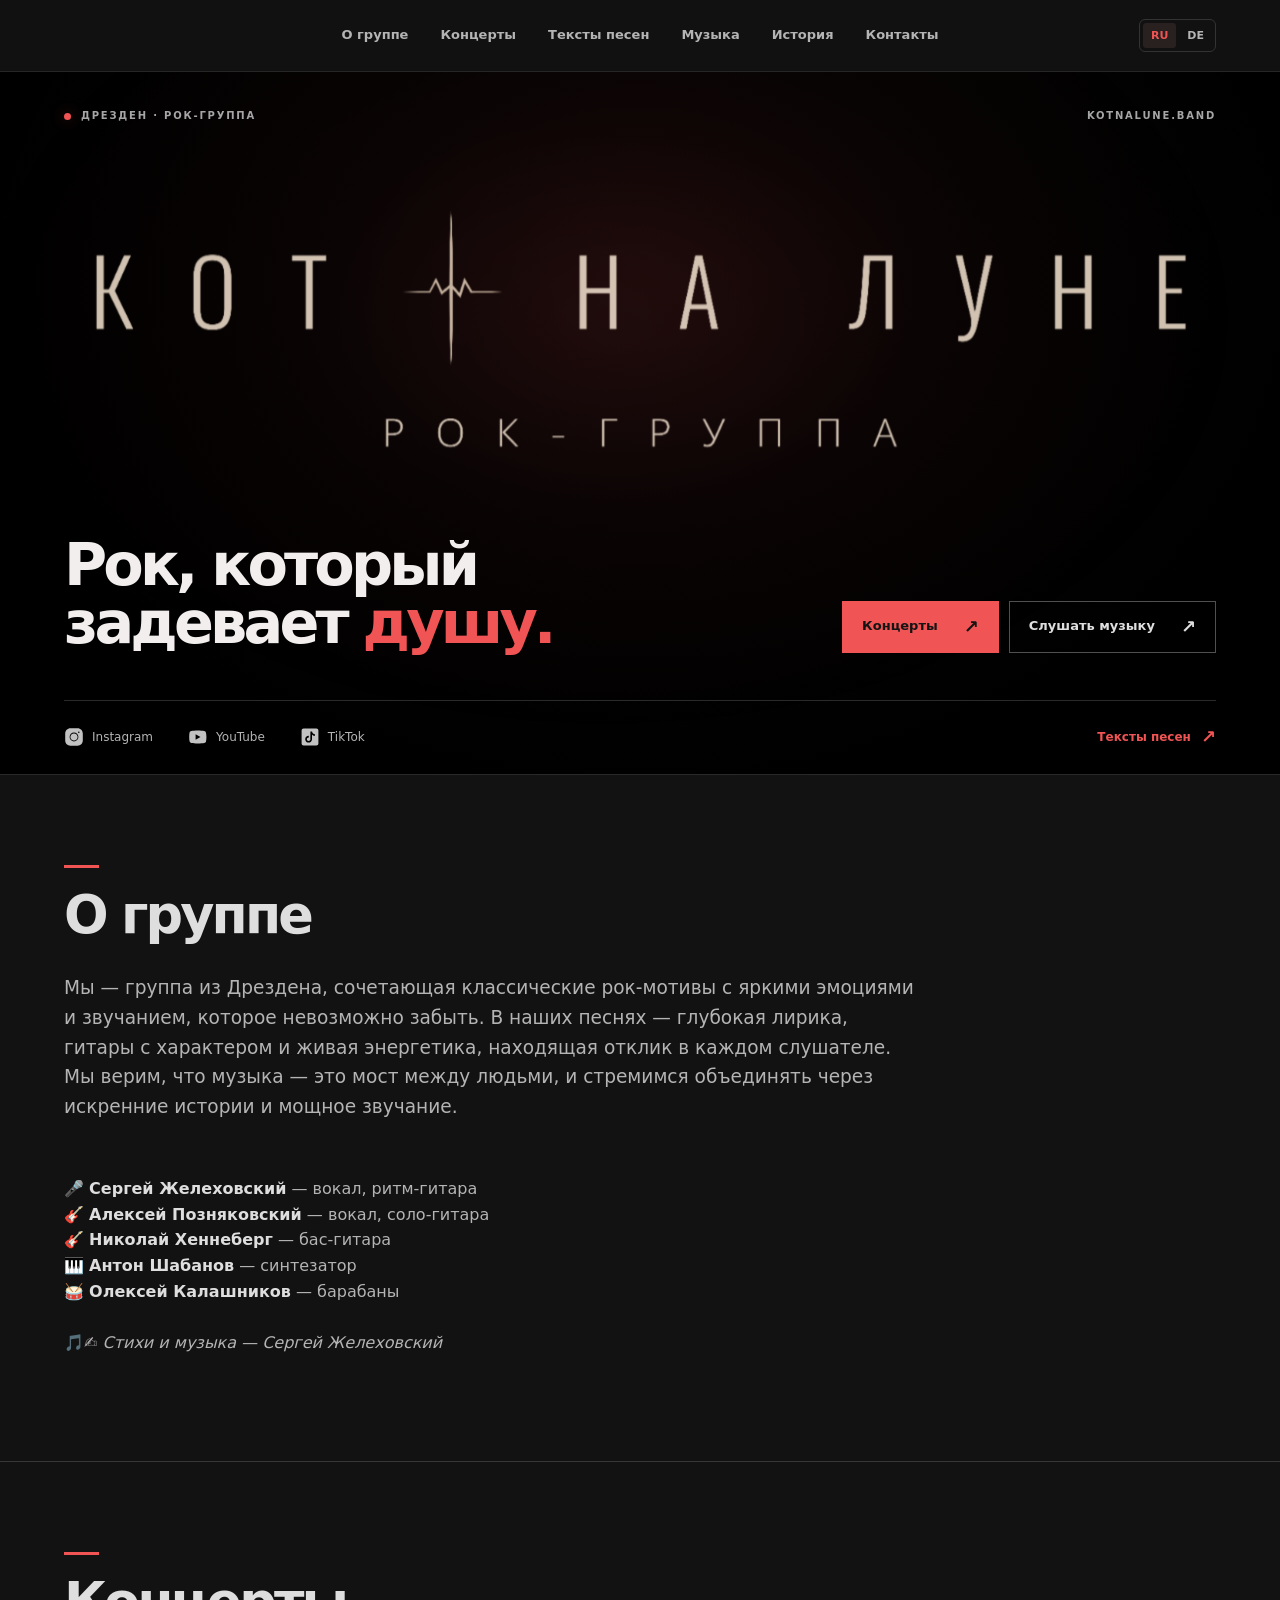
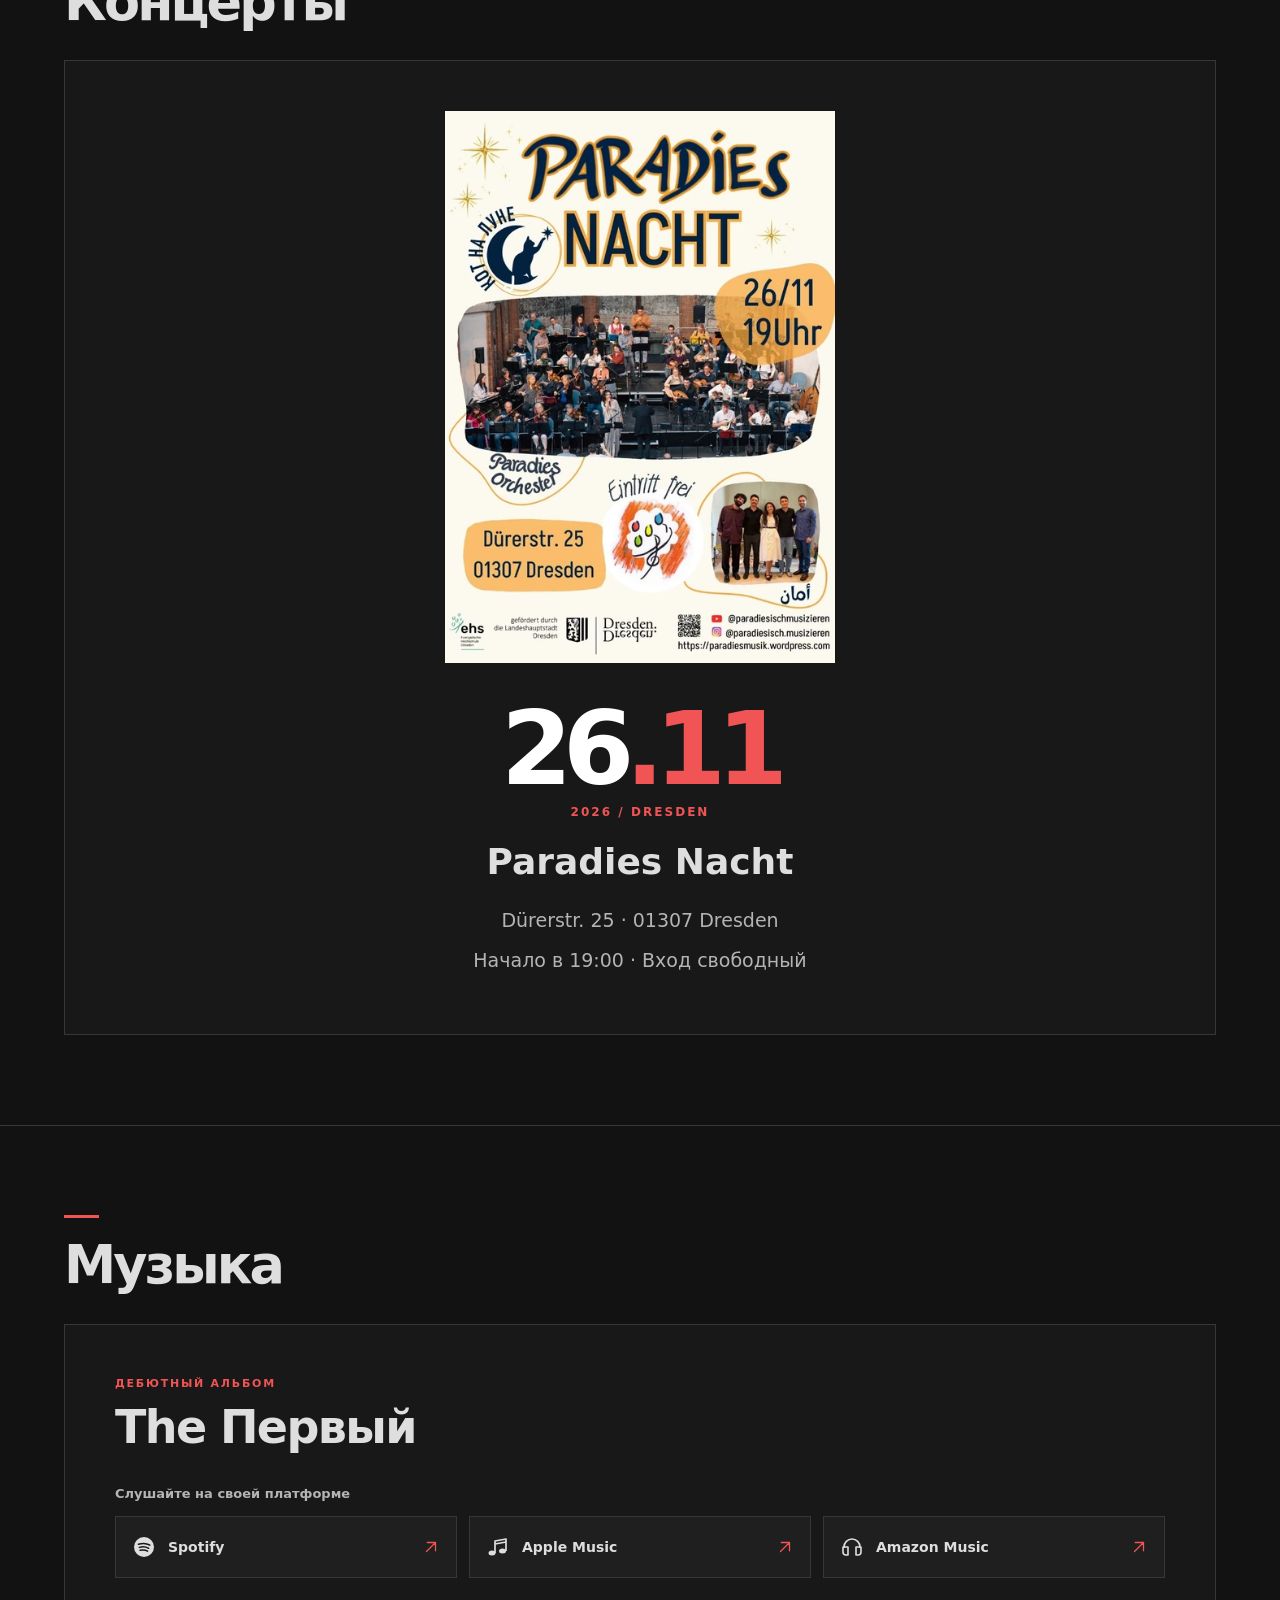
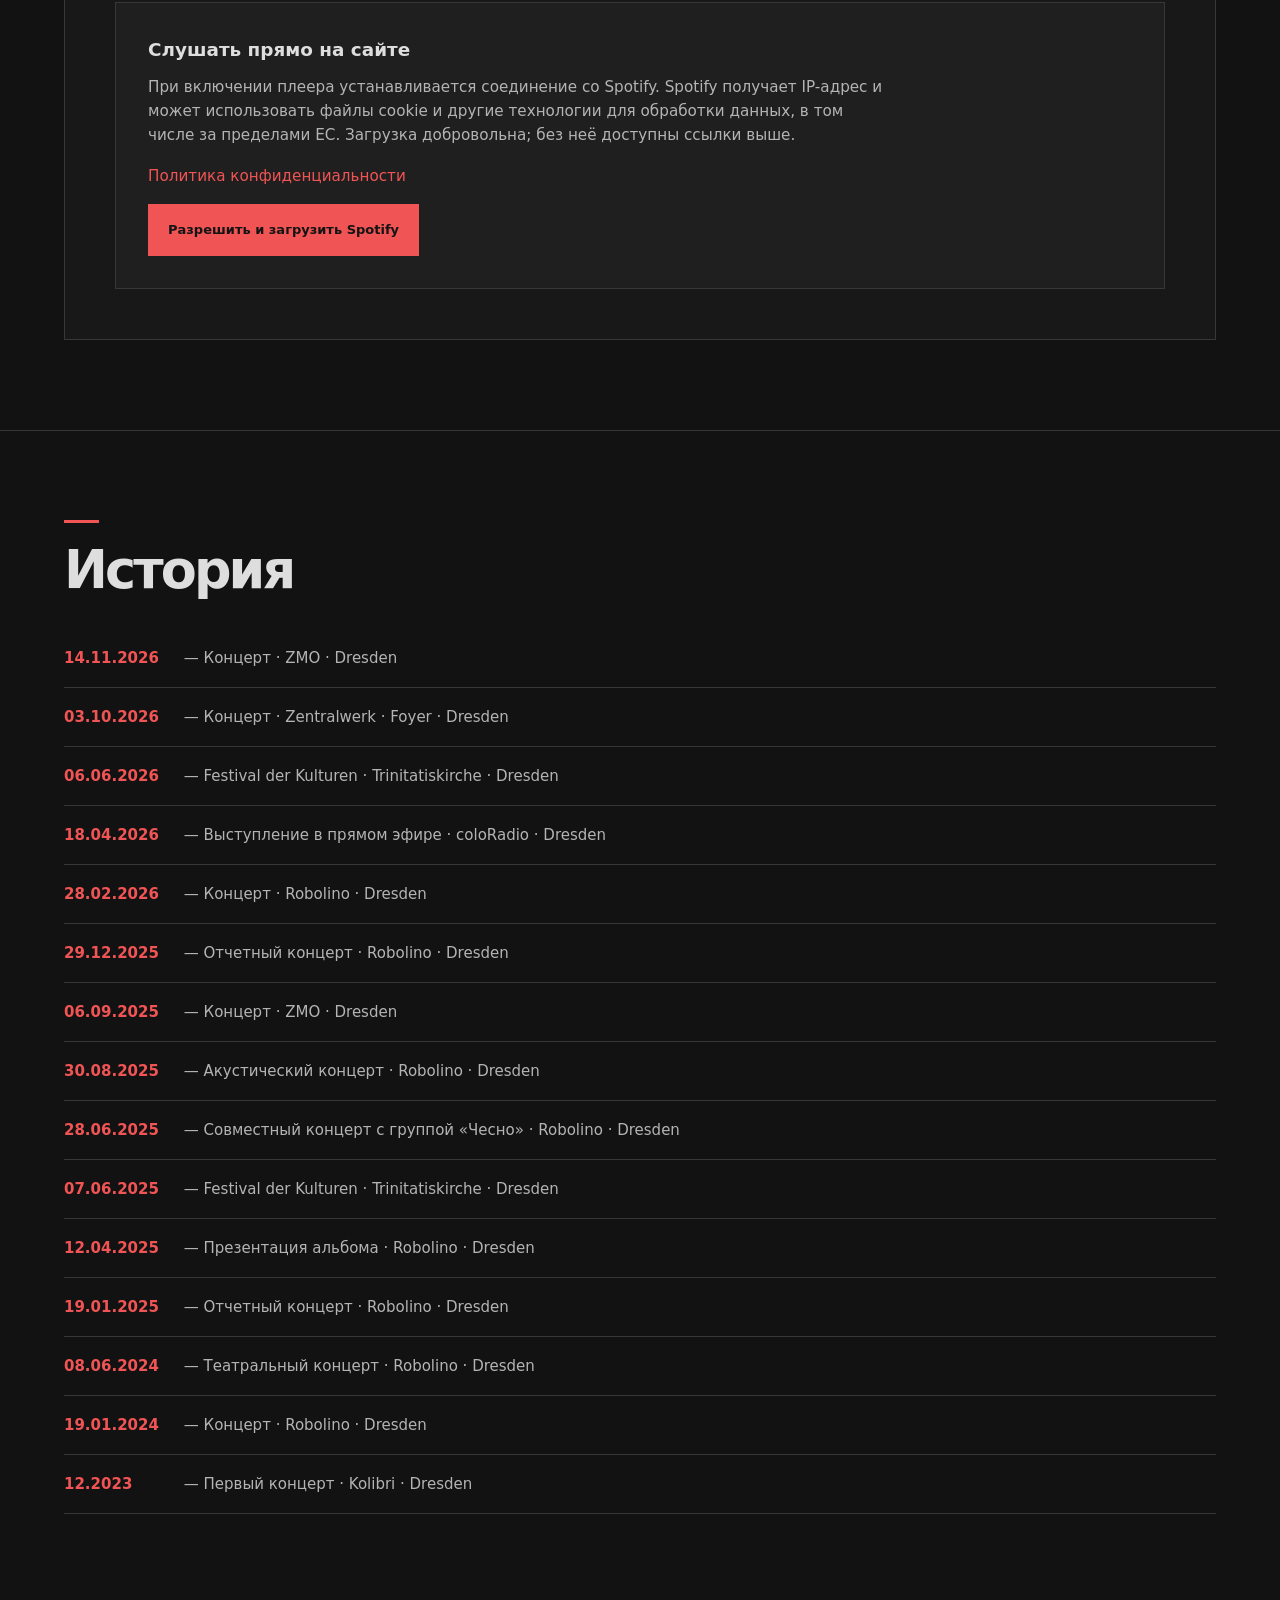
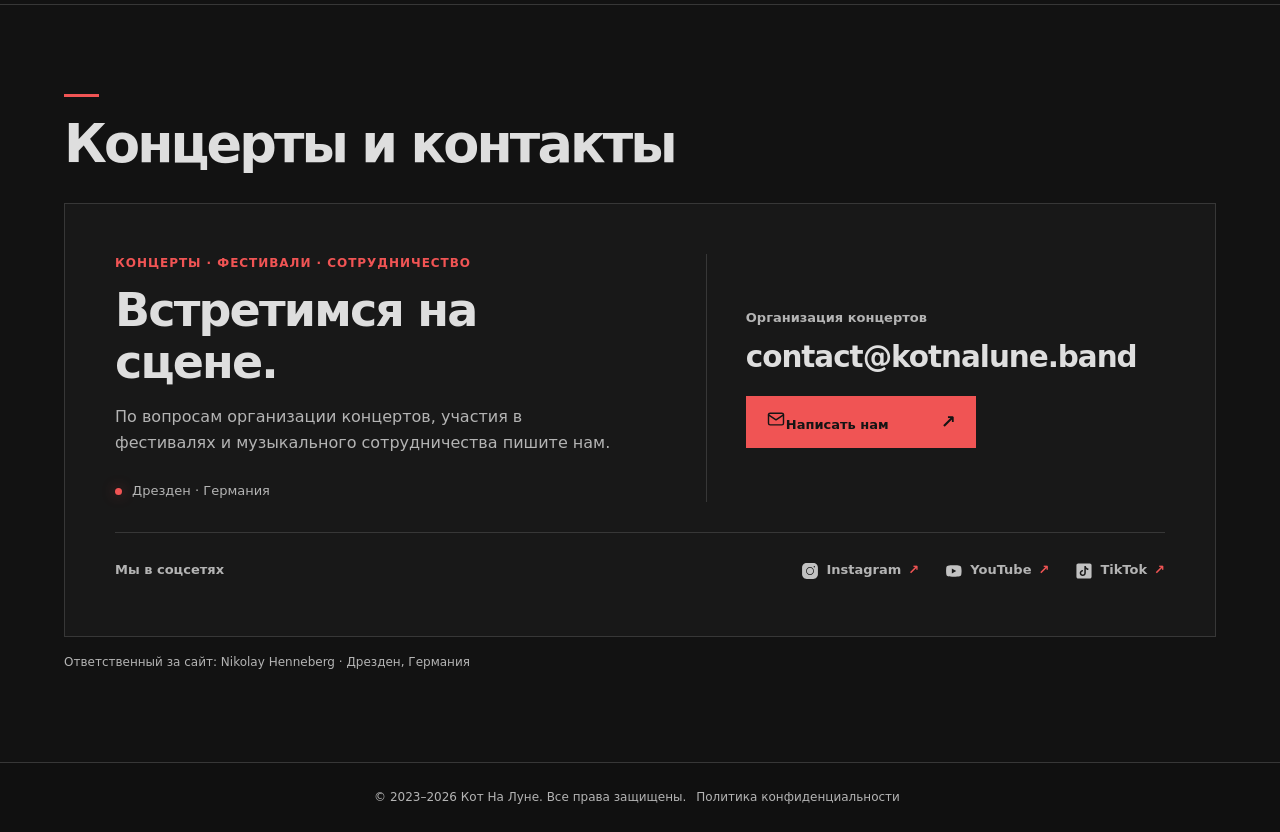
==== commit cee9474e: "Enhance rock typography and concert date styling" ====
--- a/index_ru.html
+++ b/index_ru.html
@@ -102,7 +102,7 @@
             <img src="hero-logo.webp" alt="" width="2048" height="1250" fetchpriority="high">
         </div>
         <div class="hero-bottom">
-            <p class="hero-tagline">Рок, который<br>задевает душу.</p>
+            <p class="hero-tagline">Рок, который<br>задевает <span class="display-accent">душу.</span></p>
             <div class="hero-actions">
                 <a class="hero-button hero-button-primary" href="#concert">Концерты<span aria-hidden="true">↗</span></a>
                 <a class="hero-button" href="#music">Слушать музыку<span aria-hidden="true">↗</span></a>
@@ -166,7 +166,7 @@
         </a>
 
         <div class="concert-info">
-            <p class="concert-date"><strong>26.11.2026</strong></p>
+            <p class="concert-date"><time datetime="2026-11-26"><span class="date-main">26<span class="date-accent">.11</span></span> <span class="date-year">2026 / DRESDEN</span></time></p>
 
             <p>Paradies Nacht</p>
 
--- a/styles.css
+++ b/styles.css
@@ -247,3 +247,116 @@
     .booking-social { flex-direction: column; align-items: flex-start; gap: 8px; }
     .booking-cta { width: 100%; }
 }
+
+
+/* HERO / Stage light — CSS-only motion, scoped to the home pages.
+   The logo stays still. Ambient light and pulse settle in under five seconds. */
+@media (prefers-reduced-motion: no-preference) {
+    .home-page .hero {
+        isolation: isolate;
+        overflow: hidden;
+    }
+    .home-page .hero::before {
+        content: "";
+        position: absolute;
+        inset: -12%;
+        pointer-events: none;
+        z-index: -1;
+        background: radial-gradient(ellipse at 48% 38%, rgba(240, 84, 84, .19) 0%, rgba(143, 21, 21, .09) 26%, transparent 58%);
+        opacity: .30;
+        animation: knl-stage-light 4.8s ease-in-out both;
+    }
+    /* A precisely clipped copy of the existing artwork lights up only its pulse. */
+    .home-page .hero-brand::after {
+        content: "";
+        position: absolute;
+        pointer-events: none;
+        left: 50%;
+        top: 50%;
+        width: 137%;
+        aspect-ratio: 2048 / 1250;
+        transform: translate(-50%, -50%);
+        background: url("hero-logo.webp") center / 100% 100% no-repeat;
+        clip-path: inset(35% 57% 44% 34%);
+        filter: brightness(1.65) sepia(1) saturate(4) hue-rotate(320deg);
+        mix-blend-mode: screen;
+        opacity: 0;
+        animation: knl-logo-pulse 4.8s ease-in-out both;
+    }
+    .home-page .hero .signal-dot {
+        animation: knl-signal-pulse 4.8s ease-in-out both;
+    }
+    .home-page .hero-topline { animation: knl-hero-enter .65s ease-out both; }
+    .home-page .hero-bottom { animation: knl-hero-enter .8s .12s ease-out both; }
+    .home-page .hero-footerline { animation: knl-hero-enter .8s .24s ease-out both; }
+    .home-page .hero-button span, .home-page .hero-lyrics span {
+        display: inline-block;
+        transition: transform .22s ease;
+    }
+    .home-page .hero-button:focus-visible span, .home-page .hero-lyrics:focus-visible span {
+        transform: translate(2px, -2px);
+    }
+    @media (hover: hover) and (pointer: fine) {
+        .home-page .hero-button:hover span, .home-page .hero-lyrics:hover span {
+            transform: translate(2px, -2px);
+        }
+    }
+    @media (max-width: 560px) {
+        .home-page .hero-brand::after { width: 138%; }
+    }
+    @keyframes knl-stage-light {
+        0% { opacity: .18; transform: translate(-3%, -2%) scale(.96); }
+        42% { opacity: .83; transform: translate(3%, 2%) scale(1.04); }
+        70% { opacity: .58; transform: translate(1%, 0) scale(1.01); }
+        100% { opacity: .30; transform: none; }
+    }
+    @keyframes knl-logo-pulse {
+        0%, 17%, 46%, 60%, 100% { opacity: 0; }
+        28%, 72% { opacity: .70; }
+        35%, 79% { opacity: .36; }
+    }
+    @keyframes knl-signal-pulse {
+        0%, 17%, 46%, 60%, 100% { transform: scale(1); opacity: 1; }
+        28%, 72% { transform: scale(1.32); opacity: .82; }
+    }
+    @keyframes knl-hero-enter {
+        from { opacity: .72; transform: translateY(8px); }
+        to { opacity: 1; transform: none; }
+    }
+}
+
+/* Display typography from STAGE 02 — current layout stays unchanged. */
+.home-page .hero-tagline {
+    font-size: clamp(32px, 4.6vw, 66px);
+    font-weight: 800;
+    line-height: .99;
+    letter-spacing: -.065em;
+    color: #f2eeee;
+}
+.home-page .hero-tagline .display-accent { color: var(--rock-accent); }
+.home-page .section h2 { font-weight: 800; letter-spacing: -.055em; }
+.concert-info .concert-date {
+    margin: 9px 0 0;
+    font-size: clamp(64px, 8vw, 112px);
+    font-weight: 800;
+    line-height: .88;
+    letter-spacing: -.09em;
+    color: #fff;
+    font-variant-numeric: lining-nums;
+}
+.concert-date time { display: inline-block; max-width: 100%; }
+.concert-date .date-main { display: block; white-space: nowrap; }
+.concert-date .date-accent { color: var(--rock-accent); }
+.concert-date .date-year {
+    display: block;
+    margin-top: 10px;
+    font-size: 12px;
+    font-weight: 700;
+    line-height: 1.4;
+    letter-spacing: .17em;
+    color: var(--rock-accent);
+}
+@media (max-width: 560px) {
+    .home-page .hero-tagline { font-size: clamp(28px, 8.1vw, 45px); }
+    .concert-info .concert-date { font-size: clamp(56px, 15vw, 84px); }
+}
